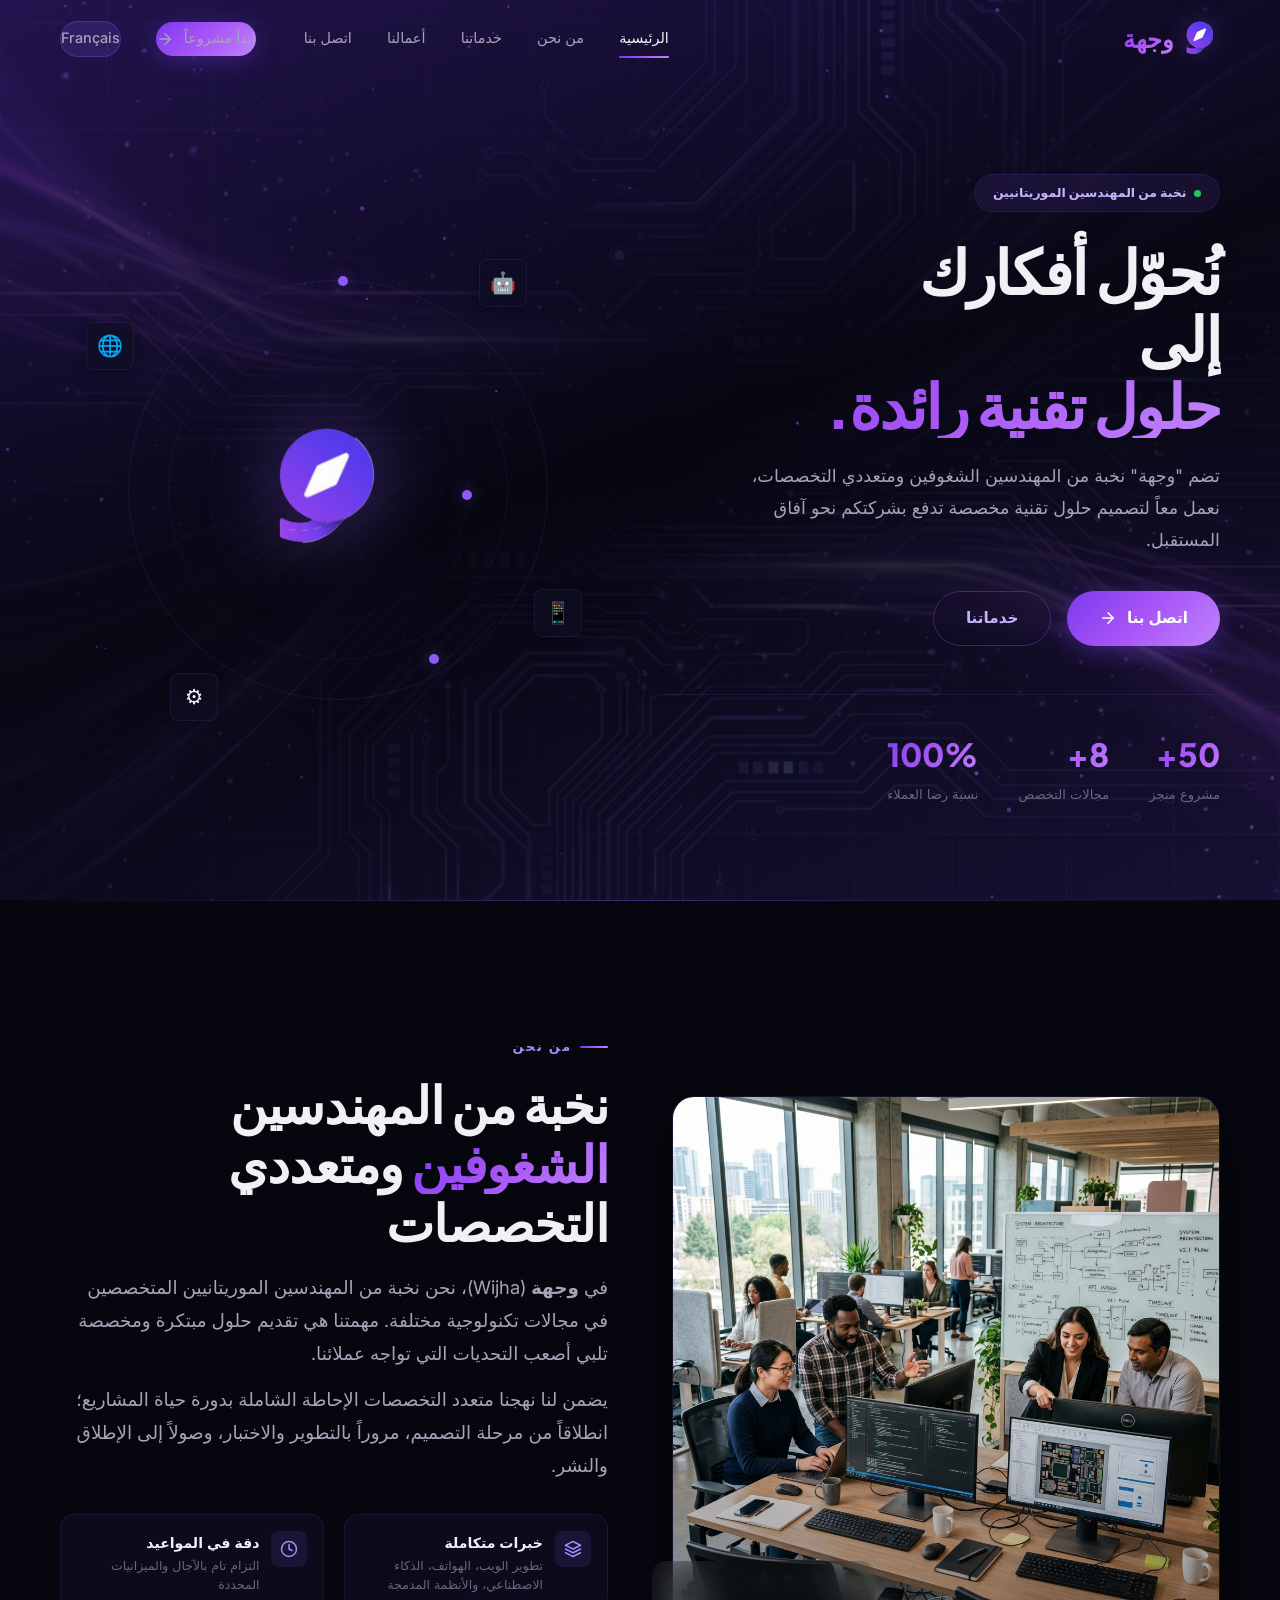
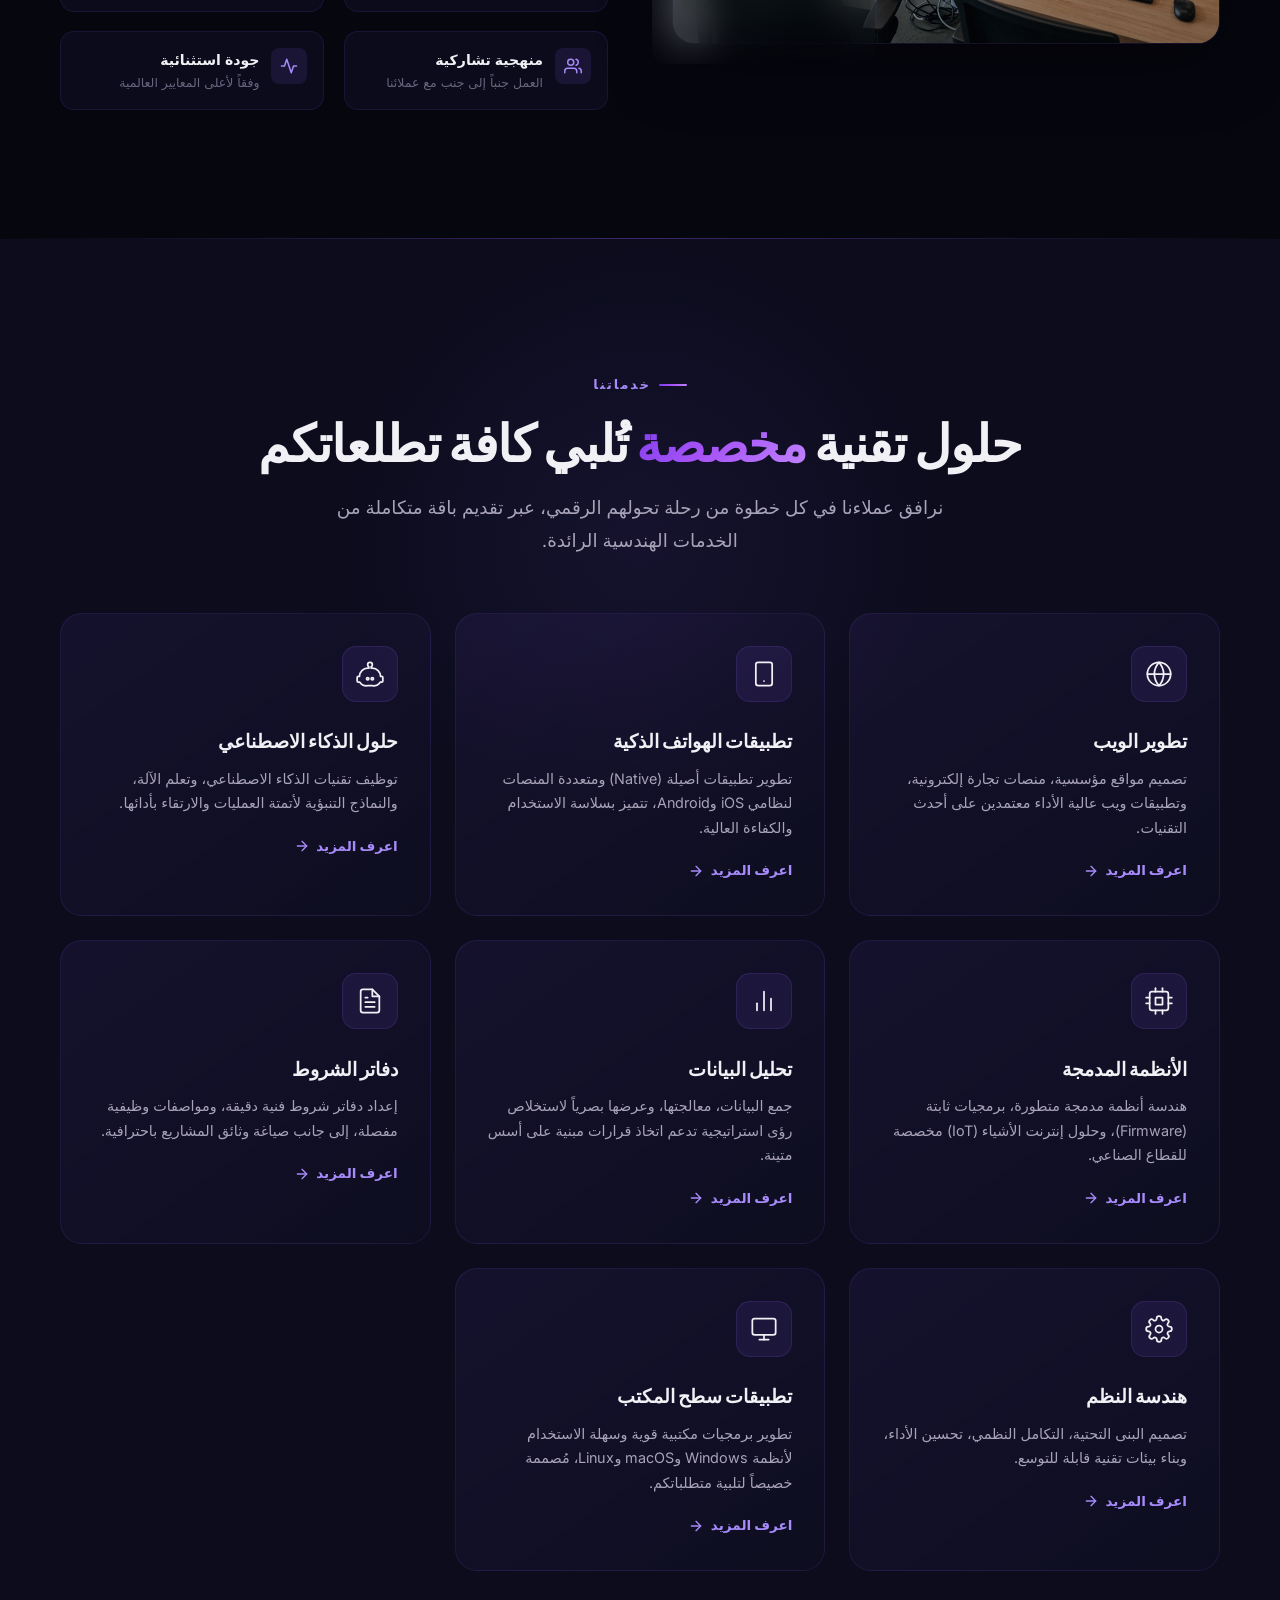
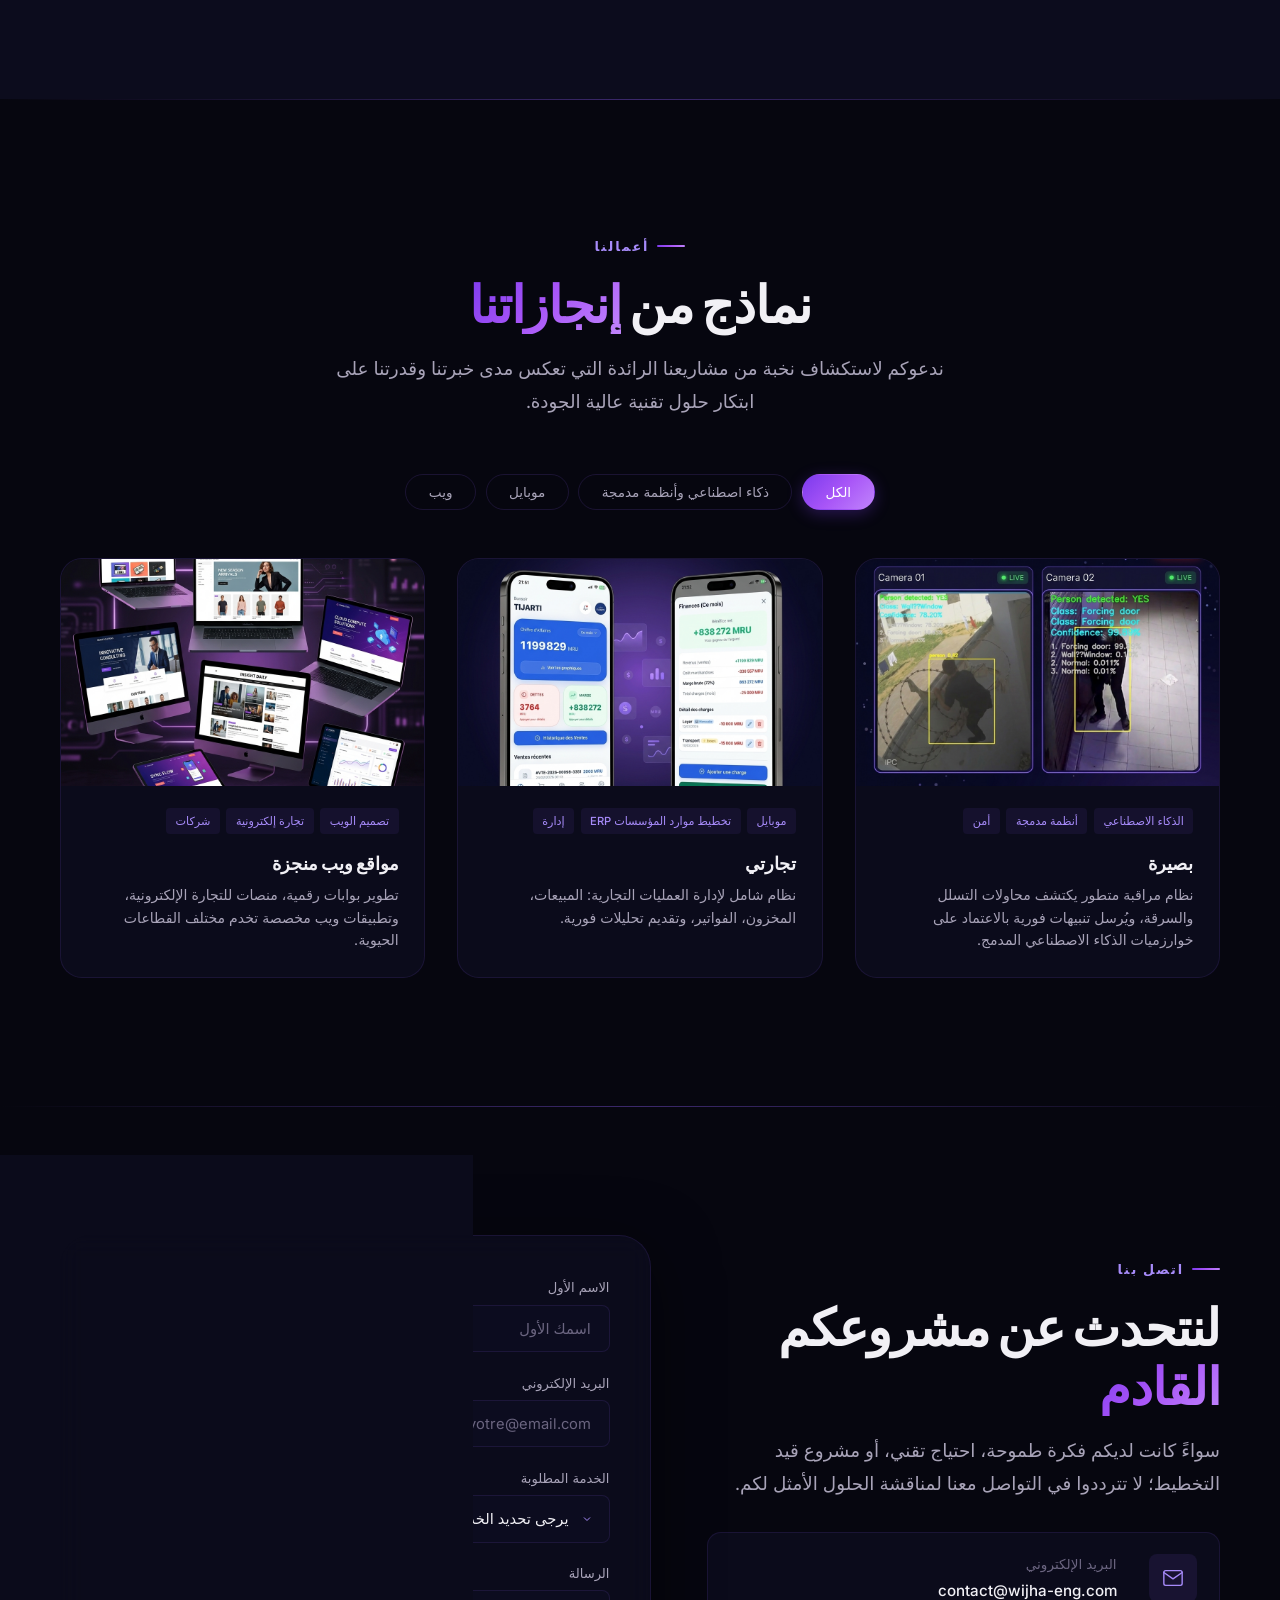
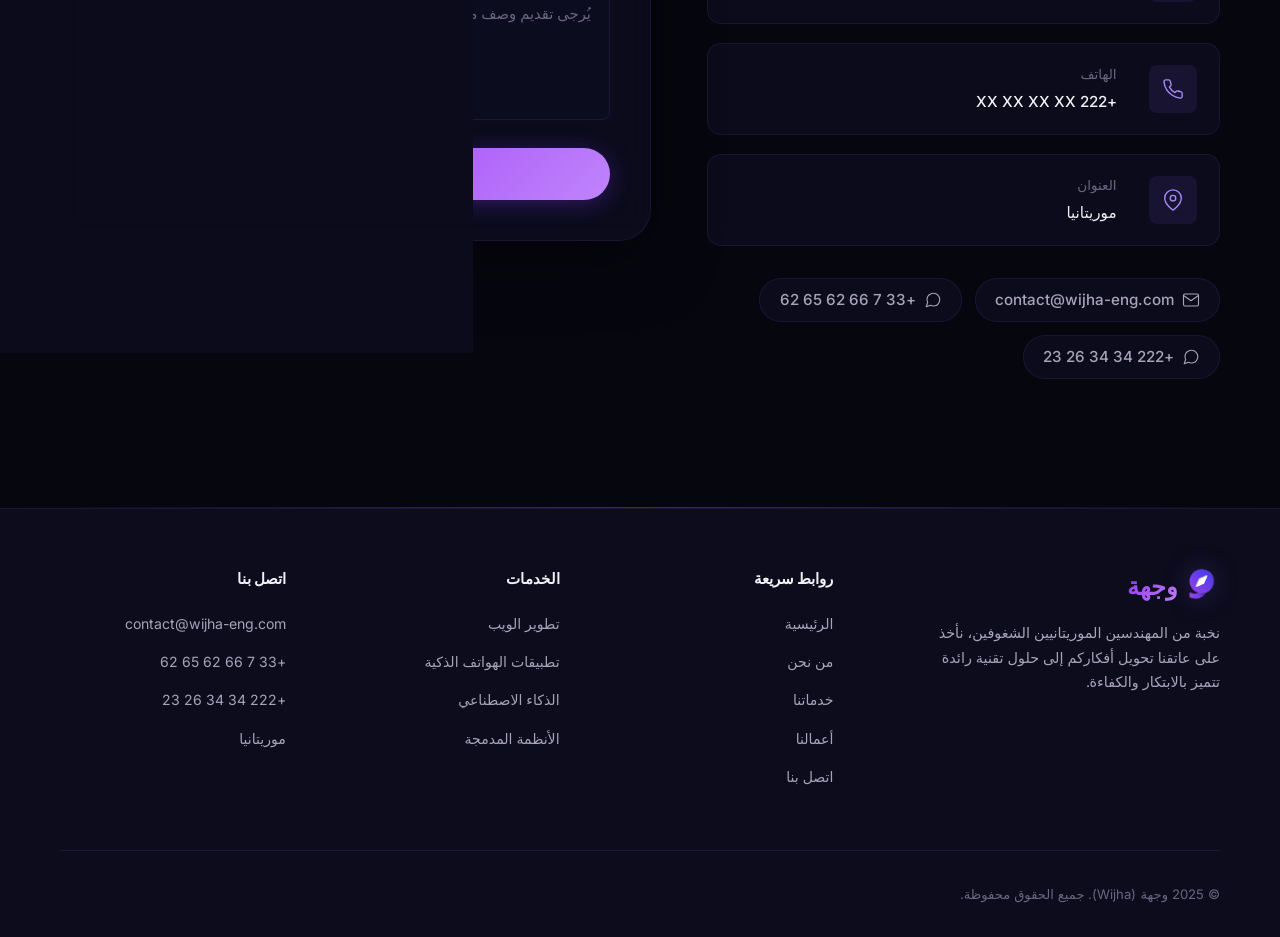
==== index-ar.html @ 6654d660 "Update contact socials, footer numbers, and configure Web3Forms" ====
<!DOCTYPE html>
<html lang="ar" dir="rtl">
<head>
  <meta charset="UTF-8" />
  <meta name="viewport" content="width=device-width, initial-scale=1.0" />
  <title>وجهة — هندسة وحلول رقمية</title>
  <meta name="description" content="وجهة هي نخبة من المهندسين الموريتانيين تقدم خدمات تطوير الويب، تطبيقات الهاتف المحمول، حلول الذكاء الاصطناعي، والأنظمة المدمجة." />
  <meta name="keywords" content="هندسة, تطوير الويب, تطبيق موبايل, الذكاء الاصطناعي, أنظمة مدمجة, وجهة, موريتانيا" />
  <meta name="author" content="Wijha" />
  <meta property="og:title" content="وجهة — هندسة وحلول رقمية" />
  <meta property="og:description" content="شريكك في الهندسة الرقمية. مواقع الويب، تطبيقات الهاتف، الذكاء الاصطناعي والمزيد." />
  <meta property="og:type" content="website" />
  <link rel="icon" href="assets/logo-clean.png" type="image/png" />
  <link rel="stylesheet" href="styles.css" />
</head>
<body>

  <!-- ========== LOADER ========== -->
  <div class="loader" id="loader">
    <img src="assets/logo-clean.png" alt="Wijha" class="loader-logo" />
    <div class="loader-bar"></div>
  </div>

  <!-- ========== CURSOR GLOW ========== -->
  <div class="cursor-glow" id="cursorGlow"></div>

  <!-- ========== NAVBAR ========== -->
  <nav class="navbar" id="navbar">
    <div class="container">
      <a href="#accueil" class="nav-brand" id="nav-brand">
        <img src="assets/logo-clean.png" alt="Wijha Logo" />
        <span>وجهة</span>
      </a>

      <div class="nav-links" id="navLinks">
        <a href="#accueil" class="active" data-nav>الرئيسية</a>
        <a href="#apropos" data-nav>من نحن</a>
        <a href="#services" data-nav>خدماتنا</a>
        <a href="#portfolio" data-nav>أعمالنا</a>
        <a href="#contact" data-nav>اتصل بنا</a>
        <a href="#contact" class="btn btn-primary nav-cta" id="nav-cta-btn">
          ابدأ مشروعاً
          <svg xmlns="http://www.w3.org/2000/svg" viewBox="0 0 24 24" fill="none" stroke="currentColor" stroke-width="2" stroke-linecap="round" stroke-linejoin="round"><path d="M19 12H5"/><path d="m12 5-7 7 7 7"/></svg>
        </a>
        <a href="index.html" class="lang-switch">Français</a>
      </div>

      <button class="nav-toggle" id="navToggle" aria-label="Menu">
        <span></span><span></span><span></span>
      </button>
    </div>
  </nav>

  <!-- ========== HERO ========== -->
  <section class="hero" id="accueil">
    <div class="hero-bg">
      <img src="assets/hero-bg.png" alt="" />
    </div>
    <canvas id="particles-canvas"></canvas>

    <div class="container">
      <div class="hero-content">
        <div class="hero-badge">
          <span class="dot"></span>
          نخبة من المهندسين الموريتانيين
        </div>

        <h1>
          <span class="line">نُحوّل أفكارك</span>
          <span class="line">إلى</span>
          <span class="line gradient-text">حلول تقنية رائدة.</span>
        </h1>

        <p class="hero-desc">
          تضم "وجهة" نخبة من المهندسين الشغوفين ومتعددي التخصصات، نعمل معاً لتصميم حلول تقنية مخصصة تدفع بشركتكم نحو آفاق المستقبل.
        </p>

        <div class="hero-buttons">
          <a href="#contact" class="btn btn-primary" id="hero-cta-btn">
            اتصل بنا
            <svg xmlns="http://www.w3.org/2000/svg" viewBox="0 0 24 24" fill="none" stroke="currentColor" stroke-width="2" stroke-linecap="round" stroke-linejoin="round"><path d="M19 12H5"/><path d="m12 5-7 7 7 7"/></svg>
          </a>
          <a href="#services" class="btn btn-outline" id="hero-services-btn">
            خدماتنا
          </a>
        </div>

        <div class="hero-stats">
          <div class="stat-item">
            <div class="stat-number" data-count="50">+0</div>
            <div class="stat-text">مشروع منجز</div>
          </div>
          <div class="stat-item">
            <div class="stat-number" data-count="8">+0</div>
            <div class="stat-text">مجالات التخصص</div>
          </div>
          <div class="stat-item">
            <div class="stat-number" data-count="100">%0</div>
            <div class="stat-text">نسبة رضا العملاء</div>
          </div>
        </div>
      </div>

      <div class="hero-visual">
        <div class="hero-orbit">
          <div class="orbit-ring"><div class="orbit-dot"></div></div>
          <div class="orbit-ring"><div class="orbit-dot"></div></div>
          <div class="orbit-ring"><div class="orbit-dot"></div></div>
          <div class="orbit-center">
            <img src="assets/logo-clean.png" alt="Wijha" />
          </div>
          <!-- Floating icons -->
          <div class="orbit-icon">🌐</div>
          <div class="orbit-icon">🤖</div>
          <div class="orbit-icon">📱</div>
          <div class="orbit-icon">⚙️</div>
        </div>
      </div>
    </div>
  </section>

  <hr class="glow-line" />

  <!-- ========== ABOUT ========== -->
  <section class="about" id="apropos">
    <div class="container">
      <div class="about-image-wrapper reveal-left">
        <div class="about-image">
          <img src="assets/team.png" alt="فريق وجهة" />
        </div>
        <div class="about-floating-card">
          <div class="afc-icon">🚀</div>
          <div class="afc-text">
            <strong>+5 سنوات</strong>
            <span>من الخبرة المشتركة</span>
          </div>
        </div>
      </div>

      <div class="about-content reveal-right">
        <span class="section-label">من نحن</span>
        <h2 class="section-title">
          نخبة من المهندسين <span class="highlight">الشغوفين</span> ومتعددي التخصصات
        </h2>
        <p class="section-subtitle">
          في <strong>وجهة</strong> (Wijha)، نحن نخبة من المهندسين الموريتانيين المتخصصين في مجالات تكنولوجية مختلفة. مهمتنا هي تقديم حلول مبتكرة ومخصصة تلبي أصعب التحديات التي تواجه عملائنا.
        </p>
        <p class="section-subtitle" style="margin-top:.8rem;">
          يضمن لنا نهجنا متعدد التخصصات الإحاطة الشاملة بدورة حياة المشاريع؛ انطلاقاً من مرحلة التصميم، مروراً بالتطوير والاختبار، وصولاً إلى الإطلاق والنشر.
        </p>

        <div class="about-features">
          <div class="about-feature reveal reveal-delay-1">
            <div class="af-icon">
              <svg xmlns="http://www.w3.org/2000/svg" width="18" height="18" viewBox="0 0 24 24" fill="none" stroke="currentColor" stroke-width="2" stroke-linecap="round" stroke-linejoin="round"><path d="M12 2L2 7l10 5 10-5-10-5z"/><path d="M2 17l10 5 10-5"/><path d="M2 12l10 5 10-5"/></svg>
            </div>
            <div class="af-text">
              <h4>خبرات متكاملة</h4>
              <p>تطوير الويب، الهواتف، الذكاء الاصطناعي، والأنظمة المدمجة</p>
            </div>
          </div>
          <div class="about-feature reveal reveal-delay-2">
            <div class="af-icon">
              <svg xmlns="http://www.w3.org/2000/svg" width="18" height="18" viewBox="0 0 24 24" fill="none" stroke="currentColor" stroke-width="2" stroke-linecap="round" stroke-linejoin="round"><circle cx="12" cy="12" r="10"/><path d="M12 6v6l4 2"/></svg>
            </div>
            <div class="af-text">
              <h4>دقة في المواعيد</h4>
              <p>التزام تام بالآجال والميزانيات المحددة</p>
            </div>
          </div>
          <div class="about-feature reveal reveal-delay-3">
            <div class="af-icon">
              <svg xmlns="http://www.w3.org/2000/svg" width="18" height="18" viewBox="0 0 24 24" fill="none" stroke="currentColor" stroke-width="2" stroke-linecap="round" stroke-linejoin="round"><path d="M17 21v-2a4 4 0 0 0-4-4H5a4 4 0 0 0-4 4v2"/><circle cx="9" cy="7" r="4"/><path d="M23 21v-2a4 4 0 0 0-3-3.87"/><path d="M16 3.13a4 4 0 0 1 0 7.75"/></svg>
            </div>
            <div class="af-text">
              <h4>منهجية تشاركية</h4>
              <p>العمل جنباً إلى جنب مع عملائنا</p>
            </div>
          </div>
          <div class="about-feature reveal reveal-delay-4">
            <div class="af-icon">
              <svg xmlns="http://www.w3.org/2000/svg" width="18" height="18" viewBox="0 0 24 24" fill="none" stroke="currentColor" stroke-width="2" stroke-linecap="round" stroke-linejoin="round"><polyline points="22 12 18 12 15 21 9 3 6 12 2 12"/></svg>
            </div>
            <div class="af-text">
              <h4>جودة استثنائية</h4>
              <p>وفقاً لأعلى المعايير العالمية</p>
            </div>
          </div>
        </div>
      </div>
    </div>
  </section>

  <hr class="glow-line" />

  <!-- ========== SERVICES ========== -->
  <section class="services" id="services">
    <div class="container">
      <div class="services-header reveal">
        <span class="section-label">خدماتنا</span>
        <h2 class="section-title">حلول تقنية <span class="highlight">مخصصة</span> تُلبي كافة تطلعاتكم</h2>
        <p class="section-subtitle">
          نرافق عملاءنا في كل خطوة من رحلة تحولهم الرقمي، عبر تقديم باقة متكاملة من الخدمات الهندسية الرائدة.
        </p>
      </div>

      <div class="services-grid" id="servicesGrid">
        <div class="service-card reveal reveal-delay-1" id="service-web">
          <div class="service-icon">
            <svg xmlns="http://www.w3.org/2000/svg" width="28" height="28" viewBox="0 0 24 24" fill="none" stroke="currentColor" stroke-width="1.5" stroke-linecap="round" stroke-linejoin="round"><circle cx="12" cy="12" r="10"/><line x1="2" y1="12" x2="22" y2="12"/><path d="M12 2a15.3 15.3 0 0 1 4 10 15.3 15.3 0 0 1-4 10 15.3 15.3 0 0 1-4-10 15.3 15.3 0 0 1 4-10z"/></svg>
          </div>
          <h3>تطوير الويب</h3>
          <p>تصميم مواقع مؤسسية، منصات تجارة إلكترونية، وتطبيقات ويب عالية الأداء معتمدين على أحدث التقنيات.</p>
          <div class="service-arrow">
            اعرف المزيد
            <svg xmlns="http://www.w3.org/2000/svg" width="16" height="16" viewBox="0 0 24 24" fill="none" stroke="currentColor" stroke-width="2" stroke-linecap="round" stroke-linejoin="round"><path d="M19 12H5"/><path d="m12 5-7 7 7 7"/></svg>
          </div>
        </div>

        <div class="service-card reveal reveal-delay-2" id="service-app">
          <div class="service-icon">
            <svg xmlns="http://www.w3.org/2000/svg" width="28" height="28" viewBox="0 0 24 24" fill="none" stroke="currentColor" stroke-width="1.5" stroke-linecap="round" stroke-linejoin="round"><rect x="5" y="2" width="14" height="20" rx="2" ry="2"/><line x1="12" y1="18" x2="12.01" y2="18"/></svg>
          </div>
          <h3>تطبيقات الهواتف الذكية</h3>
          <p>تطوير تطبيقات أصيلة (Native) ومتعددة المنصات لنظامي iOS وAndroid، تتميز بسلاسة الاستخدام والكفاءة العالية.</p>
          <div class="service-arrow">
            اعرف المزيد
            <svg xmlns="http://www.w3.org/2000/svg" width="16" height="16" viewBox="0 0 24 24" fill="none" stroke="currentColor" stroke-width="2" stroke-linecap="round" stroke-linejoin="round"><path d="M19 12H5"/><path d="m12 5-7 7 7 7"/></svg>
          </div>
        </div>

        <div class="service-card reveal reveal-delay-3" id="service-ia">
          <div class="service-icon">
            <svg xmlns="http://www.w3.org/2000/svg" width="28" height="28" viewBox="0 0 24 24" fill="none" stroke="currentColor" stroke-width="1.5" stroke-linecap="round" stroke-linejoin="round"><path d="M12 2a2 2 0 0 1 2 2c0 .74-.4 1.39-1 1.73V7h1a7 7 0 0 1 7 7h1a1 1 0 0 1 1 1v3a1 1 0 0 1-1 1h-1.27A7 7 0 0 1 14 22h-4a7 7 0 0 1-6.73-3H2a1 1 0 0 1-1-1v-3a1 1 0 0 1 1-1h1a7 7 0 0 1 7-7h1V5.73c-.6-.34-1-.99-1-1.73a2 2 0 0 1 2-2z"/><path d="M10 17a1 1 0 1 0 0-2 1 1 0 0 0 0 2z"/><path d="M14 17a1 1 0 1 0 0-2 1 1 0 0 0 0 2z"/></svg>
          </div>
          <h3>حلول الذكاء الاصطناعي</h3>
          <p>توظيف تقنيات الذكاء الاصطناعي، وتعلم الآلة، والنماذج التنبؤية لأتمتة العمليات والارتقاء بأدائها.</p>
          <div class="service-arrow">
            اعرف المزيد
            <svg xmlns="http://www.w3.org/2000/svg" width="16" height="16" viewBox="0 0 24 24" fill="none" stroke="currentColor" stroke-width="2" stroke-linecap="round" stroke-linejoin="round"><path d="M19 12H5"/><path d="m12 5-7 7 7 7"/></svg>
          </div>
        </div>

        <div class="service-card reveal reveal-delay-4" id="service-embedded">
          <div class="service-icon">
            <svg xmlns="http://www.w3.org/2000/svg" width="28" height="28" viewBox="0 0 24 24" fill="none" stroke="currentColor" stroke-width="1.5" stroke-linecap="round" stroke-linejoin="round"><rect x="4" y="4" width="16" height="16" rx="2" ry="2"/><rect x="9" y="9" width="6" height="6"/><line x1="9" y1="1" x2="9" y2="4"/><line x1="15" y1="1" x2="15" y2="4"/><line x1="9" y1="20" x2="9" y2="23"/><line x1="15" y1="20" x2="15" y2="23"/><line x1="20" y1="9" x2="23" y2="9"/><line x1="20" y1="14" x2="23" y2="14"/><line x1="1" y1="9" x2="4" y2="9"/><line x1="1" y1="14" x2="4" y2="14"/></svg>
          </div>
          <h3>الأنظمة المدمجة</h3>
          <p>هندسة أنظمة مدمجة متطورة، برمجيات ثابتة (Firmware)، وحلول إنترنت الأشياء (IoT) مخصصة للقطاع الصناعي.</p>
          <div class="service-arrow">
            اعرف المزيد
            <svg xmlns="http://www.w3.org/2000/svg" width="16" height="16" viewBox="0 0 24 24" fill="none" stroke="currentColor" stroke-width="2" stroke-linecap="round" stroke-linejoin="round"><path d="M19 12H5"/><path d="m12 5-7 7 7 7"/></svg>
          </div>
        </div>

        <div class="service-card reveal reveal-delay-5" id="service-data">
          <div class="service-icon">
            <svg xmlns="http://www.w3.org/2000/svg" width="28" height="28" viewBox="0 0 24 24" fill="none" stroke="currentColor" stroke-width="1.5" stroke-linecap="round" stroke-linejoin="round"><line x1="18" y1="20" x2="18" y2="10"/><line x1="12" y1="20" x2="12" y2="4"/><line x1="6" y1="20" x2="6" y2="14"/></svg>
          </div>
          <h3>تحليل البيانات</h3>
          <p>جمع البيانات، معالجتها، وعرضها بصرياً لاستخلاص رؤى استراتيجية تدعم اتخاذ قرارات مبنية على أسس متينة.</p>
          <div class="service-arrow">
            اعرف المزيد
            <svg xmlns="http://www.w3.org/2000/svg" width="16" height="16" viewBox="0 0 24 24" fill="none" stroke="currentColor" stroke-width="2" stroke-linecap="round" stroke-linejoin="round"><path d="M19 12H5"/><path d="m12 5-7 7 7 7"/></svg>
          </div>
        </div>

        <div class="service-card reveal reveal-delay-6" id="service-cahier">
          <div class="service-icon">
            <svg xmlns="http://www.w3.org/2000/svg" width="28" height="28" viewBox="0 0 24 24" fill="none" stroke="currentColor" stroke-width="1.5" stroke-linecap="round" stroke-linejoin="round"><path d="M14 2H6a2 2 0 0 0-2 2v16a2 2 0 0 0 2 2h12a2 2 0 0 0 2-2V8z"/><polyline points="14 2 14 8 20 8"/><line x1="16" y1="13" x2="8" y2="13"/><line x1="16" y1="17" x2="8" y2="17"/><polyline points="10 9 9 9 8 9"/></svg>
          </div>
          <h3>دفاتر الشروط</h3>
          <p>إعداد دفاتر شروط فنية دقيقة، ومواصفات وظيفية مفصلة، إلى جانب صياغة وثائق المشاريع باحترافية.</p>
          <div class="service-arrow">
            اعرف المزيد
            <svg xmlns="http://www.w3.org/2000/svg" width="16" height="16" viewBox="0 0 24 24" fill="none" stroke="currentColor" stroke-width="2" stroke-linecap="round" stroke-linejoin="round"><path d="M19 12H5"/><path d="m12 5-7 7 7 7"/></svg>
          </div>
        </div>

        <div class="service-card reveal reveal-delay-1" id="service-systems">
          <div class="service-icon">
            <svg xmlns="http://www.w3.org/2000/svg" width="28" height="28" viewBox="0 0 24 24" fill="none" stroke="currentColor" stroke-width="1.5" stroke-linecap="round" stroke-linejoin="round"><circle cx="12" cy="12" r="3"/><path d="M19.4 15a1.65 1.65 0 0 0 .33 1.82l.06.06a2 2 0 0 1-2.83 2.83l-.06-.06a1.65 1.65 0 0 0-1.82-.33 1.65 1.65 0 0 0-1 1.51V21a2 2 0 0 1-4 0v-.09A1.65 1.65 0 0 0 9 19.4a1.65 1.65 0 0 0-1.82.33l-.06.06a2 2 0 0 1-2.83-2.83l.06-.06A1.65 1.65 0 0 0 4.68 15a1.65 1.65 0 0 0-1.51-1H3a2 2 0 0 1 0-4h.09A1.65 1.65 0 0 0 4.6 9a1.65 1.65 0 0 0-.33-1.82l-.06-.06a2 2 0 0 1 2.83-2.83l.06.06A1.65 1.65 0 0 0 9 4.68a1.65 1.65 0 0 0 1-1.51V3a2 2 0 0 1 4 0v.09a1.65 1.65 0 0 0 1 1.51 1.65 1.65 0 0 0 1.82-.33l.06-.06a2 2 0 0 1 2.83 2.83l-.06.06A1.65 1.65 0 0 0 19.4 9a1.65 1.65 0 0 0 1.51 1H21a2 2 0 0 1 0 4h-.09a1.65 1.65 0 0 0-1.51 1z"/></svg>
          </div>
          <h3>هندسة النظم</h3>
          <p>تصميم البنى التحتية، التكامل النظمي، تحسين الأداء، وبناء بيئات تقنية قابلة للتوسع.</p>
          <div class="service-arrow">
            اعرف المزيد
            <svg xmlns="http://www.w3.org/2000/svg" width="16" height="16" viewBox="0 0 24 24" fill="none" stroke="currentColor" stroke-width="2" stroke-linecap="round" stroke-linejoin="round"><path d="M19 12H5"/><path d="m12 5-7 7 7 7"/></svg>
          </div>
        </div>

        <div class="service-card reveal reveal-delay-2" id="service-desktop">
          <div class="service-icon">
            <svg xmlns="http://www.w3.org/2000/svg" width="28" height="28" viewBox="0 0 24 24" fill="none" stroke="currentColor" stroke-width="1.5" stroke-linecap="round" stroke-linejoin="round"><rect x="2" y="3" width="20" height="14" rx="2" ry="2"/><line x1="8" y1="21" x2="16" y2="21"/><line x1="12" y1="17" x2="12" y2="21"/></svg>
          </div>
          <h3>تطبيقات سطح المكتب</h3>
          <p>تطوير برمجيات مكتبية قوية وسهلة الاستخدام لأنظمة Windows وmacOS وLinux، مُصممة خصيصاً لتلبية متطلباتكم.</p>
          <div class="service-arrow">
            اعرف المزيد
            <svg xmlns="http://www.w3.org/2000/svg" width="16" height="16" viewBox="0 0 24 24" fill="none" stroke="currentColor" stroke-width="2" stroke-linecap="round" stroke-linejoin="round"><path d="M19 12H5"/><path d="m12 5-7 7 7 7"/></svg>
          </div>
        </div>

      </div>
    </div>
  </section>

  <hr class="glow-line" />

  <!-- ========== PORTFOLIO ========== -->
  <section class="portfolio" id="portfolio">
    <div class="container">
      <div class="services-header reveal">
        <span class="section-label">أعمالنا</span>
        <h2 class="section-title">نماذج من <span class="highlight">إنجازاتنا</span></h2>
        <p class="section-subtitle">
          ندعوكم لاستكشاف نخبة من مشاريعنا الرائدة التي تعكس مدى خبرتنا وقدرتنا على ابتكار حلول تقنية عالية الجودة.
        </p>
      </div>

      <!-- Filter tabs -->
      <div class="portfolio-filters reveal">
        <button class="pf-filter active" data-filter="all">الكل</button>
        <button class="pf-filter" data-filter="ia">ذكاء اصطناعي وأنظمة مدمجة</button>
        <button class="pf-filter" data-filter="mobile">موبايل</button>
        <button class="pf-filter" data-filter="web">ويب</button>
      </div>

      <div class="portfolio-grid" id="portfolioGrid">

        <!-- Project 1 — Bassira -->
        <div class="portfolio-card reveal reveal-delay-1" data-category="ia" id="project-bassira">
          <div class="portfolio-image">
            <img src="assets/bassira.png?v=2" alt="بصيرة — نظام مراقبة ذكي" />
            <div class="portfolio-overlay">
              <div class="portfolio-overlay-content">
                <span class="portfolio-category-badge">الذكاء الاصطناعي المدمج</span>
                <h3>بصيرة</h3>
                <p>نظام مراقبة ذكي يعتمد على الذكاء الاصطناعي المدمج</p>
                <button class="btn btn-primary btn-sm" onclick="openProjectModal('bassira')">
                  عرض المشروع
                  <svg xmlns="http://www.w3.org/2000/svg" width="16" height="16" viewBox="0 0 24 24" fill="none" stroke="currentColor" stroke-width="2" stroke-linecap="round" stroke-linejoin="round"><path d="M19 12H5"/><path d="m12 5-7 7 7 7"/></svg>
                </button>
              </div>
            </div>
          </div>
          <div class="portfolio-info">
            <div class="portfolio-tags">
              <span class="ptag">الذكاء الاصطناعي</span>
              <span class="ptag">أنظمة مدمجة</span>
              <span class="ptag">أمن</span>
            </div>
            <h3>بصيرة</h3>
            <p>نظام مراقبة متطور يكتشف محاولات التسلل والسرقة، ويُرسل تنبيهات فورية بالاعتماد على خوارزميات الذكاء الاصطناعي المدمج.</p>
          </div>
        </div>

        <!-- Project 2 — Tijarti -->
        <div class="portfolio-card reveal reveal-delay-2" data-category="mobile" id="project-tijarti">
          <div class="portfolio-image">
            <img src="assets/tijarti.png?v=2" alt="تجارتي — تطبيق موبايل ERP" />
            <div class="portfolio-overlay">
              <div class="portfolio-overlay-content">
                <span class="portfolio-category-badge">تطبيق موبايل</span>
                <h3>تجارتي</h3>
                <p>تطبيق متكامل لتخطيط موارد المؤسسات (ERP)</p>
                <button class="btn btn-primary btn-sm" onclick="openProjectModal('tijarti')">
                  عرض المشروع
                  <svg xmlns="http://www.w3.org/2000/svg" width="16" height="16" viewBox="0 0 24 24" fill="none" stroke="currentColor" stroke-width="2" stroke-linecap="round" stroke-linejoin="round"><path d="M19 12H5"/><path d="m12 5-7 7 7 7"/></svg>
                </button>
              </div>
            </div>
          </div>
          <div class="portfolio-info">
            <div class="portfolio-tags">
              <span class="ptag">موبايل</span>
              <span class="ptag">تخطيط موارد المؤسسات ERP</span>
              <span class="ptag">إدارة</span>
            </div>
            <h3>تجارتي</h3>
            <p>نظام شامل لإدارة العمليات التجارية: المبيعات، المخزون، الفواتير، وتقديم تحليلات فورية.</p>
          </div>
        </div>

        <!-- Project 3 — Sites Web -->
        <div class="portfolio-card reveal reveal-delay-3" data-category="web" id="project-websites">
          <div class="portfolio-image">
            <img src="assets/websites.png" alt="مواقع ويب تم تصميمها بواسطة وجهة" />
            <div class="portfolio-overlay">
              <div class="portfolio-overlay-content">
                <span class="portfolio-category-badge">تطوير الويب</span>
                <h3>مواقع الويب</h3>
                <p>مجموعة من المواقع والمنصات الرقمية الحديثة وعالية الأداء</p>
                <button class="btn btn-primary btn-sm" onclick="openProjectModal('websites')">
                  عرض المشروع
                  <svg xmlns="http://www.w3.org/2000/svg" width="16" height="16" viewBox="0 0 24 24" fill="none" stroke="currentColor" stroke-width="2" stroke-linecap="round" stroke-linejoin="round"><path d="M19 12H5"/><path d="m12 5-7 7 7 7"/></svg>
                </button>
              </div>
            </div>
          </div>
          <div class="portfolio-info">
            <div class="portfolio-tags">
              <span class="ptag">تصميم الويب</span>
              <span class="ptag">تجارة إلكترونية</span>
              <span class="ptag">شركات</span>
            </div>
            <h3>مواقع ويب منجزة</h3>
            <p>تطوير بوابات رقمية، منصات للتجارة الإلكترونية، وتطبيقات ويب مخصصة تخدم مختلف القطاعات الحيوية.</p>
          </div>
        </div>

      </div>
    </div>
  </section>

  <!-- ========== PROJECT MODAL ========== -->
  <div class="project-modal" id="projectModal">
    <div class="project-modal-backdrop" onclick="closeProjectModal()"></div>
    <div class="project-modal-content">
      <button class="project-modal-close" onclick="closeProjectModal()" aria-label="إغلاق">
        <svg xmlns="http://www.w3.org/2000/svg" width="24" height="24" viewBox="0 0 24 24" fill="none" stroke="currentColor" stroke-width="2" stroke-linecap="round" stroke-linejoin="round"><line x1="18" y1="6" x2="6" y2="18"/><line x1="6" y1="6" x2="18" y2="18"/></svg>
      </button>
      <div class="project-modal-image" id="modalImage"></div>
      <div class="project-modal-body">
        <span class="portfolio-category-badge" id="modalBadge"></span>
        <h2 id="modalTitle"></h2>
        <p class="project-modal-desc" id="modalDesc"></p>
        <div class="project-modal-details">
          <div class="pmd-item">
            <h4>التقنيات</h4>
            <div class="pmd-tags" id="modalTechs"></div>
          </div>
          <div class="pmd-item">
            <h4>الميزات</h4>
            <ul id="modalFeatures"></ul>
          </div>
        </div>
        <a href="#contact" class="btn btn-primary" onclick="closeProjectModal()" style="margin-top:1.5rem">
          ابدأ مشروعاً مشابهاً
          <svg xmlns="http://www.w3.org/2000/svg" width="16" height="16" viewBox="0 0 24 24" fill="none" stroke="currentColor" stroke-width="2" stroke-linecap="round" stroke-linejoin="round"><path d="M19 12H5"/><path d="m12 5-7 7 7 7"/></svg>
        </a>
      </div>
    </div>
  </div>

  <hr class="glow-line" />

  <!-- ========== CONTACT ========== -->
  <section class="contact" id="contact">
    <div class="container">
      <div class="contact-info reveal-left">
        <span class="section-label">اتصل بنا</span>
        <h2 class="section-title">لنتحدث عن مشروعكم <span class="highlight">القادم</span></h2>
        <p class="section-subtitle">
          سواءً كانت لديكم فكرة طموحة، احتياج تقني، أو مشروع قيد التخطيط؛ لا تترددوا في التواصل معنا لمناقشة الحلول الأمثل لكم.
        </p>

        <div class="contact-cards">
          <div class="contact-card">
            <div class="cc-icon">
              <svg xmlns="http://www.w3.org/2000/svg" width="22" height="22" viewBox="0 0 24 24" fill="none" stroke="currentColor" stroke-width="1.5" stroke-linecap="round" stroke-linejoin="round"><path d="M4 4h16c1.1 0 2 .9 2 2v12c0 1.1-.9 2-2 2H4c-1.1 0-2-.9-2-2V6c0-1.1.9-2 2-2z"/><polyline points="22,6 12,13 2,6"/></svg>
            </div>
            <div class="cc-content">
              <h4>البريد الإلكتروني</h4>
              <p>contact@wijha-eng.com</p>
            </div>
          </div>
          <div class="contact-card">
            <div class="cc-icon">
              <svg xmlns="http://www.w3.org/2000/svg" width="22" height="22" viewBox="0 0 24 24" fill="none" stroke="currentColor" stroke-width="1.5" stroke-linecap="round" stroke-linejoin="round"><path d="M22 16.92v3a2 2 0 0 1-2.18 2 19.79 19.79 0 0 1-8.63-3.07 19.5 19.5 0 0 1-6-6 19.79 19.79 0 0 1-3.07-8.67A2 2 0 0 1 4.11 2h3a2 2 0 0 1 2 1.72c.127.96.361 1.903.7 2.81a2 2 0 0 1-.45 2.11L8.09 9.91a16 16 0 0 0 6 6l1.27-1.27a2 2 0 0 1 2.11-.45c.907.339 1.85.573 2.81.7A2 2 0 0 1 22 16.92z"/></svg>
            </div>
            <div class="cc-content">
              <h4>الهاتف</h4>
              <p>+222 XX XX XX XX</p>
            </div>
          </div>
          <div class="contact-card">
            <div class="cc-icon">
              <svg xmlns="http://www.w3.org/2000/svg" width="22" height="22" viewBox="0 0 24 24" fill="none" stroke="currentColor" stroke-width="1.5" stroke-linecap="round" stroke-linejoin="round"><path d="M21 10c0 7-9 13-9 13s-9-6-9-13a9 9 0 0 1 18 0z"/><circle cx="12" cy="10" r="3"/></svg>
            </div>
            <div class="cc-content">
              <h4>العنوان</h4>
              <p>موريتانيا</p>
            </div>
          </div>
        </div>

        <div class="contact-socials">
          <a href="mailto:contact@wijha-eng.com" class="social-link" aria-label="البريد الإلكتروني">
            <svg xmlns="http://www.w3.org/2000/svg" width="18" height="18" viewBox="0 0 24 24" fill="none" stroke="currentColor" stroke-width="1.5" stroke-linecap="round" stroke-linejoin="round"><path d="M4 4h16c1.1 0 2 .9 2 2v12c0 1.1-.9 2-2 2H4c-1.1 0-2-.9-2-2V6c0-1.1.9-2 2-2z"/><polyline points="22,6 12,13 2,6"/></svg>
            contact@wijha-eng.com
          </a>
          <a href="https://wa.me/33766626562" class="social-link" aria-label="واتساب فرنسا">
            <svg xmlns="http://www.w3.org/2000/svg" width="18" height="18" viewBox="0 0 24 24" fill="none" stroke="currentColor" stroke-width="1.5" stroke-linecap="round" stroke-linejoin="round"><path d="M21 11.5a8.38 8.38 0 0 1-.9 3.8 8.5 8.5 0 0 1-7.6 4.7 8.38 8.38 0 0 1-3.8-.9L3 21l1.9-5.7a8.38 8.38 0 0 1-.9-3.8 8.5 8.5 0 0 1 4.7-7.6 8.38 8.38 0 0 1 3.8-.9h.5a8.48 8.48 0 0 1 8 8v.5z"/></svg>
            +33 7 66 62 65 62
          </a>
          <a href="https://wa.me/22234342623" class="social-link" aria-label="واتساب موريتانيا">
            <svg xmlns="http://www.w3.org/2000/svg" width="18" height="18" viewBox="0 0 24 24" fill="none" stroke="currentColor" stroke-width="1.5" stroke-linecap="round" stroke-linejoin="round"><path d="M21 11.5a8.38 8.38 0 0 1-.9 3.8 8.5 8.5 0 0 1-7.6 4.7 8.38 8.38 0 0 1-3.8-.9L3 21l1.9-5.7a8.38 8.38 0 0 1-.9-3.8 8.5 8.5 0 0 1 4.7-7.6 8.38 8.38 0 0 1 3.8-.9h.5a8.48 8.48 0 0 1 8 8v.5z"/></svg>
            +222 34 34 26 23
          </a>
        </div>
      </div>

      <div class="contact-form-wrapper reveal-right">
        <form action="https://api.web3forms.com/submit" method="POST" class="contact-form" id="contactForm">
          <input type="hidden" name="access_key" value="f25e806e-ca97-41f3-bd1a-124f23fe2da2">
          <input type="hidden" name="subject" value="رسالة جديدة من موقع وجهة">
          <input type="hidden" name="_template" value="table">
          <input type="hidden" name="_captcha" value="false">
          <input type="hidden" name="_next" value="">
          <input type="text" name="_honey" style="display:none">
          <div class="form-row">
            <div class="form-group">
              <label for="firstName">الاسم الأول</label>
              <input type="text" id="firstName" name="firstName" placeholder="اسمك الأول" required />
            </div>
            <div class="form-group">
              <label for="lastName">اسم العائلة</label>
              <input type="text" id="lastName" name="lastName" placeholder="اسم العائلة" required />
            </div>
          </div>

          <div class="form-row">
            <div class="form-group">
              <label for="email">البريد الإلكتروني</label>
              <input type="email" id="email" name="email" placeholder="votre@email.com" required />
            </div>
            <div class="form-group">
              <label for="phone">الهاتف</label>
              <input type="tel" id="phone" name="phone" placeholder="+222 XX XX XX XX" />
            </div>
          </div>

          <div class="form-group">
            <label for="service">الخدمة المطلوبة</label>
            <select id="service" name="service" required>
              <option value="" disabled selected>يرجى تحديد الخدمة</option>
              <option value="web">تطوير الويب</option>
              <option value="mobile">تطبيقات الهاتف المحمول</option>
              <option value="ia">حلول الذكاء الاصطناعي</option>
              <option value="embedded">الأنظمة المدمجة</option>
              <option value="data">تحليل البيانات</option>
              <option value="cahier">دفاتر الشروط</option>
              <option value="systems">هندسة النظم</option>
              <option value="desktop">تطبيقات سطح المكتب</option>
              <option value="other">أخرى</option>
            </select>
          </div>

          <div class="form-group">
            <label for="message">الرسالة</label>
            <textarea id="message" name="message" placeholder="يُرجى تقديم وصف موجز لمشروعكم أو متطلباتكم..." required></textarea>
          </div>

          <div class="form-submit">
            <button type="submit" class="btn btn-primary" id="submit-btn">
              إرسال الرسالة
              <svg xmlns="http://www.w3.org/2000/svg" width="18" height="18" viewBox="0 0 24 24" fill="none" stroke="currentColor" stroke-width="2" stroke-linecap="round" stroke-linejoin="round"><line x1="22" y1="2" x2="11" y2="13"/><polygon points="22 2 15 22 11 13 2 9 22 2"/></svg>
            </button>
          </div>
        </form>
      </div>
    </div>
  </section>

  <hr class="glow-line" />

  <!-- ========== FOOTER ========== -->
  <footer class="footer" id="footer">
    <div class="container">
      <div class="footer-grid">
        <div class="footer-brand">
          <a href="#accueil" class="nav-brand">
            <img src="assets/logo-clean.png" alt="Wijha" style="height:38px" />
            <span>وجهة</span>
          </a>
          <p>
            نخبة من المهندسين الموريتانيين الشغوفين، نأخذ على عاتقنا تحويل أفكاركم إلى حلول تقنية رائدة تتميز بالابتكار والكفاءة.
          </p>
        </div>

        <div class="footer-col">
          <h4>روابط سريعة</h4>
          <ul>
            <li><a href="#accueil">الرئيسية</a></li>
            <li><a href="#apropos">من نحن</a></li>
            <li><a href="#services">خدماتنا</a></li>
            <li><a href="#portfolio">أعمالنا</a></li>
            <li><a href="#contact">اتصل بنا</a></li>
          </ul>
        </div>

        <div class="footer-col">
          <h4>الخدمات</h4>
          <ul>
            <li><a href="#services">تطوير الويب</a></li>
            <li><a href="#services">تطبيقات الهواتف الذكية</a></li>
            <li><a href="#services">الذكاء الاصطناعي</a></li>
            <li><a href="#services">الأنظمة المدمجة</a></li>
          </ul>
        </div>

        <div class="footer-col">
          <h4>اتصل بنا</h4>
          <ul>
            <li><a href="mailto:contact@wijha-eng.com">contact@wijha-eng.com</a></li>
            <li><a href="https://wa.me/33766626562">+33 7 66 62 65 62</a></li>
            <li><a href="https://wa.me/22234342623">+222 34 34 26 23</a></li>
            <li><a href="#">موريتانيا</a></li>
          </ul>
        </div>
      </div>

      <div class="footer-bottom">
        <p>&copy; 2025 وجهة (Wijha). جميع الحقوق محفوظة.</p>

      </div>
    </div>
  </footer>

  <!-- ========== BACK TO TOP ========== -->
  <button class="back-to-top" id="backToTop" aria-label="العودة للأعلى">
    <svg xmlns="http://www.w3.org/2000/svg" width="22" height="22" viewBox="0 0 24 24" fill="none" stroke="currentColor" stroke-width="2.5" stroke-linecap="round" stroke-linejoin="round"><path d="M18 15l-6-6-6 6"/></svg>
  </button>

  <!-- ========== TOAST ========== -->
  <div class="toast" id="toast">
    <svg xmlns="http://www.w3.org/2000/svg" width="20" height="20" viewBox="0 0 24 24" fill="none" stroke="currentColor" stroke-width="2.5" stroke-linecap="round" stroke-linejoin="round"><path d="M22 11.08V12a10 10 0 1 1-5.93-9.14"/><polyline points="22 4 12 14.01 9 11.01"/></svg>
    <span id="toast-message">تم إرسال رسالتكم بنجاح!</span>
  </div>

  <script src="script.js"></script>
</body>
</html>
---- styles.css ----
/* ============================================
   WIJHA — Corporate Website Styles
   Design System: Dark + Purple Gradient
   ============================================ */

/* ---------- Google Fonts ---------- */
@import url('https://fonts.googleapis.com/css2?family=Inter:wght@300;400;500;600;700;800;900&family=Plus+Jakarta+Sans:wght@400;500;600;700;800&display=swap');

/* ---------- CSS Custom Properties ---------- */
:root {
  /* Brand colours */
  --purple-50:  #f5f3ff;
  --purple-100: #ede9fe;
  --purple-200: #ddd6fe;
  --purple-300: #c4b5fd;
  --purple-400: #a78bfa;
  --purple-500: #8b5cf6;
  --purple-600: #7c3aed;
  --purple-700: #6d28d9;
  --purple-800: #5b21b6;
  --purple-900: #4c1d95;

  /* Surfaces */
  --bg-primary:   #06060f;
  --bg-secondary: #0c0c1d;
  --bg-card:      rgba(15, 15, 35, 0.65);
  --bg-glass:     rgba(139, 92, 246, 0.06);

  /* Text */
  --text-primary:   #f1f0f5;
  --text-secondary: #a8a3b8;
  --text-muted:     #6b6580;

  /* Gradients */
  --gradient-brand: linear-gradient(135deg, #7c3aed 0%, #a855f7 50%, #c084fc 100%);
  --gradient-hero:  linear-gradient(160deg, rgba(124,58,237,.25) 0%, rgba(6,6,15,.95) 50%, rgba(168,85,247,.12) 100%);
  --gradient-card:  linear-gradient(145deg, rgba(139,92,246,.08) 0%, rgba(15,15,35,.5) 100%);
  --gradient-glow:  radial-gradient(600px circle at var(--mouse-x, 50%) var(--mouse-y, 50%), rgba(139,92,246,.12), transparent 40%);

  /* Borders */
  --border-subtle: 1px solid rgba(139, 92, 246, 0.12);
  --border-glow:   1px solid rgba(139, 92, 246, 0.3);

  /* Shadows */
  --shadow-sm:  0 2px 8px rgba(0,0,0,.3);
  --shadow-md:  0 8px 32px rgba(0,0,0,.4);
  --shadow-lg:  0 16px 64px rgba(0,0,0,.5);
  --shadow-glow: 0 0 40px rgba(139,92,246,.2);

  /* Spacing */
  --section-pad: clamp(4rem, 10vw, 8rem);
  --container-max: 1240px;

  /* Radius */
  --radius-sm: 8px;
  --radius-md: 14px;
  --radius-lg: 22px;
  --radius-xl: 32px;

  /* Transitions */
  --ease-out: cubic-bezier(0.22, 1, 0.36, 1);
  --ease-spring: cubic-bezier(0.34, 1.56, 0.64, 1);
}

/* ---------- Reset ---------- */
*, *::before, *::after { box-sizing: border-box; margin: 0; padding: 0; }

html {
  scroll-behavior: smooth;
  font-size: 16px;
  -webkit-font-smoothing: antialiased;
  -moz-osx-font-smoothing: grayscale;
}

body {
  font-family: 'Inter', system-ui, sans-serif;
  background: var(--bg-primary);
  color: var(--text-primary);
  line-height: 1.7;
  overflow-x: hidden;
}

a { color: inherit; text-decoration: none; }
ul { list-style: none; }
img { display: block; max-width: 100%; height: auto; }
button { cursor: pointer; font-family: inherit; }

/* ---------- Utility ---------- */
.container {
  width: 100%;
  max-width: var(--container-max);
  margin: 0 auto;
  padding: 0 clamp(1.25rem, 4vw, 2.5rem);
}

.section-label {
  display: inline-flex;
  align-items: center;
  gap: .5rem;
  font-size: .8rem;
  font-weight: 600;
  letter-spacing: .15em;
  text-transform: uppercase;
  color: var(--purple-400);
  margin-bottom: 1rem;
}

.section-label::before {
  content: '';
  width: 28px;
  height: 2px;
  background: var(--gradient-brand);
  border-radius: 2px;
}

.section-title {
  font-family: 'Plus Jakarta Sans', sans-serif;
  font-size: clamp(2rem, 4.5vw, 3.2rem);
  font-weight: 800;
  line-height: 1.15;
  letter-spacing: -.02em;
  margin-bottom: 1.25rem;
}

.section-title .highlight {
  background: var(--gradient-brand);
  -webkit-background-clip: text;
  background-clip: text;
  -webkit-text-fill-color: transparent;
}

.section-subtitle {
  font-size: clamp(1rem, 1.8vw, 1.15rem);
  color: var(--text-secondary);
  max-width: 620px;
  line-height: 1.8;
}

/* ---------- Buttons ---------- */
.btn {
  display: inline-flex;
  align-items: center;
  gap: .6rem;
  padding: .85rem 2rem;
  border-radius: 60px;
  font-weight: 600;
  font-size: .95rem;
  border: none;
  transition: all .4s var(--ease-out);
  position: relative;
  overflow: hidden;
}

.btn-primary {
  background: var(--gradient-brand);
  color: #fff;
  box-shadow: 0 4px 24px rgba(124,58,237,.35);
}

.btn-primary::before {
  content: '';
  position: absolute;
  inset: 0;
  background: linear-gradient(135deg, rgba(255,255,255,.18) 0%, transparent 60%);
  opacity: 0;
  transition: opacity .4s;
}

.btn-primary:hover {
  transform: translateY(-2px);
  box-shadow: 0 8px 36px rgba(124,58,237,.5);
}

.btn-primary:hover::before { opacity: 1; }

.btn-outline {
  background: transparent;
  color: var(--purple-300);
  border: 1.5px solid rgba(139,92,246,.35);
  backdrop-filter: blur(8px);
}

.btn-outline:hover {
  background: rgba(139,92,246,.1);
  border-color: var(--purple-400);
  transform: translateY(-2px);
}

.btn svg {
  width: 18px;
  height: 18px;
  transition: transform .3s var(--ease-spring);
}

.btn:hover svg { transform: translateX(3px); }

/* ---------- NAVBAR ---------- */
.navbar {
  position: fixed;
  top: 0;
  left: 0;
  width: 100%;
  z-index: 1000;
  padding: 1.1rem 0;
  transition: all .45s var(--ease-out);
}

.navbar.scrolled {
  background: rgba(6, 6, 15, 0.82);
  backdrop-filter: blur(20px) saturate(1.4);
  -webkit-backdrop-filter: blur(20px) saturate(1.4);
  border-bottom: var(--border-subtle);
  padding: .75rem 0;
}

.navbar .container {
  display: flex;
  align-items: center;
  justify-content: space-between;
}

.nav-brand {
  display: flex;
  align-items: center;
  gap: .7rem;
}

.nav-brand img {
  height: 42px;
  width: auto;
  filter: drop-shadow(0 0 12px rgba(139,92,246,.25));
  transition: filter .3s;
}

.nav-brand:hover img {
  filter: drop-shadow(0 0 20px rgba(139,92,246,.45));
}

.nav-brand span {
  font-family: 'Plus Jakarta Sans', sans-serif;
  font-size: 1.5rem;
  font-weight: 800;
  background: var(--gradient-brand);
  -webkit-background-clip: text;
  background-clip: text;
  -webkit-text-fill-color: transparent;
}

.nav-links {
  display: flex;
  align-items: center;
  gap: 2.2rem;
}

.nav-links a {
  font-size: .9rem;
  font-weight: 500;
  color: var(--text-secondary);
  position: relative;
  padding: .3rem 0;
  transition: color .3s;
}

.nav-links a::after {
  content: '';
  position: absolute;
  bottom: -2px;
  left: 0;
  width: 0;
  height: 2px;
  background: var(--gradient-brand);
  border-radius: 2px;
  transition: width .35s var(--ease-out);
}

.nav-links a:hover,
.nav-links a.active {
  color: var(--text-primary);
}

.nav-links a:hover::after,
.nav-links a.active::after {
  width: 100%;
}

.nav-cta {
  margin-left: .8rem;
}

/* Hamburger */
.nav-toggle {
  display: none;
  flex-direction: column;
  gap: 5px;
  background: none;
  border: none;
  padding: 6px;
  cursor: pointer;
  z-index: 1002;
}

/* Mobile nav overlay */
.nav-overlay {
  position: fixed;
  inset: 0;
  background: rgba(0,0,0,.6);
  backdrop-filter: blur(4px);
  z-index: 1000;
  opacity: 0;
  pointer-events: none;
  transition: opacity .35s var(--ease-out);
}

.nav-overlay.active {
  opacity: 1;
  pointer-events: auto;
}

.nav-toggle span {
  display: block;
  width: 24px;
  height: 2px;
  background: var(--text-primary);
  border-radius: 2px;
  transition: all .3s var(--ease-out);
}

.nav-toggle.open span:nth-child(1) {
  transform: rotate(45deg) translate(5px, 5px);
}

.nav-toggle.open span:nth-child(2) { opacity: 0; }

.nav-toggle.open span:nth-child(3) {
  transform: rotate(-45deg) translate(5px, -5px);
}

/* ---------- HERO ---------- */
.hero {
  position: relative;
  min-height: 100vh;
  display: flex;
  align-items: center;
  padding-top: 5rem;
  overflow: hidden;
}

.hero-bg {
  position: absolute;
  inset: 0;
  z-index: 0;
}

.hero-bg img {
  width: 100%;
  height: 100%;
  object-fit: cover;
  opacity: .35;
}

.hero-bg::after {
  content: '';
  position: absolute;
  inset: 0;
  background: var(--gradient-hero);
}

/* Particle canvas */
#particles-canvas {
  position: absolute;
  inset: 0;
  z-index: 1;
  pointer-events: none;
}

.hero .container {
  position: relative;
  z-index: 2;
  display: grid;
  grid-template-columns: 1fr 1fr;
  align-items: center;
  gap: 3rem;
}

.hero-content { max-width: 600px; }

.hero-badge {
  display: inline-flex;
  align-items: center;
  gap: .5rem;
  padding: .45rem 1.1rem;
  background: rgba(139,92,246,.1);
  border: var(--border-subtle);
  border-radius: 60px;
  font-size: .78rem;
  font-weight: 600;
  color: var(--purple-300);
  margin-bottom: 1.6rem;
  backdrop-filter: blur(8px);
}

.hero-badge .dot {
  width: 7px;
  height: 7px;
  background: #22c55e;
  border-radius: 50%;
  animation: pulse-dot 2s infinite;
}

@keyframes pulse-dot {
  0%, 100% { opacity: 1; box-shadow: 0 0 0 0 rgba(34,197,94,.5); }
  50% { opacity: .8; box-shadow: 0 0 0 6px rgba(34,197,94,0); }
}

.hero h1 {
  font-family: 'Plus Jakarta Sans', sans-serif;
  font-size: clamp(2.4rem, 5.2vw, 3.8rem);
  font-weight: 900;
  line-height: 1.1;
  letter-spacing: -.03em;
  margin-bottom: 1.4rem;
}

.hero h1 .line { display: block; }

.hero h1 .gradient-text {
  background: var(--gradient-brand);
  -webkit-background-clip: text;
  background-clip: text;
  -webkit-text-fill-color: transparent;
}

.hero-desc {
  font-size: 1.1rem;
  color: var(--text-secondary);
  line-height: 1.8;
  margin-bottom: 2.2rem;
  max-width: 500px;
}

.hero-buttons {
  display: flex;
  flex-wrap: wrap;
  gap: 1rem;
  margin-bottom: 3rem;
}

.hero-stats {
  display: flex;
  gap: 2.5rem;
  padding-top: 2rem;
  border-top: var(--border-subtle);
}

.stat-item {}

.stat-number {
  font-family: 'Plus Jakarta Sans', sans-serif;
  font-size: 2rem;
  font-weight: 800;
  background: var(--gradient-brand);
  -webkit-background-clip: text;
  background-clip: text;
  -webkit-text-fill-color: transparent;
}

.stat-text {
  font-size: .82rem;
  color: var(--text-muted);
  margin-top: .15rem;
}

/* Hero visual */
.hero-visual {
  display: flex;
  justify-content: center;
  align-items: center;
  position: relative;
}

.hero-orbit {
  position: relative;
  width: 420px;
  height: 420px;
}

.orbit-ring {
  position: absolute;
  border: 1px solid rgba(139,92,246,.12);
  border-radius: 50%;
  animation: spin 30s linear infinite;
}

.orbit-ring:nth-child(1) {
  inset: 0;
}

.orbit-ring:nth-child(2) {
  inset: 40px;
  animation-duration: 25s;
  animation-direction: reverse;
  border-color: rgba(139,92,246,.08);
}

.orbit-ring:nth-child(3) {
  inset: 80px;
  animation-duration: 20s;
  border-color: rgba(139,92,246,.06);
}

@keyframes spin {
  to { transform: rotate(360deg); }
}

/* Orbit dots */
.orbit-dot {
  position: absolute;
  width: 10px;
  height: 10px;
  background: var(--purple-500);
  border-radius: 50%;
  box-shadow: 0 0 16px rgba(139,92,246,.5);
}

.orbit-ring:nth-child(1) .orbit-dot { top: -5px; left: 50%; }
.orbit-ring:nth-child(2) .orbit-dot { bottom: -5px; right: 20%; }
.orbit-ring:nth-child(3) .orbit-dot { top: 50%; right: -5px; }

.orbit-center {
  position: absolute;
  top: 50%;
  left: 50%;
  transform: translate(-50%, -50%);
  width: 140px;
  height: 140px;
  display: flex;
  align-items: center;
  justify-content: center;
}

.orbit-center img {
  width: 120px;
  height: auto;
  filter: drop-shadow(0 0 40px rgba(139,92,246,.4));
  animation: float 4s ease-in-out infinite;
}

@keyframes float {
  0%, 100% { transform: translateY(0); }
  50% { transform: translateY(-12px); }
}

/* Orbit service icons floating around */
.orbit-icon {
  position: absolute;
  width: 48px;
  height: 48px;
  background: var(--bg-card);
  border: var(--border-subtle);
  border-radius: var(--radius-sm);
  display: flex;
  align-items: center;
  justify-content: center;
  font-size: 1.3rem;
  backdrop-filter: blur(8px);
  animation: float-icon 5s ease-in-out infinite;
  box-shadow: var(--shadow-sm);
}

.orbit-icon:nth-child(5) { top: 10%; left: -10%; animation-delay: 0s; }
.orbit-icon:nth-child(6) { top: -5%; right: 5%; animation-delay: 1s; }
.orbit-icon:nth-child(7) { bottom: 15%; right: -8%; animation-delay: 2s; }
.orbit-icon:nth-child(8) { bottom: -5%; left: 10%; animation-delay: 3s; }

@keyframes float-icon {
  0%, 100% { transform: translateY(0) rotate(0deg); }
  50% { transform: translateY(-8px) rotate(3deg); }
}

/* ---------- ABOUT ---------- */
.about {
  padding: var(--section-pad) 0;
  position: relative;
}

.about .container {
  display: grid;
  grid-template-columns: 1fr 1fr;
  gap: 4rem;
  align-items: center;
}

.about-image-wrapper {
  position: relative;
}

.about-image {
  border-radius: var(--radius-lg);
  overflow: hidden;
  border: var(--border-subtle);
  box-shadow: var(--shadow-lg);
  position: relative;
}

.about-image img {
  width: 100%;
  height: auto;
  transition: transform .6s var(--ease-out);
}

.about-image:hover img {
  transform: scale(1.03);
}

.about-image::after {
  content: '';
  position: absolute;
  inset: 0;
  background: linear-gradient(to top, rgba(6,6,15,.4), transparent 50%);
  pointer-events: none;
}

.about-floating-card {
  position: absolute;
  bottom: -20px;
  right: -20px;
  background: var(--bg-card);
  backdrop-filter: blur(20px);
  border: var(--border-subtle);
  border-radius: var(--radius-md);
  padding: 1.2rem 1.6rem;
  display: flex;
  align-items: center;
  gap: 1rem;
  box-shadow: var(--shadow-md);
  z-index: 2;
}

.about-floating-card .afc-icon {
  width: 48px;
  height: 48px;
  background: var(--gradient-brand);
  border-radius: var(--radius-sm);
  display: flex;
  align-items: center;
  justify-content: center;
  font-size: 1.3rem;
}

.about-floating-card .afc-text strong {
  display: block;
  font-size: 1.3rem;
  font-weight: 800;
  color: var(--text-primary);
}

.about-floating-card .afc-text span {
  font-size: .78rem;
  color: var(--text-muted);
}

.about-features {
  display: grid;
  grid-template-columns: 1fr 1fr;
  gap: 1.2rem;
  margin-top: 2rem;
}

.about-feature {
  display: flex;
  align-items: flex-start;
  gap: .75rem;
  padding: 1rem;
  background: var(--bg-card);
  border: var(--border-subtle);
  border-radius: var(--radius-md);
  transition: all .35s var(--ease-out);
}

.about-feature:hover {
  border-color: rgba(139,92,246,.25);
  background: rgba(139,92,246,.06);
  transform: translateY(-2px);
}

.about-feature .af-icon {
  flex-shrink: 0;
  width: 36px;
  height: 36px;
  background: rgba(139,92,246,.12);
  border-radius: 8px;
  display: flex;
  align-items: center;
  justify-content: center;
  color: var(--purple-400);
  font-size: 1rem;
}

.about-feature .af-text h4 {
  font-size: .88rem;
  font-weight: 600;
  margin-bottom: .15rem;
}

.about-feature .af-text p {
  font-size: .78rem;
  color: var(--text-muted);
  line-height: 1.5;
}

/* ---------- SERVICES ---------- */
.services {
  padding: var(--section-pad) 0;
  position: relative;
  background: var(--bg-secondary);
}

.services::before {
  content: '';
  position: absolute;
  top: 0;
  left: 50%;
  transform: translateX(-50%);
  width: 600px;
  height: 600px;
  background: radial-gradient(circle, rgba(139,92,246,.08) 0%, transparent 70%);
  pointer-events: none;
}

.services-header {
  text-align: center;
  margin-bottom: 3.5rem;
}

.services-header .section-subtitle {
  margin: 0 auto;
}

.services-grid {
  display: grid;
  grid-template-columns: repeat(auto-fit, minmax(300px, 1fr));
  gap: 1.5rem;
}

.service-card {
  position: relative;
  background: var(--gradient-card);
  border: var(--border-subtle);
  border-radius: var(--radius-lg);
  padding: 2rem;
  transition: all .45s var(--ease-out);
  overflow: hidden;
  cursor: default;
}

.service-card::before {
  content: '';
  position: absolute;
  inset: 0;
  background: var(--gradient-glow);
  opacity: 0;
  transition: opacity .45s;
  pointer-events: none;
}

.service-card:hover {
  border-color: rgba(139,92,246,.3);
  transform: translateY(-6px);
  box-shadow: var(--shadow-glow);
}

.service-card:hover::before { opacity: 1; }

.service-icon {
  width: 56px;
  height: 56px;
  background: rgba(139,92,246,.1);
  border: 1px solid rgba(139,92,246,.15);
  border-radius: var(--radius-md);
  display: flex;
  align-items: center;
  justify-content: center;
  font-size: 1.5rem;
  margin-bottom: 1.4rem;
  transition: all .4s var(--ease-out);
  position: relative;
  z-index: 1;
}

.service-card:hover .service-icon {
  background: var(--gradient-brand);
  border-color: transparent;
  transform: scale(1.08);
  box-shadow: 0 0 24px rgba(139,92,246,.3);
}

.service-card h3 {
  font-family: 'Plus Jakarta Sans', sans-serif;
  font-size: 1.2rem;
  font-weight: 700;
  margin-bottom: .6rem;
  position: relative;
  z-index: 1;
}

.service-card p {
  font-size: .9rem;
  color: var(--text-secondary);
  line-height: 1.7;
  position: relative;
  z-index: 1;
}

.service-card .service-arrow {
  display: inline-flex;
  align-items: center;
  gap: .4rem;
  margin-top: 1.2rem;
  font-size: .85rem;
  font-weight: 600;
  color: var(--purple-400);
  position: relative;
  z-index: 1;
  transition: gap .3s var(--ease-spring);
}

.service-card:hover .service-arrow { gap: .7rem; }

/* ---------- PORTFOLIO ---------- */
.portfolio {
  padding: var(--section-pad) 0;
  position: relative;
}

.portfolio-filters {
  display: flex;
  justify-content: center;
  gap: .6rem;
  margin-bottom: 3rem;
  flex-wrap: wrap;
}

.pf-filter {
  padding: .55rem 1.4rem;
  background: transparent;
  border: 1px solid rgba(139,92,246,.15);
  border-radius: 60px;
  color: var(--text-secondary);
  font-size: .85rem;
  font-weight: 500;
  transition: all .35s var(--ease-out);
  cursor: pointer;
}

.pf-filter:hover {
  border-color: rgba(139,92,246,.35);
  color: var(--text-primary);
}

.pf-filter.active {
  background: var(--gradient-brand);
  border-color: transparent;
  color: #fff;
  box-shadow: 0 4px 16px rgba(124,58,237,.3);
}

.portfolio-grid {
  display: grid;
  grid-template-columns: repeat(auto-fit, minmax(340px, 1fr));
  gap: 2rem;
}

.portfolio-card {
  background: var(--bg-card);
  border: var(--border-subtle);
  border-radius: var(--radius-lg);
  overflow: hidden;
  transition: all .5s var(--ease-out);
}

.portfolio-card:hover {
  border-color: rgba(139,92,246,.3);
  transform: translateY(-8px);
  box-shadow: var(--shadow-glow);
}

.portfolio-card.hidden {
  display: none;
}

.portfolio-image {
  position: relative;
  overflow: hidden;
  aspect-ratio: 16 / 10;
}

.portfolio-image img {
  width: 100%;
  height: 100%;
  object-fit: cover;
  transition: transform .6s var(--ease-out);
}

.portfolio-card:hover .portfolio-image img {
  transform: scale(1.06);
}

.portfolio-overlay {
  position: absolute;
  inset: 0;
  background: rgba(6,6,15,.8);
  backdrop-filter: blur(6px);
  display: flex;
  align-items: center;
  justify-content: center;
  opacity: 0;
  transition: opacity .45s var(--ease-out);
}

.portfolio-card:hover .portfolio-overlay {
  opacity: 1;
}

.portfolio-overlay-content {
  text-align: center;
  padding: 1.5rem;
  transform: translateY(15px);
  transition: transform .45s var(--ease-out);
}

.portfolio-card:hover .portfolio-overlay-content {
  transform: translateY(0);
}

.portfolio-overlay-content h3 {
  font-family: 'Plus Jakarta Sans', sans-serif;
  font-size: 1.5rem;
  font-weight: 800;
  margin: .6rem 0;
}

.portfolio-overlay-content p {
  font-size: .88rem;
  color: var(--text-secondary);
  margin-bottom: 1.2rem;
}

.btn-sm {
  padding: .6rem 1.4rem;
  font-size: .82rem;
}

.portfolio-category-badge {
  display: inline-block;
  padding: .3rem .9rem;
  background: rgba(139,92,246,.15);
  border: 1px solid rgba(139,92,246,.25);
  border-radius: 60px;
  font-size: .72rem;
  font-weight: 600;
  color: var(--purple-300);
  text-transform: uppercase;
  letter-spacing: .08em;
}

.portfolio-info {
  padding: 1.4rem 1.6rem 1.6rem;
}

.portfolio-tags {
  display: flex;
  flex-wrap: wrap;
  gap: .4rem;
  margin-bottom: .8rem;
}

.ptag {
  padding: .2rem .6rem;
  background: rgba(139,92,246,.08);
  border-radius: 4px;
  font-size: .7rem;
  font-weight: 500;
  color: var(--purple-400);
}

.portfolio-info h3 {
  font-family: 'Plus Jakarta Sans', sans-serif;
  font-size: 1.15rem;
  font-weight: 700;
  margin-bottom: .4rem;
}

.portfolio-info p {
  font-size: .88rem;
  color: var(--text-secondary);
  line-height: 1.6;
}

/* ---------- PROJECT MODAL ---------- */
.project-modal {
  position: fixed;
  inset: 0;
  z-index: 10000;
  display: flex;
  align-items: center;
  justify-content: center;
  opacity: 0;
  visibility: hidden;
  transition: all .4s var(--ease-out);
}

.project-modal.open {
  opacity: 1;
  visibility: visible;
}

.project-modal-backdrop {
  position: absolute;
  inset: 0;
  background: rgba(6,6,15,.85);
  backdrop-filter: blur(12px);
}

.project-modal-content {
  position: relative;
  width: 90%;
  max-width: 760px;
  max-height: 90vh;
  overflow-y: auto;
  background: var(--bg-secondary);
  border: var(--border-subtle);
  border-radius: var(--radius-xl);
  box-shadow: var(--shadow-lg);
  transform: scale(0.92) translateY(20px);
  transition: transform .5s var(--ease-spring);
}

.project-modal.open .project-modal-content {
  transform: scale(1) translateY(0);
}

.project-modal-close {
  position: absolute;
  top: 1rem;
  right: 1rem;
  width: 40px;
  height: 40px;
  background: rgba(15,15,35,.7);
  border: var(--border-subtle);
  border-radius: 50%;
  display: flex;
  align-items: center;
  justify-content: center;
  color: var(--text-secondary);
  z-index: 2;
  transition: all .3s;
  backdrop-filter: blur(8px);
}

.project-modal-close:hover {
  background: rgba(139,92,246,.2);
  color: var(--text-primary);
  transform: rotate(90deg);
}

.project-modal-image {
  width: 100%;
  aspect-ratio: 16 / 9;
  overflow: hidden;
  border-radius: var(--radius-xl) var(--radius-xl) 0 0;
}

.project-modal-image img {
  width: 100%;
  height: 100%;
  object-fit: cover;
}

.project-modal-body {
  padding: 2rem 2.5rem 2.5rem;
}

.project-modal-body h2 {
  font-family: 'Plus Jakarta Sans', sans-serif;
  font-size: 1.8rem;
  font-weight: 800;
  margin: .8rem 0 .6rem;
}

.project-modal-desc {
  font-size: .95rem;
  color: var(--text-secondary);
  line-height: 1.8;
  margin-bottom: 1.5rem;
}

.project-modal-details {
  display: grid;
  grid-template-columns: 1fr 1fr;
  gap: 1.5rem;
}

.pmd-item h4 {
  font-size: .82rem;
  font-weight: 600;
  color: var(--text-muted);
  text-transform: uppercase;
  letter-spacing: .08em;
  margin-bottom: .8rem;
}

.pmd-tags {
  display: flex;
  flex-wrap: wrap;
  gap: .4rem;
}

.pmd-tags .ptag {
  padding: .3rem .7rem;
  font-size: .75rem;
}

.pmd-item ul {
  list-style: none;
  padding: 0;
}

.pmd-item ul li {
  padding: .35rem 0;
  font-size: .88rem;
  color: var(--text-secondary);
  display: flex;
  align-items: center;
  gap: .5rem;
}

.pmd-item ul li::before {
  content: '';
  width: 6px;
  height: 6px;
  background: var(--purple-500);
  border-radius: 50%;
  flex-shrink: 0;
}

/* Scrollbar for modal */
.project-modal-content::-webkit-scrollbar {
  width: 6px;
}
.project-modal-content::-webkit-scrollbar-track {
  background: transparent;
}
.project-modal-content::-webkit-scrollbar-thumb {
  background: rgba(139,92,246,.2);
  border-radius: 3px;
}

/* ---------- CONTACT ---------- */
.contact {
  padding: var(--section-pad) 0;
  position: relative;
}

.contact .container {
  display: grid;
  grid-template-columns: 1fr 1.15fr;
  gap: 3.5rem;
  align-items: start;
}

.contact-info { padding-top: 1rem; }

.contact-cards {
  display: flex;
  flex-direction: column;
  gap: 1.2rem;
  margin-top: 2rem;
}

.contact-card {
  display: flex;
  align-items: center;
  gap: 1rem;
  padding: 1.2rem 1.4rem;
  background: var(--bg-card);
  border: var(--border-subtle);
  border-radius: var(--radius-md);
  transition: all .35s var(--ease-out);
}

.contact-card:hover {
  border-color: rgba(139,92,246,.25);
  transform: translateX(6px);
}

.contact-card .cc-icon {
  flex-shrink: 0;
  width: 48px;
  height: 48px;
  background: rgba(139,92,246,.1);
  border-radius: var(--radius-sm);
  display: flex;
  align-items: center;
  justify-content: center;
  color: var(--purple-400);
  font-size: 1.2rem;
}

.contact-card .cc-content h4 {
  font-size: .85rem;
  color: var(--text-muted);
  font-weight: 500;
  margin-bottom: .15rem;
}

.contact-card .cc-content p {
  font-size: .95rem;
  color: var(--text-primary);
  font-weight: 500;
}

.contact-socials {
  display: flex;
  flex-wrap: wrap;
  gap: .8rem;
  margin-top: 2rem;
}

.social-link {
  width: auto;
  padding: 0 1.2rem;
  height: 44px;
  background: var(--bg-card);
  border: var(--border-subtle);
  border-radius: 60px;
  display: flex;
  align-items: center;
  gap: 0.5rem;
  justify-content: center;
  color: var(--text-secondary);
  font-size: 0.95rem;
  font-weight: 500;
  transition: all .35s var(--ease-out);
}

.social-link:hover {
  background: var(--gradient-brand);
  color: #fff;
  border-color: transparent;
  transform: translateY(-3px);
  box-shadow: 0 6px 20px rgba(139,92,246,.3);
}

/* Form */
.contact-form-wrapper {
  background: var(--bg-card);
  border: var(--border-subtle);
  border-radius: var(--radius-xl);
  padding: 2.5rem;
  backdrop-filter: blur(12px);
  box-shadow: var(--shadow-lg);
}

.contact-form { display: flex; flex-direction: column; gap: 1.2rem; }

.form-row { display: grid; grid-template-columns: 1fr 1fr; gap: 1.2rem; }

.form-group { display: flex; flex-direction: column; gap: .4rem; }

.form-group label {
  font-size: .82rem;
  font-weight: 500;
  color: var(--text-secondary);
}

.form-group input,
.form-group textarea,
.form-group select {
  width: 100%;
  padding: .85rem 1.1rem;
  background: rgba(15,15,35,.7);
  border: 1px solid rgba(139,92,246,.12);
  border-radius: var(--radius-sm);
  color: var(--text-primary);
  font-family: inherit;
  font-size: .92rem;
  transition: all .35s var(--ease-out);
  outline: none;
}

.form-group input::placeholder,
.form-group textarea::placeholder {
  color: var(--text-muted);
}

.form-group input:focus,
.form-group textarea:focus,
.form-group select:focus {
  border-color: var(--purple-500);
  box-shadow: 0 0 0 3px rgba(139,92,246,.12);
  background: rgba(15,15,35,.9);
}

.form-group textarea {
  min-height: 130px;
  resize: vertical;
}

.form-group select {
  appearance: none;
  background-image: url("data:image/svg+xml,%3Csvg xmlns='http://www.w3.org/2000/svg' width='12' height='12' viewBox='0 0 24 24' fill='none' stroke='%23a78bfa' stroke-width='2'%3E%3Cpath d='M6 9l6 6 6-6'/%3E%3C/svg%3E");
  background-repeat: no-repeat;
  background-position: right 1rem center;
  padding-right: 2.5rem;
}

.form-submit {
  margin-top: .5rem;
}

.form-submit .btn {
  width: 100%;
  justify-content: center;
  padding: 1rem;
  font-size: 1rem;
}

/* ---------- FOOTER ---------- */
.footer {
  background: var(--bg-secondary);
  border-top: var(--border-subtle);
  padding: 3.5rem 0 2rem;
}

.footer-grid {
  display: grid;
  grid-template-columns: 1.5fr 1fr 1fr 1fr;
  gap: 3rem;
  margin-bottom: 3rem;
}

.footer-brand p {
  font-size: .9rem;
  color: var(--text-secondary);
  margin-top: 1rem;
  line-height: 1.7;
  max-width: 300px;
}

.footer-col h4 {
  font-family: 'Plus Jakarta Sans', sans-serif;
  font-size: .95rem;
  font-weight: 700;
  margin-bottom: 1.2rem;
  color: var(--text-primary);
}

.footer-col ul li { margin-bottom: .7rem; }

.footer-col ul li a {
  font-size: .88rem;
  color: var(--text-secondary);
  transition: all .3s;
  display: inline-flex;
  align-items: center;
  gap: .3rem;
}

.footer-col ul li a:hover {
  color: var(--purple-400);
  transform: translateX(4px);
}

.footer-bottom {
  display: flex;
  align-items: center;
  justify-content: space-between;
  padding-top: 2rem;
  border-top: var(--border-subtle);
}

.footer-bottom p {
  font-size: .82rem;
  color: var(--text-muted);
}

.footer-bottom-links {
  display: flex;
  gap: 1.5rem;
}

.footer-bottom-links a {
  font-size: .82rem;
  color: var(--text-muted);
  transition: color .3s;
}

.footer-bottom-links a:hover { color: var(--purple-400); }

/* ---------- Scroll Animations ---------- */
.reveal {
  opacity: 0;
  transform: translateY(40px);
  transition: opacity .8s var(--ease-out), transform .8s var(--ease-out);
}

.reveal.visible {
  opacity: 1;
  transform: translateY(0);
}

.reveal-left {
  opacity: 0;
  transform: translateX(-50px);
  transition: opacity .8s var(--ease-out), transform .8s var(--ease-out);
}

.reveal-left.visible {
  opacity: 1;
  transform: translateX(0);
}

.reveal-right {
  opacity: 0;
  transform: translateX(50px);
  transition: opacity .8s var(--ease-out), transform .8s var(--ease-out);
}

.reveal-right.visible {
  opacity: 1;
  transform: translateX(0);
}

/* Stagger */
.reveal-delay-1 { transition-delay: .1s; }
.reveal-delay-2 { transition-delay: .2s; }
.reveal-delay-3 { transition-delay: .3s; }
.reveal-delay-4 { transition-delay: .4s; }
.reveal-delay-5 { transition-delay: .5s; }
.reveal-delay-6 { transition-delay: .6s; }

/* ---------- Back to Top ---------- */
.back-to-top {
  position: fixed;
  bottom: 2rem;
  right: 2rem;
  width: 48px;
  height: 48px;
  background: var(--gradient-brand);
  border: none;
  border-radius: 50%;
  display: flex;
  align-items: center;
  justify-content: center;
  color: #fff;
  font-size: 1.2rem;
  z-index: 999;
  opacity: 0;
  visibility: hidden;
  transform: translateY(20px);
  transition: all .4s var(--ease-out);
  box-shadow: 0 4px 20px rgba(139,92,246,.35);
}

.back-to-top.visible {
  opacity: 1;
  visibility: visible;
  transform: translateY(0);
}

.back-to-top:hover {
  transform: translateY(-4px);
  box-shadow: 0 8px 32px rgba(139,92,246,.5);
}

/* ---------- Loading Screen ---------- */
.loader {
  position: fixed;
  inset: 0;
  background: var(--bg-primary);
  display: flex;
  flex-direction: column;
  align-items: center;
  justify-content: center;
  z-index: 9999;
  transition: opacity .6s, visibility .6s;
}

.loader.hidden {
  opacity: 0;
  visibility: hidden;
}

.loader-logo {
  width: 80px;
  animation: float 2s ease-in-out infinite;
}

.loader-bar {
  width: 120px;
  height: 3px;
  background: rgba(139,92,246,.15);
  border-radius: 3px;
  margin-top: 1.5rem;
  overflow: hidden;
}

.loader-bar::after {
  content: '';
  display: block;
  width: 40%;
  height: 100%;
  background: var(--gradient-brand);
  border-radius: 3px;
  animation: loader-slide 1.2s ease-in-out infinite;
}

@keyframes loader-slide {
  0% { transform: translateX(-100%); }
  100% { transform: translateX(350%); }
}

/* ---------- Glowing line separator ---------- */
.glow-line {
  height: 1px;
  background: linear-gradient(90deg, transparent, rgba(139,92,246,.4), transparent);
  border: none;
  margin: 0;
}

/* ---------- Responsive ---------- */
@media (max-width: 1024px) {
  .hero .container { grid-template-columns: 1fr; text-align: center; }
  .hero-content { max-width: 100%; margin: 0 auto; }
  .hero-desc { margin-left: auto; margin-right: auto; }
  .hero-buttons { justify-content: center; }
  .hero-stats { justify-content: center; }
  .hero-visual { display: none; }
  .about .container { grid-template-columns: 1fr; gap: 2.5rem; }
  .about-image-wrapper { max-width: 550px; margin: 0 auto; }
  .contact .container { grid-template-columns: 1fr; }
  .footer-grid { grid-template-columns: 1fr 1fr; }
  .project-modal-details { grid-template-columns: 1fr; }
}

/* ---- Tablet & Mobile ---- */
@media (max-width: 768px) {
  /* --- Typography --- */
  .section-title { font-size: clamp(1.6rem, 6vw, 2.2rem); margin-bottom: 1rem; }
  .section-subtitle { font-size: .95rem; line-height: 1.7; }
  .section-label { font-size: .72rem; margin-bottom: .75rem; }

  /* --- Navigation Mobile Drawer --- */
  .nav-links {
    position: fixed;
    top: 0;
    right: -100%;
    width: 280px;
    height: 100vh;
    height: 100dvh;
    background: rgba(6,6,15,.97);
    backdrop-filter: blur(24px);
    flex-direction: column;
    padding: 5rem 1.5rem 2rem;
    gap: 1rem;
    transition: right .4s var(--ease-out);
    border-left: var(--border-subtle);
    overflow-y: auto;
    z-index: 1001;
  }
  .nav-links.open { right: 0; }
  .nav-toggle { display: flex; }
  .nav-cta { margin-left: 0; margin-top: .5rem; width: 100%; justify-content: center; }
  .nav-links a { font-size: 1rem; padding: .6rem 0; }
  .lang-switch { margin-top: .5rem; justify-content: center; width: 100%; }

  /* --- Hero Mobile --- */
  .hero { min-height: auto; padding-top: 6rem; padding-bottom: 3rem; }
  .hero h1 { font-size: clamp(1.8rem, 7vw, 2.6rem); }
  .hero-badge { font-size: .7rem; padding: .35rem .8rem; margin-bottom: 1.2rem; }
  .hero-desc { font-size: .92rem; line-height: 1.65; }
  .hero-buttons { flex-direction: column; gap: .8rem; align-items: center; }
  .hero-buttons .btn { width: 100%; max-width: 320px; justify-content: center; }
  .hero-stats { flex-direction: column; gap: 1rem; align-items: center; margin-top: 2rem; }
  .hero-stats .stat-item { 
    min-width: 200px; 
    text-align: center; 
    padding: .8rem 1.2rem;
  }
  .stat-number { font-size: 1.8rem; }

  /* --- About Mobile --- */
  .about-features { grid-template-columns: 1fr; gap: 1rem; }
  .about-feature { padding: 1rem; }
  .about-floating-card { 
    position: relative; 
    bottom: auto; right: auto; left: auto;
    margin-top: -2rem; 
    margin-left: auto; 
    margin-right: 1rem;
    width: fit-content;
  }

  /* --- Services Mobile --- */
  .services-grid { grid-template-columns: 1fr; gap: 1rem; }
  .service-card { padding: 1.5rem; }
  .service-icon { width: 48px; height: 48px; margin-bottom: 1rem; }
  .service-card h3 { font-size: 1.1rem; }

  /* --- Portfolio Mobile --- */
  .portfolio-grid { grid-template-columns: 1fr; gap: 1.2rem; }
  .portfolio-filters { gap: .4rem; margin-bottom: 2rem; }
  .pf-filter { font-size: .78rem; padding: .45rem .9rem; }
  .portfolio-info h3 { font-size: 1.05rem; }

  /* --- Project Modal Mobile --- */
  .project-modal-content { width: 95%; max-height: 90vh; max-height: 90dvh; }
  .project-modal-body { padding: 1.25rem; }
  .project-modal-body h2 { font-size: 1.3rem; }
  .project-modal-image img { max-height: 180px; }

  /* --- Contact Mobile --- */
  .form-row { grid-template-columns: 1fr; }
  .contact-form-wrapper { padding: 1.25rem; }
  .contact-cards { gap: .8rem; }
  .contact-card { padding: 1rem; }
  .cc-icon { width: 42px; height: 42px; min-width: 42px; }
  .contact-socials { justify-content: center; }

  /* --- Footer Mobile --- */
  .footer-grid { grid-template-columns: 1fr; gap: 2rem; }
  .footer-bottom { flex-direction: column; gap: 1rem; text-align: center; }
  .footer-brand p { font-size: .9rem; }

  /* --- Toast Mobile --- */
  .toast { font-size: .82rem; padding: .8rem 1.2rem; }

  /* --- Glow line --- */
  .glow-line { margin: 0 1rem; }

  /* --- Back to top --- */
  .back-to-top { bottom: 1.2rem; right: 1.2rem; width: 42px; height: 42px; }
}

/* ---- Small phones ---- */
@media (max-width: 480px) {
  html { font-size: 15px; }

  .navbar { padding: .8rem 0; }
  .nav-brand img { height: 34px; }
  .nav-brand span { font-size: 1.25rem; }

  .hero { padding-top: 5rem; padding-bottom: 2.5rem; }
  .hero h1 { font-size: 1.65rem; line-height: 1.2; }
  .hero-badge { font-size: .65rem; }
  .hero-desc { font-size: .85rem; }
  .hero-buttons .btn { font-size: .88rem; padding: .75rem 1.5rem; }
  .stat-number { font-size: 1.5rem; }
  .stat-text { font-size: .72rem; }

  .section-title { font-size: 1.45rem; }
  .section-subtitle { font-size: .88rem; }

  .about-feature .af-text h4 { font-size: .92rem; }
  .about-feature .af-text p { font-size: .8rem; }

  .service-card { padding: 1.2rem; }
  .service-card h3 { font-size: 1rem; }
  .service-card p { font-size: .85rem; }

  .portfolio-info { padding: 1rem; }
  .pf-filter { font-size: .72rem; padding: .4rem .7rem; }

  .project-modal-content { width: 98%; border-radius: var(--radius-md); }
  .project-modal-body { padding: 1rem; }
  .project-modal-body h2 { font-size: 1.15rem; }
  .project-modal-desc { font-size: .85rem; }

  .contact-form-wrapper { padding: 1rem; border-radius: var(--radius-md); }
  .form-group label { font-size: .82rem; }
  .form-group input,
  .form-group textarea,
  .form-group select { font-size: .88rem; padding: .7rem .9rem; }
  .contact-card { padding: .8rem; }
  .cc-content h4 { font-size: .85rem; }
  .cc-content p { font-size: .82rem; }

  .footer { padding: 3rem 0 1.5rem; }
  .footer-col h4 { font-size: .9rem; }
  .footer-col a { font-size: .85rem; }
  .footer-bottom p { font-size: .78rem; }
  .footer-bottom-links a { font-size: .78rem; }
}

/* ---- Touch target sizes ---- */
@media (hover: none) and (pointer: coarse) {
  .btn { min-height: 48px; }
  .nav-links a { min-height: 44px; display: flex; align-items: center; }
  .social-link { min-width: 44px; min-height: 44px; }
  .pf-filter { min-height: 40px; }
  .back-to-top { width: 48px; height: 48px; }
  .cursor-glow { display: none; }
}

/* ---------- Mouse glow on service cards ---------- */
.services-grid {
  --mouse-x: 50%;
  --mouse-y: 50%;
}

/* ---------- Cursor dot (optional flair) ---------- */
.cursor-glow {
  position: fixed;
  width: 350px;
  height: 350px;
  background: radial-gradient(circle, rgba(139,92,246,.06), transparent 60%);
  border-radius: 50%;
  pointer-events: none;
  z-index: 9998;
  transform: translate(-50%, -50%);
  transition: opacity .3s;
  opacity: 0;
}

body:hover .cursor-glow { opacity: 1; }

/* ---------- Success toast ---------- */
.toast {
  position: fixed;
  bottom: 2rem;
  left: 50%;
  transform: translateX(-50%) translateY(100px);
  background: rgba(15,15,35,.9);
  backdrop-filter: blur(16px);
  border: 1px solid rgba(34,197,94,.3);
  border-radius: var(--radius-md);
  padding: 1rem 1.8rem;
  display: flex;
  align-items: center;
  gap: .75rem;
  color: #22c55e;
  font-weight: 600;
  font-size: .92rem;
  z-index: 10000;
  opacity: 0;
  transition: all .5s var(--ease-spring);
  box-shadow: 0 8px 32px rgba(0,0,0,.4);
}

.toast.show {
  opacity: 1;
  transform: translateX(-50%) translateY(0);
}

/* ============================================
   RTL SUPPORT (Arabic Version)
   ============================================ */
html[dir="rtl"] {
  text-align: right;
  font-family: 'Plus Jakarta Sans', 'Inter', system-ui, sans-serif;
}

html[dir="rtl"] .nav-brand {
  flex-direction: row;
}

html[dir="rtl"] .nav-cta {
  margin-left: 0;
  margin-right: .8rem;
}

html[dir="rtl"] .btn svg,
html[dir="rtl"] .service-arrow svg {
  transform: scaleX(-1);
}

html[dir="rtl"] .btn:hover svg {
  transform: scaleX(-1) translateX(-3px);
}

html[dir="rtl"] .service-arrow svg {
  transition: transform .3s var(--ease-spring);
}

html[dir="rtl"] .service-card:hover .service-arrow svg {
  transform: scaleX(-1) translateX(-5px);
}

html[dir="rtl"] .about-feature .af-icon {
  margin-right: 0;
}

html[dir="rtl"] .about-floating-card {
  right: auto;
  left: -20px;
}

html[dir="rtl"] .project-modal-close {
  right: auto;
  left: 1rem;
}

html[dir="rtl"] .pmd-item ul li::before {
  margin-right: 0;
  margin-left: .5rem;
}

html[dir="rtl"] .contact-info {
  text-align: right;
}

html[dir="rtl"] .cc-icon {
  margin-right: 0;
  margin-left: 1rem;
}

@media (max-width: 768px) {
  html[dir="rtl"] .nav-links {
    right: auto;
    left: -100%;
    border-left: none;
    border-right: var(--border-subtle);
  }
  html[dir="rtl"] .nav-links.open {
    left: 0;
  }
  html[dir="rtl"] .nav-cta {
    margin-right: 0;
  }
  html[dir="rtl"] .about-floating-card {
    left: auto;
    margin-left: 1rem;
    margin-right: auto;
  }
  html[dir="rtl"] .hero-content,
  html[dir="rtl"] .services-header,
  html[dir="rtl"] .hero-stats .stat-item {
    text-align: center;
  }
  html[dir="rtl"] .hero-buttons {
    align-items: center;
  }
  html[dir="rtl"] .contact-socials {
    justify-content: center;
  }
  html[dir="rtl"] .footer-bottom {
    text-align: center;
  }
  html[dir="rtl"] .back-to-top {
    right: auto;
    left: 1.2rem;
  }
}

@media (max-width: 480px) {
  html[dir="rtl"] .back-to-top {
    left: 1rem;
    right: auto;
  }
}

/* Nav Switch */
.lang-switch {
  display: inline-flex;
  align-items: center;
  gap: 0.4rem;
  font-size: 0.9rem;
  font-weight: 600;
  color: var(--text-primary);
  background: rgba(139,92,246,.15);
  padding: 0.4rem 0.8rem;
  border-radius: 60px;
  border: 1px solid rgba(139,92,246,.3);
  transition: all 0.3s;
}

.lang-switch:hover {
  background: rgba(139,92,246,.25);
  border-color: var(--purple-400);
}
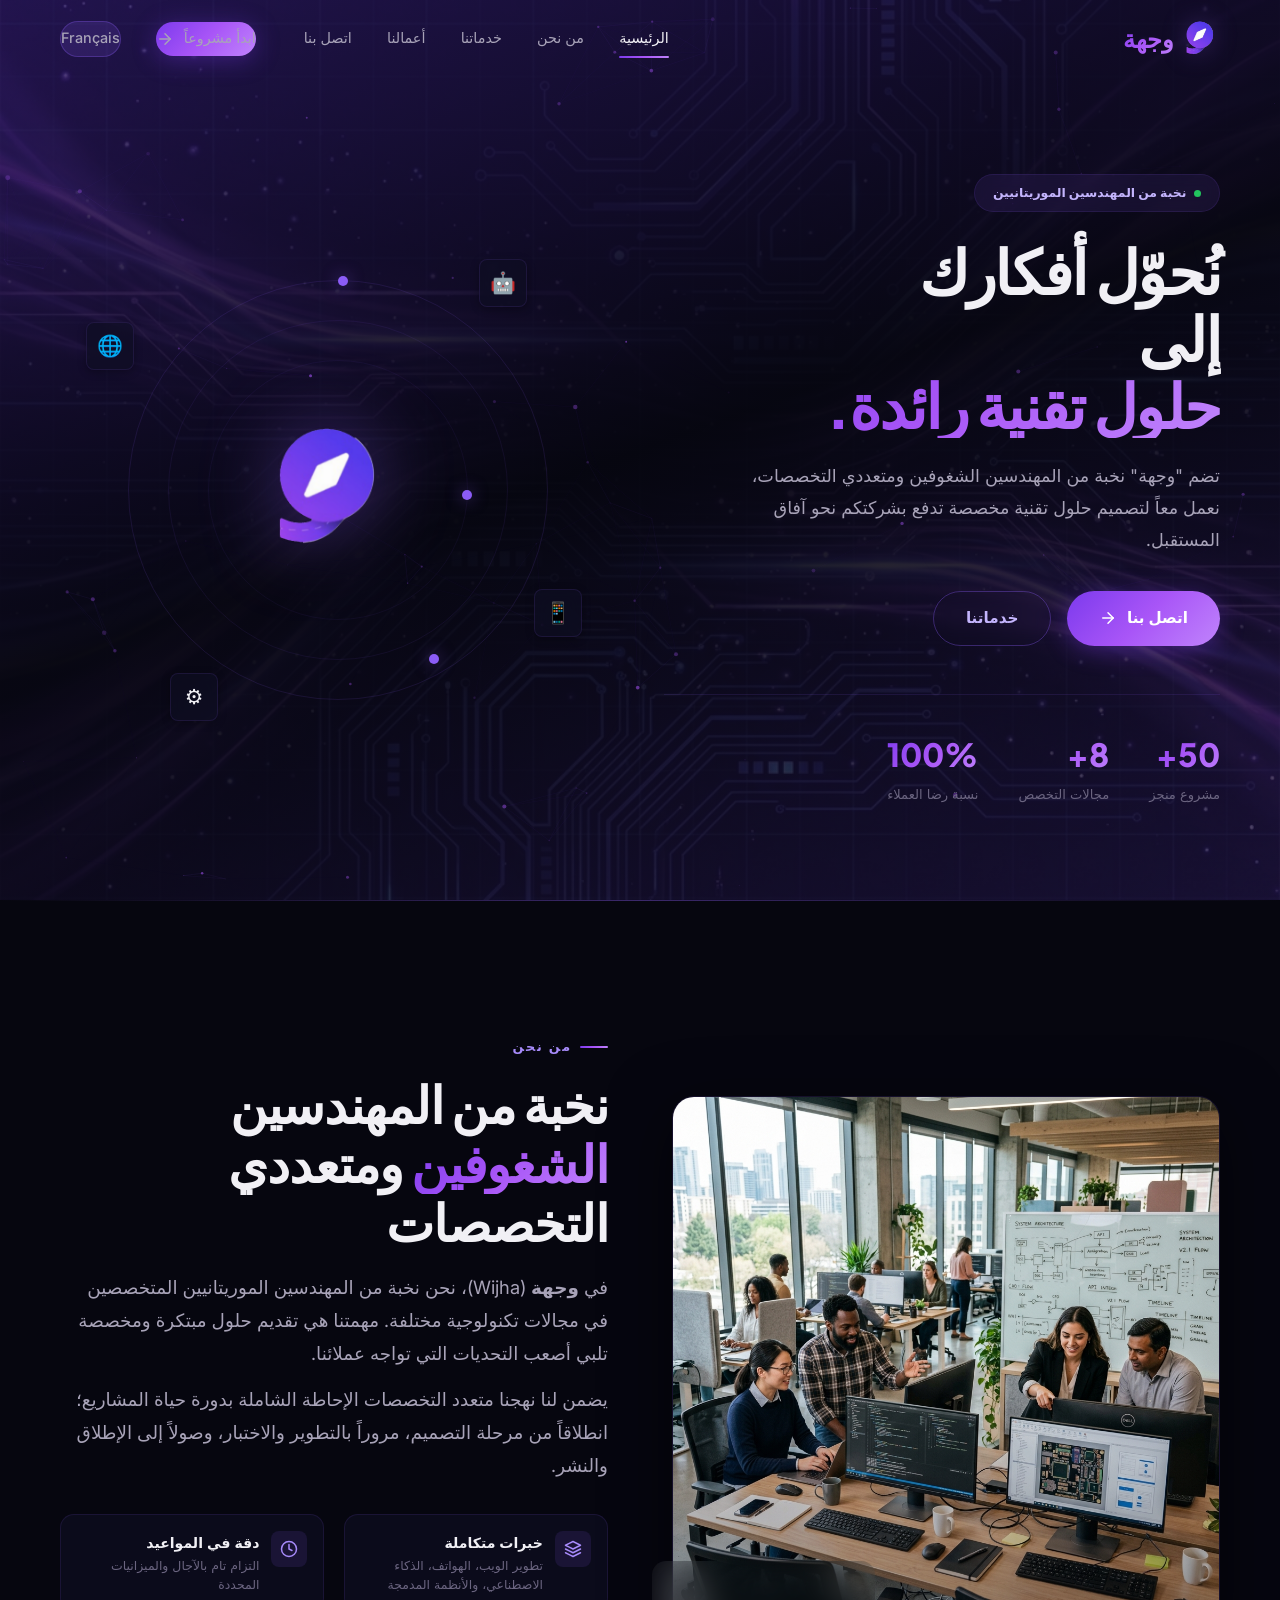
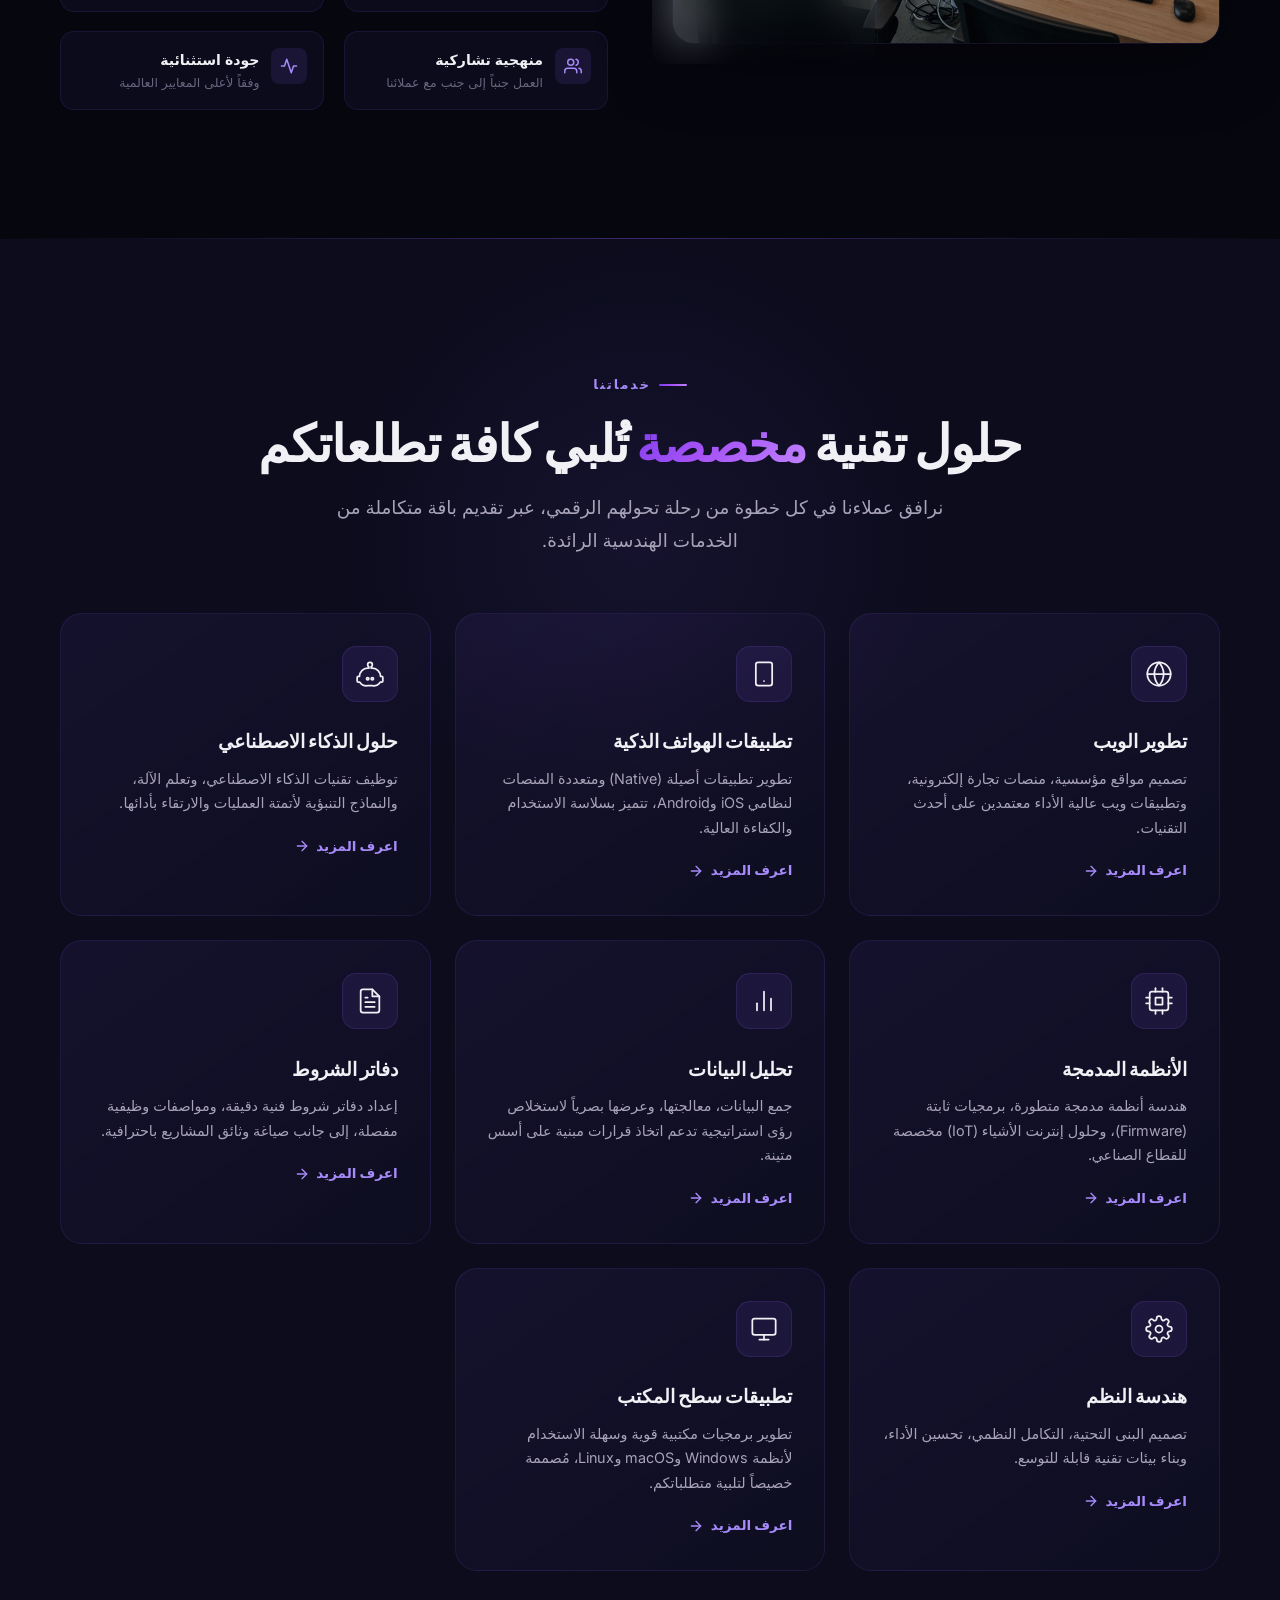
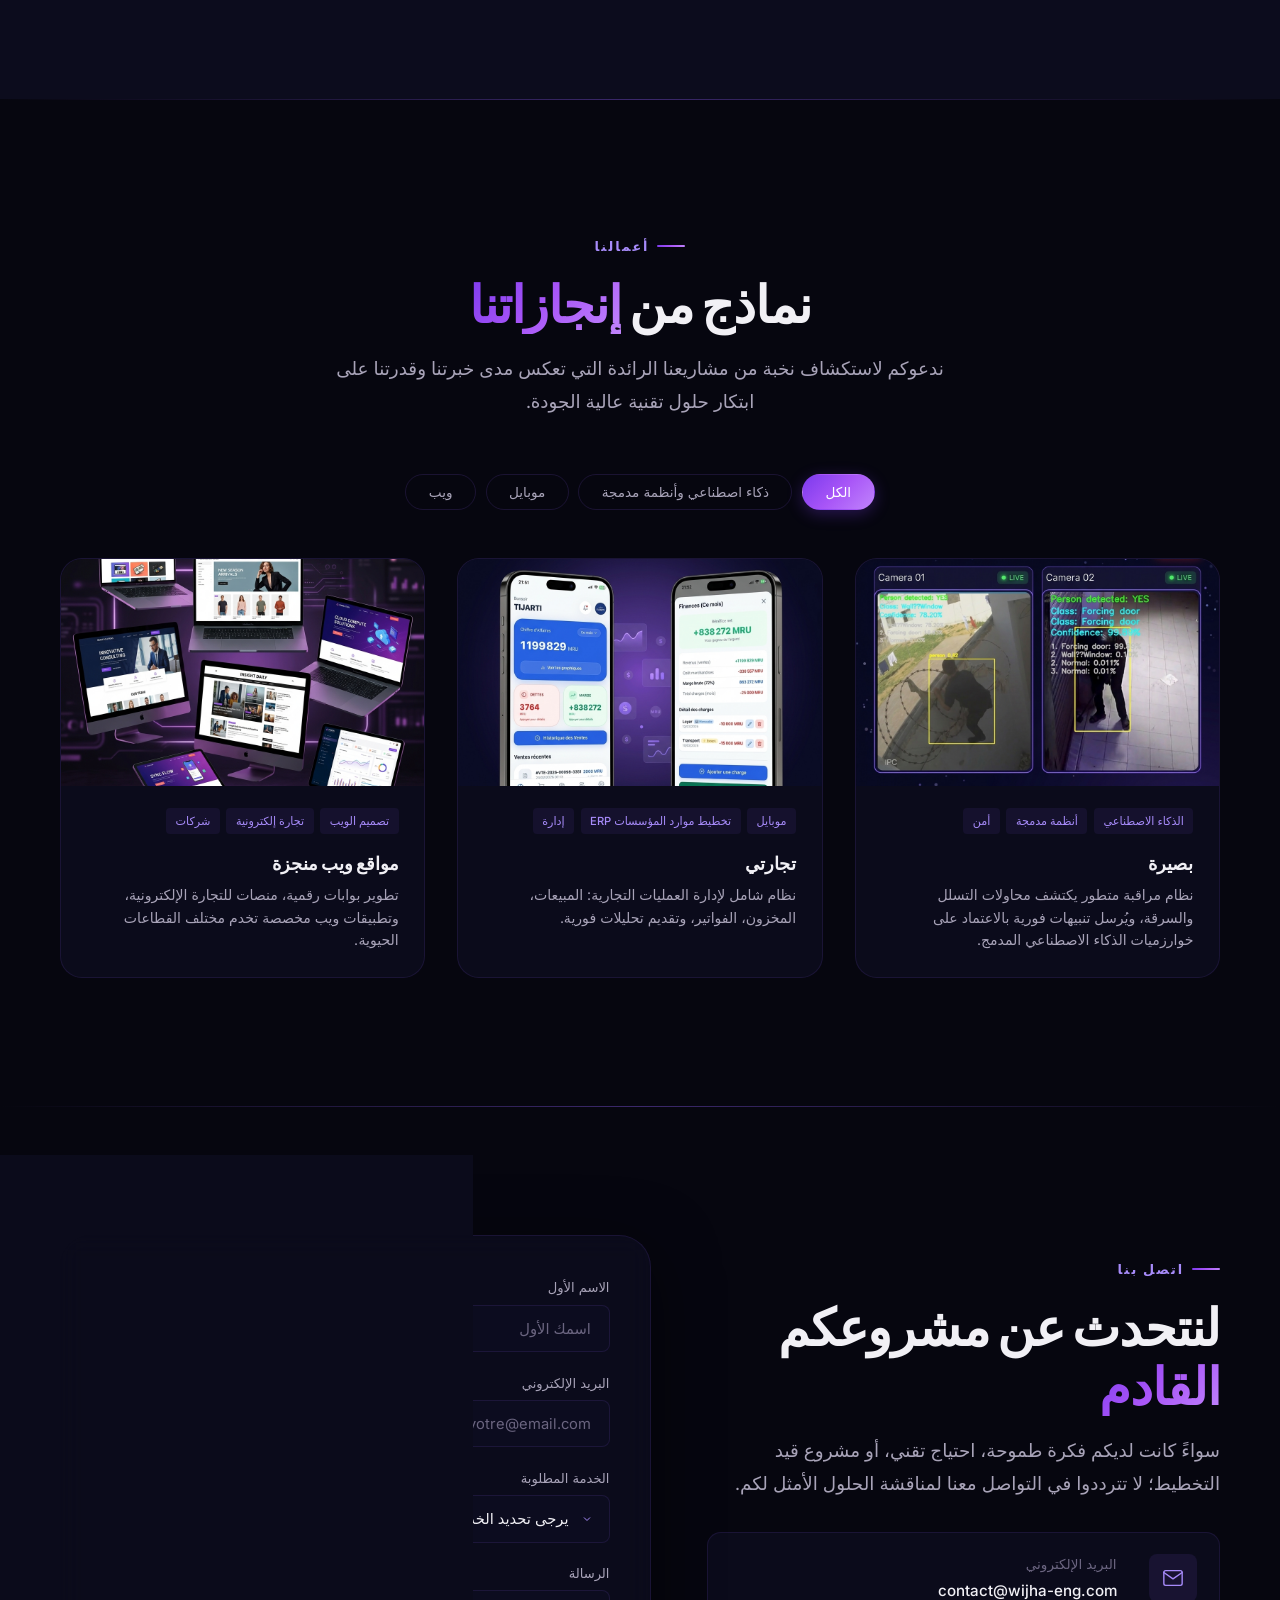
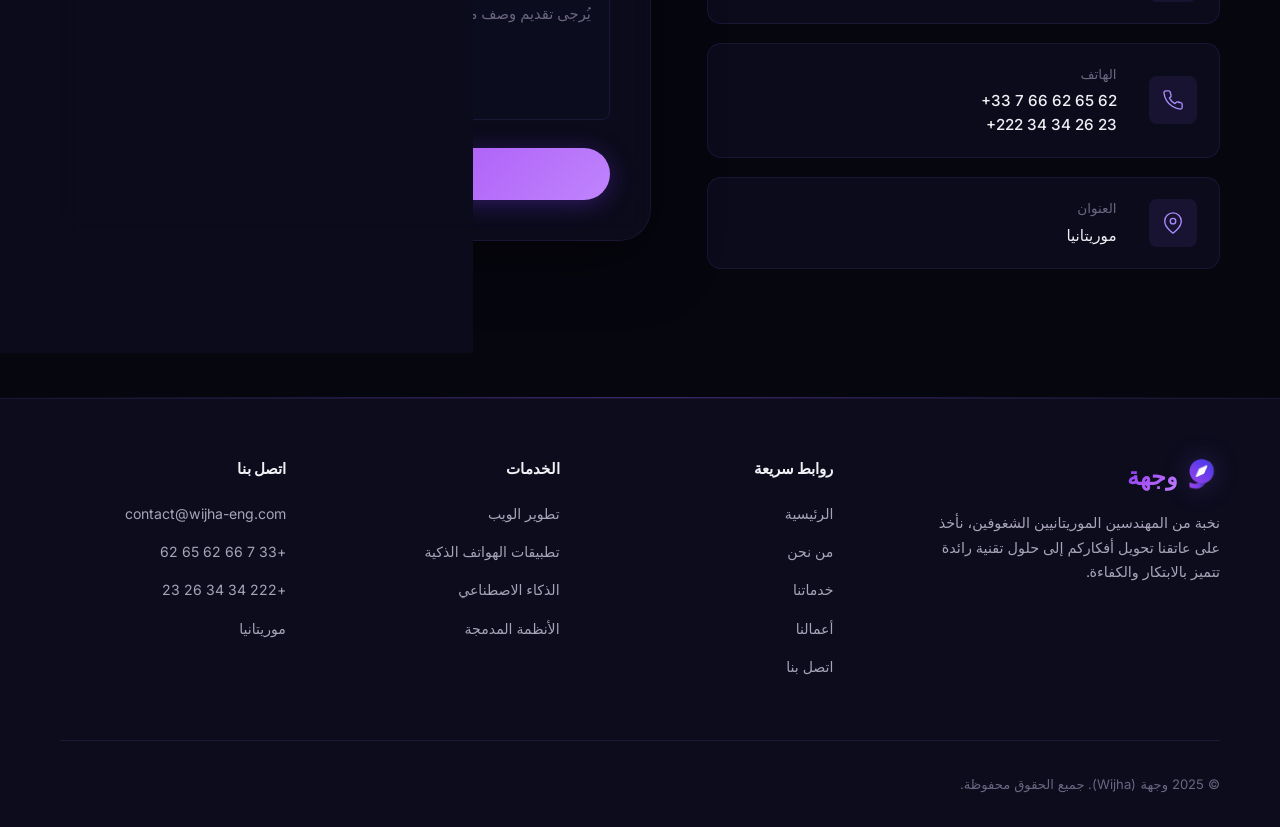
==== commit 8e3aa53e: "Clean up contact section to remove duplication" ====
--- a/index-ar.html
+++ b/index-ar.html
@@ -471,7 +471,7 @@
             </div>
             <div class="cc-content">
               <h4>الهاتف</h4>
-              <p>+222 XX XX XX XX</p>
+              <p style="line-height: 1.6; direction: ltr; text-align: right;"><a href="https://wa.me/33766626562" style="color: inherit; text-decoration: none;">+33 7 66 62 65 62</a><br><a href="https://wa.me/22234342623" style="color: inherit; text-decoration: none;">+222 34 34 26 23</a></p>
             </div>
           </div>
           <div class="contact-card">
@@ -485,20 +485,7 @@
           </div>
         </div>
 
-        <div class="contact-socials">
-          <a href="mailto:contact@wijha-eng.com" class="social-link" aria-label="البريد الإلكتروني">
-            <svg xmlns="http://www.w3.org/2000/svg" width="18" height="18" viewBox="0 0 24 24" fill="none" stroke="currentColor" stroke-width="1.5" stroke-linecap="round" stroke-linejoin="round"><path d="M4 4h16c1.1 0 2 .9 2 2v12c0 1.1-.9 2-2 2H4c-1.1 0-2-.9-2-2V6c0-1.1.9-2 2-2z"/><polyline points="22,6 12,13 2,6"/></svg>
-            contact@wijha-eng.com
-          </a>
-          <a href="https://wa.me/33766626562" class="social-link" aria-label="واتساب فرنسا">
-            <svg xmlns="http://www.w3.org/2000/svg" width="18" height="18" viewBox="0 0 24 24" fill="none" stroke="currentColor" stroke-width="1.5" stroke-linecap="round" stroke-linejoin="round"><path d="M21 11.5a8.38 8.38 0 0 1-.9 3.8 8.5 8.5 0 0 1-7.6 4.7 8.38 8.38 0 0 1-3.8-.9L3 21l1.9-5.7a8.38 8.38 0 0 1-.9-3.8 8.5 8.5 0 0 1 4.7-7.6 8.38 8.38 0 0 1 3.8-.9h.5a8.48 8.48 0 0 1 8 8v.5z"/></svg>
-            +33 7 66 62 65 62
-          </a>
-          <a href="https://wa.me/22234342623" class="social-link" aria-label="واتساب موريتانيا">
-            <svg xmlns="http://www.w3.org/2000/svg" width="18" height="18" viewBox="0 0 24 24" fill="none" stroke="currentColor" stroke-width="1.5" stroke-linecap="round" stroke-linejoin="round"><path d="M21 11.5a8.38 8.38 0 0 1-.9 3.8 8.5 8.5 0 0 1-7.6 4.7 8.38 8.38 0 0 1-3.8-.9L3 21l1.9-5.7a8.38 8.38 0 0 1-.9-3.8 8.5 8.5 0 0 1 4.7-7.6 8.38 8.38 0 0 1 3.8-.9h.5a8.48 8.48 0 0 1 8 8v.5z"/></svg>
-            +222 34 34 26 23
-          </a>
-        </div>
+
       </div>
 
       <div class="contact-form-wrapper reveal-right">
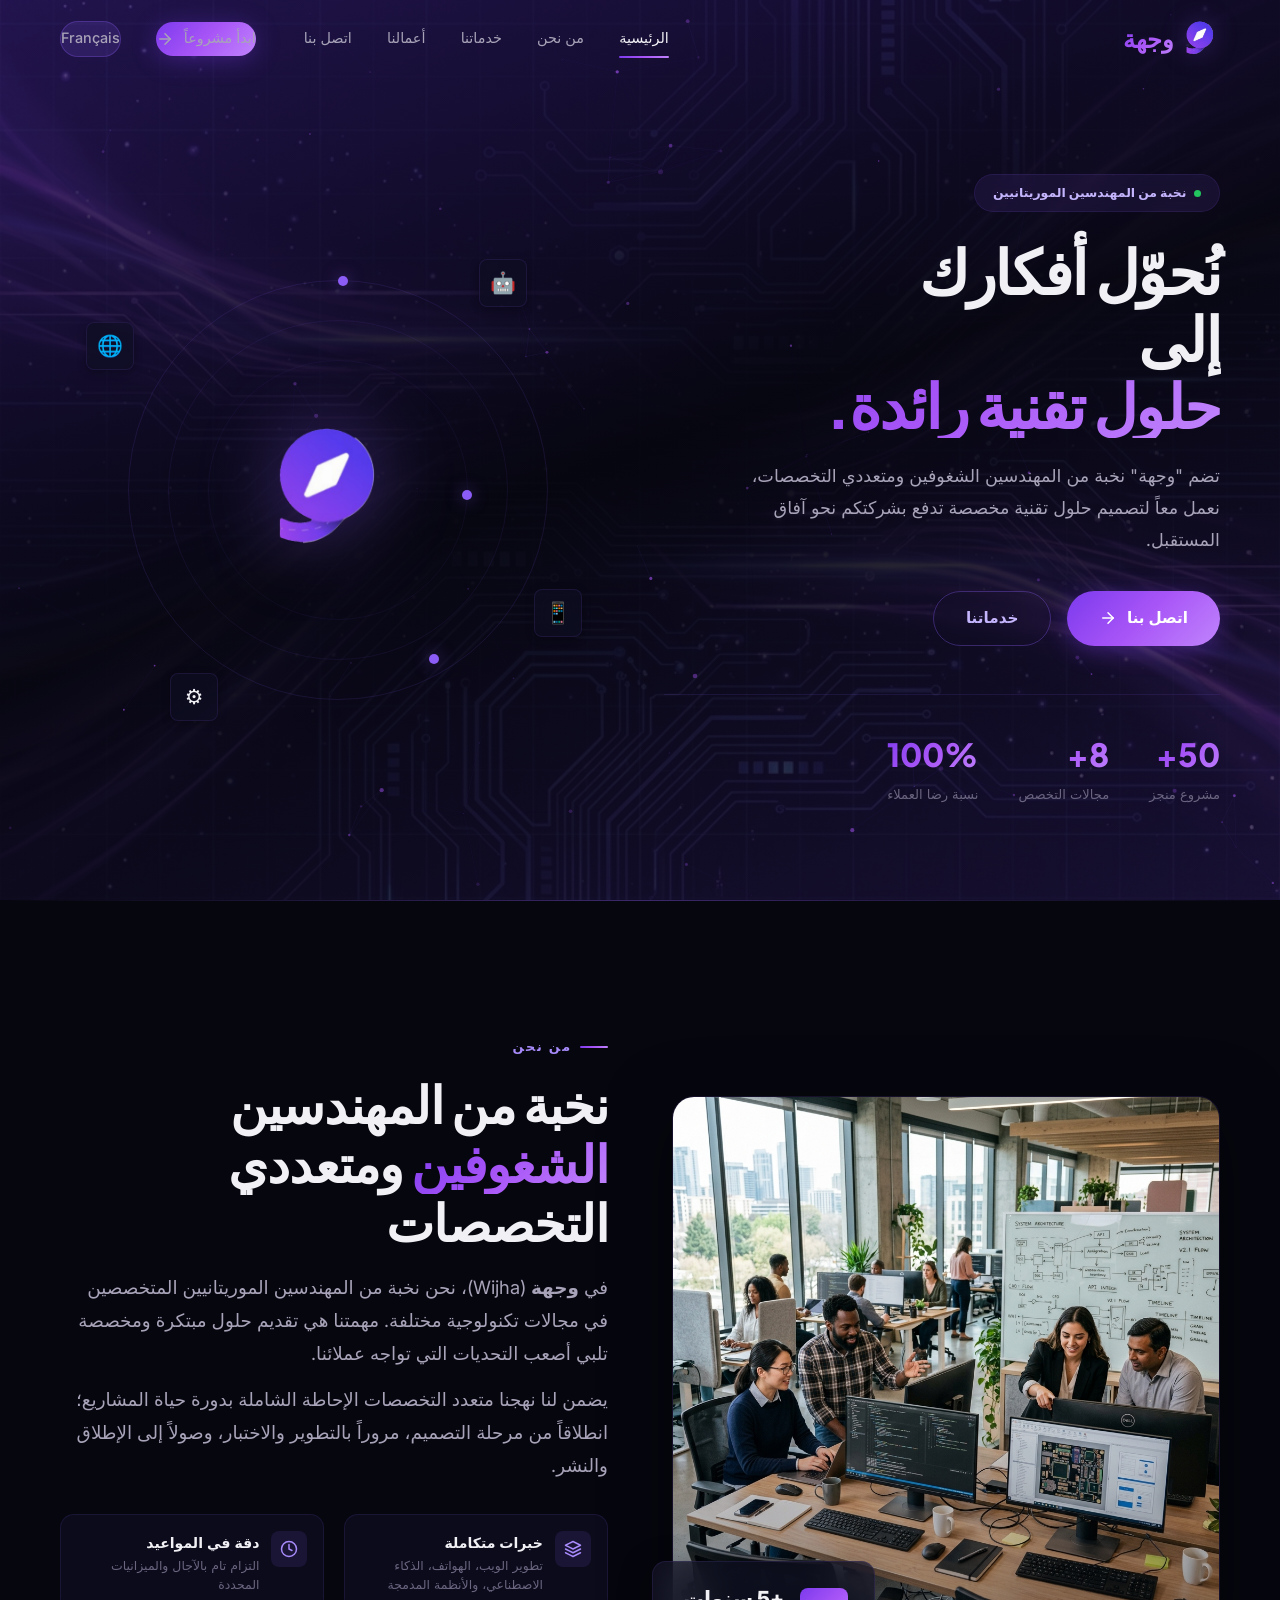
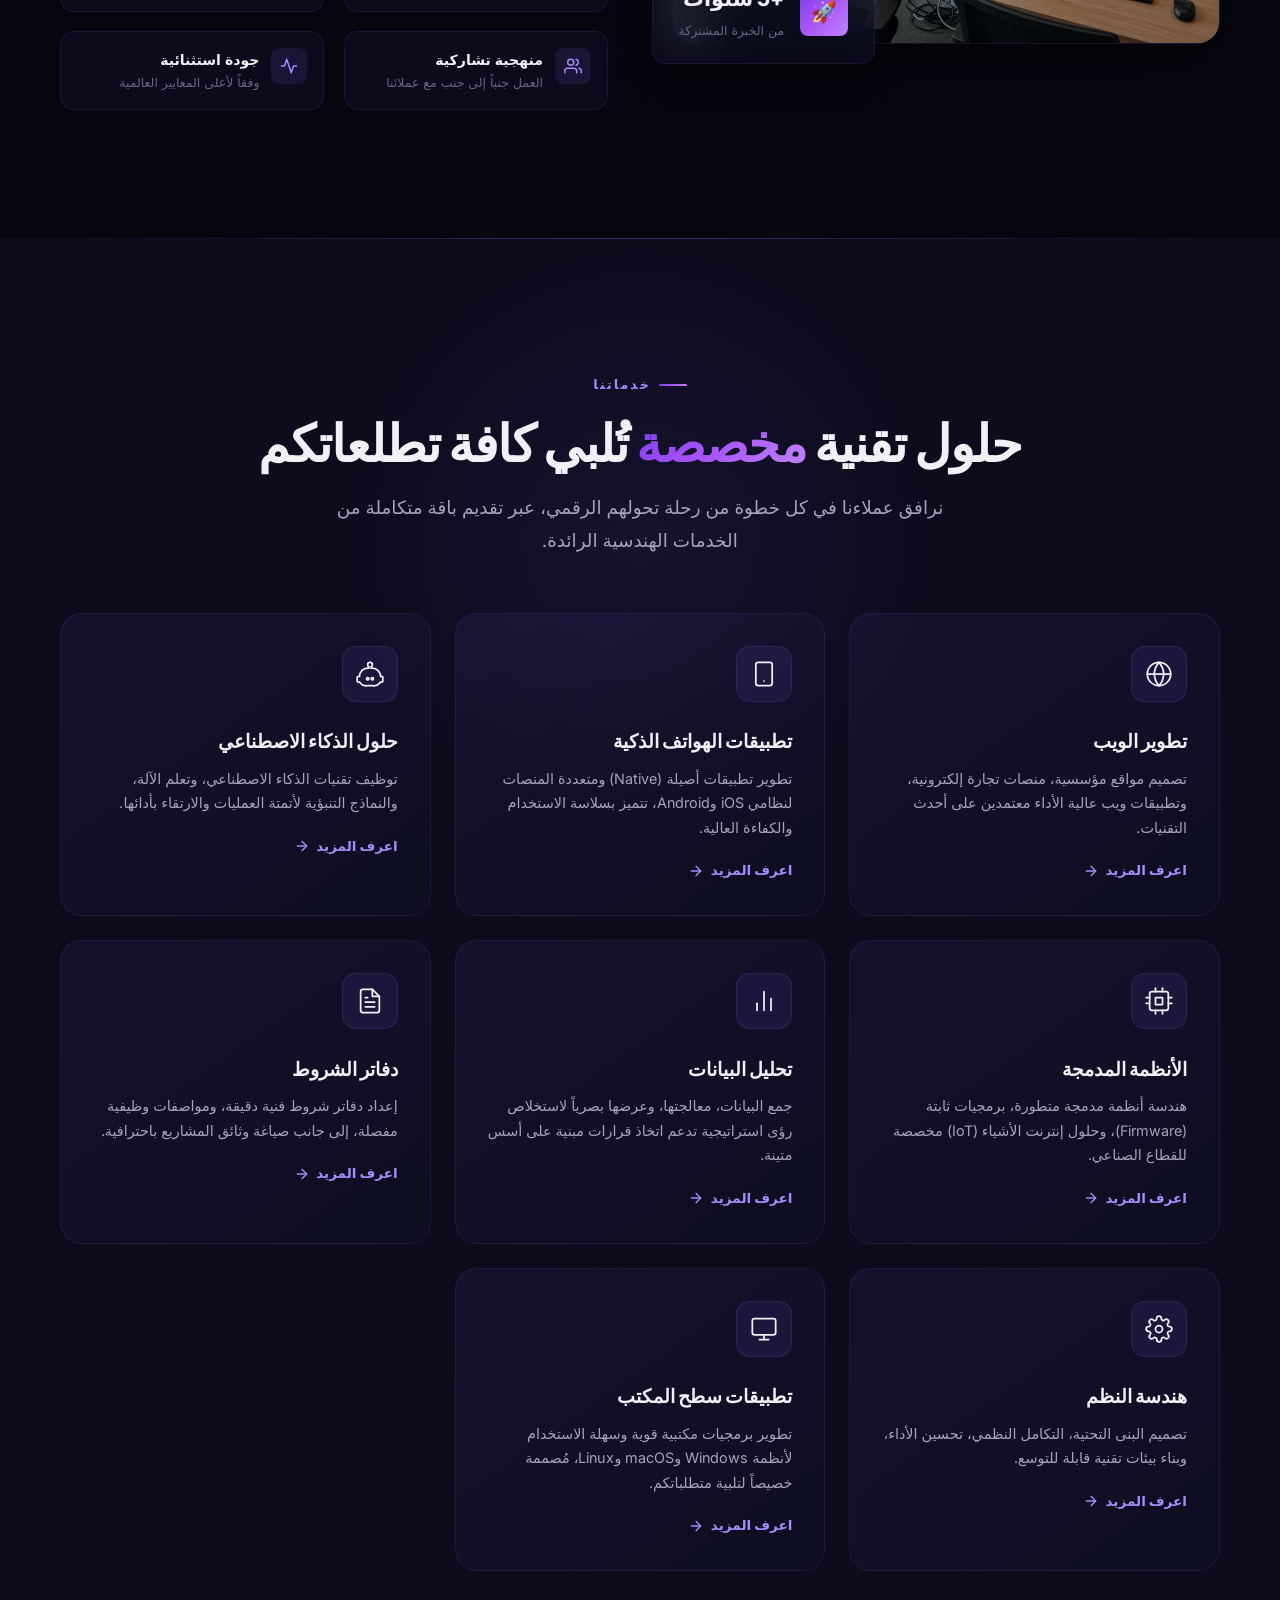
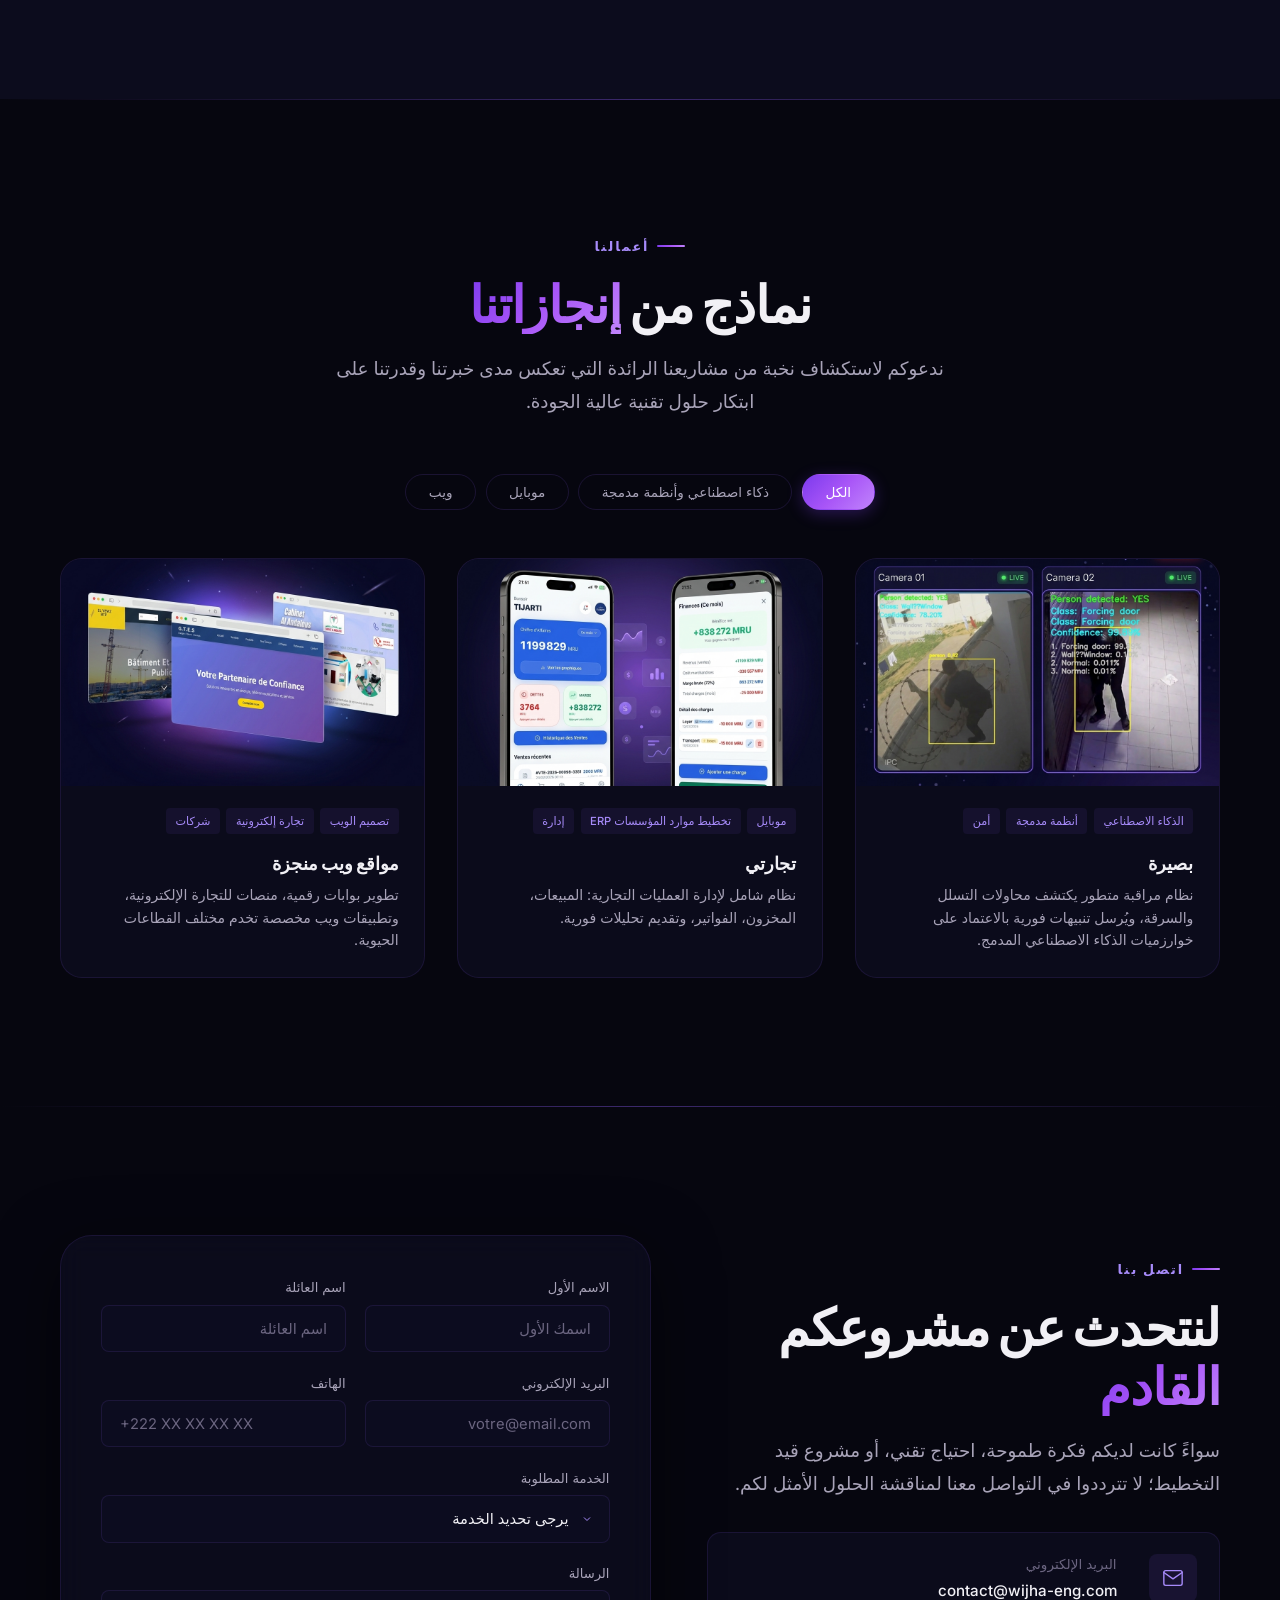
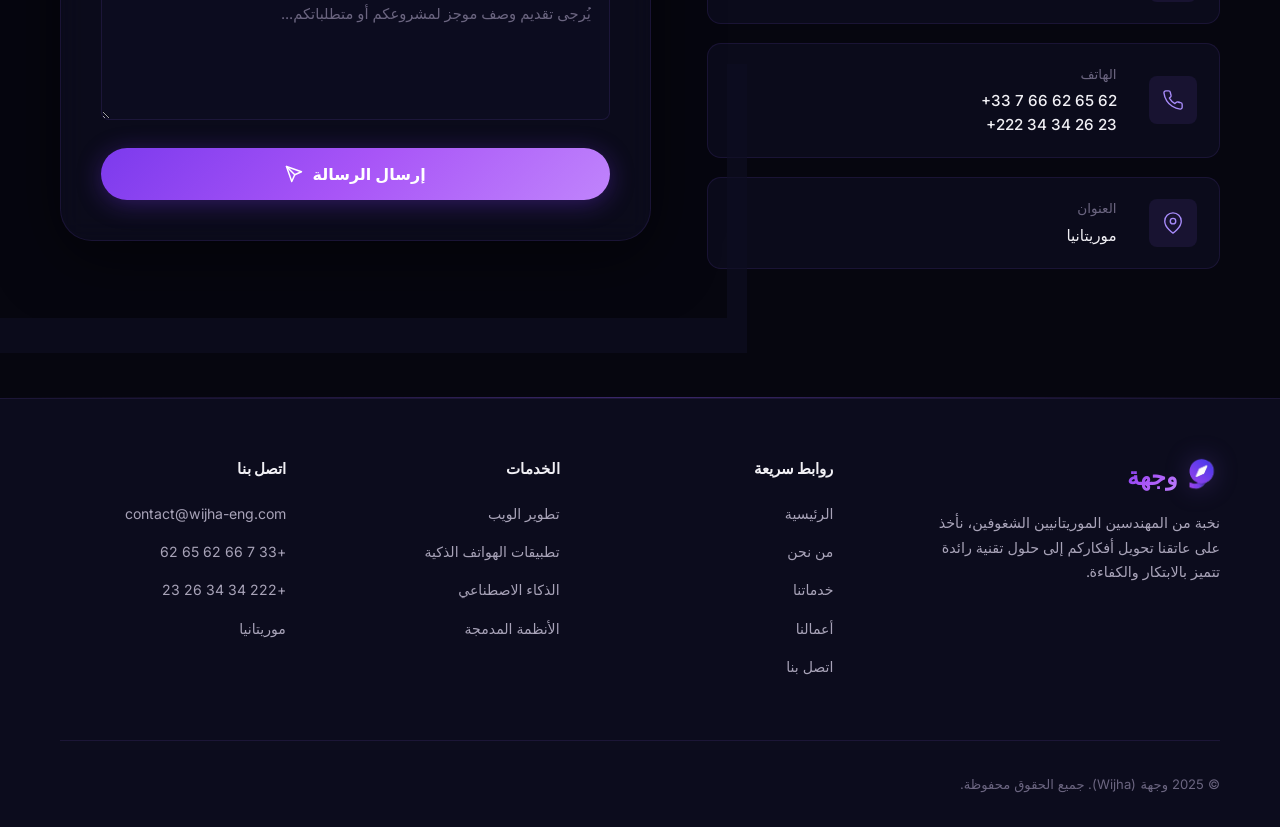
==== commit 87febf50: "Update websites portfolio image with real client projects" ====
--- a/index-ar.html
+++ b/index-ar.html
@@ -385,7 +385,7 @@
         <!-- Project 3 — Sites Web -->
         <div class="portfolio-card reveal reveal-delay-3" data-category="web" id="project-websites">
           <div class="portfolio-image">
-            <img src="assets/websites.png" alt="مواقع ويب تم تصميمها بواسطة وجهة" />
+            <img src="assets/websites.png?v=2" alt="مواقع ويب تم تصميمها بواسطة وجهة" />
             <div class="portfolio-overlay">
               <div class="portfolio-overlay-content">
                 <span class="portfolio-category-badge">تطوير الويب</span>
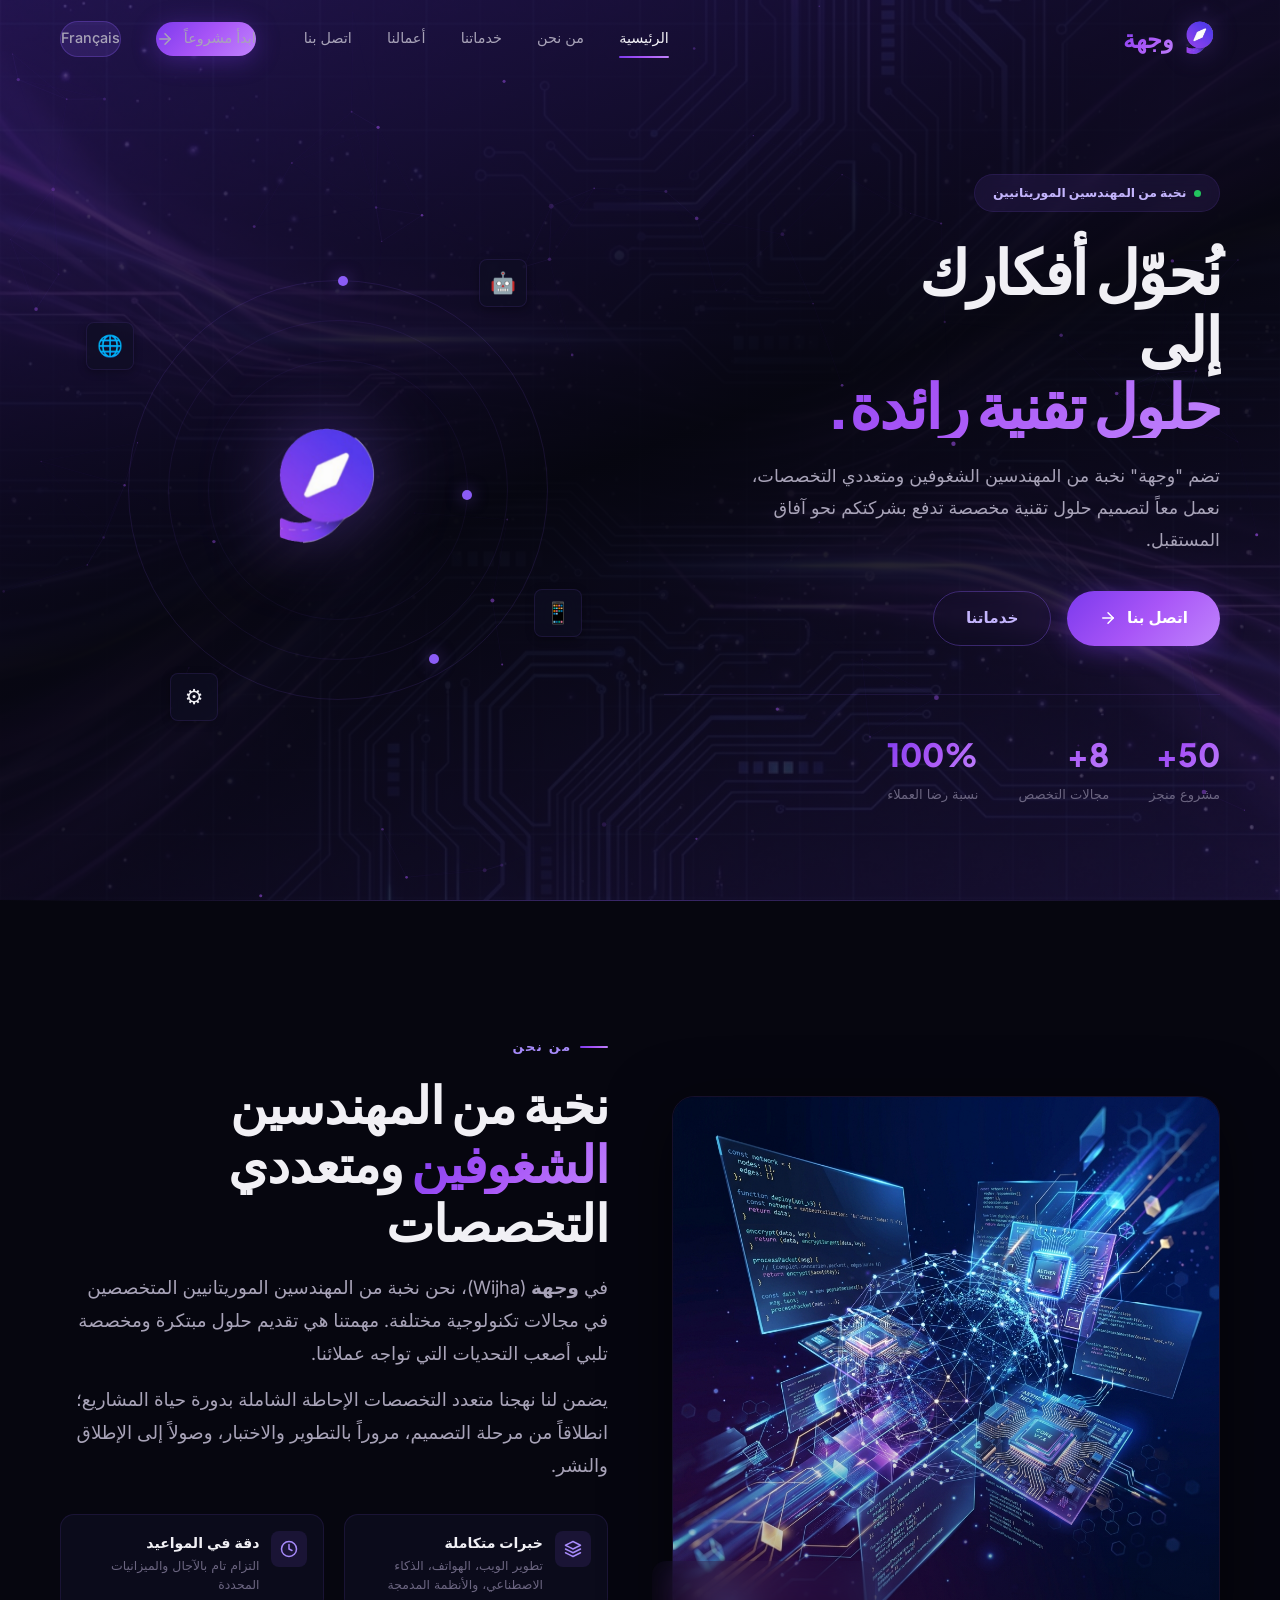
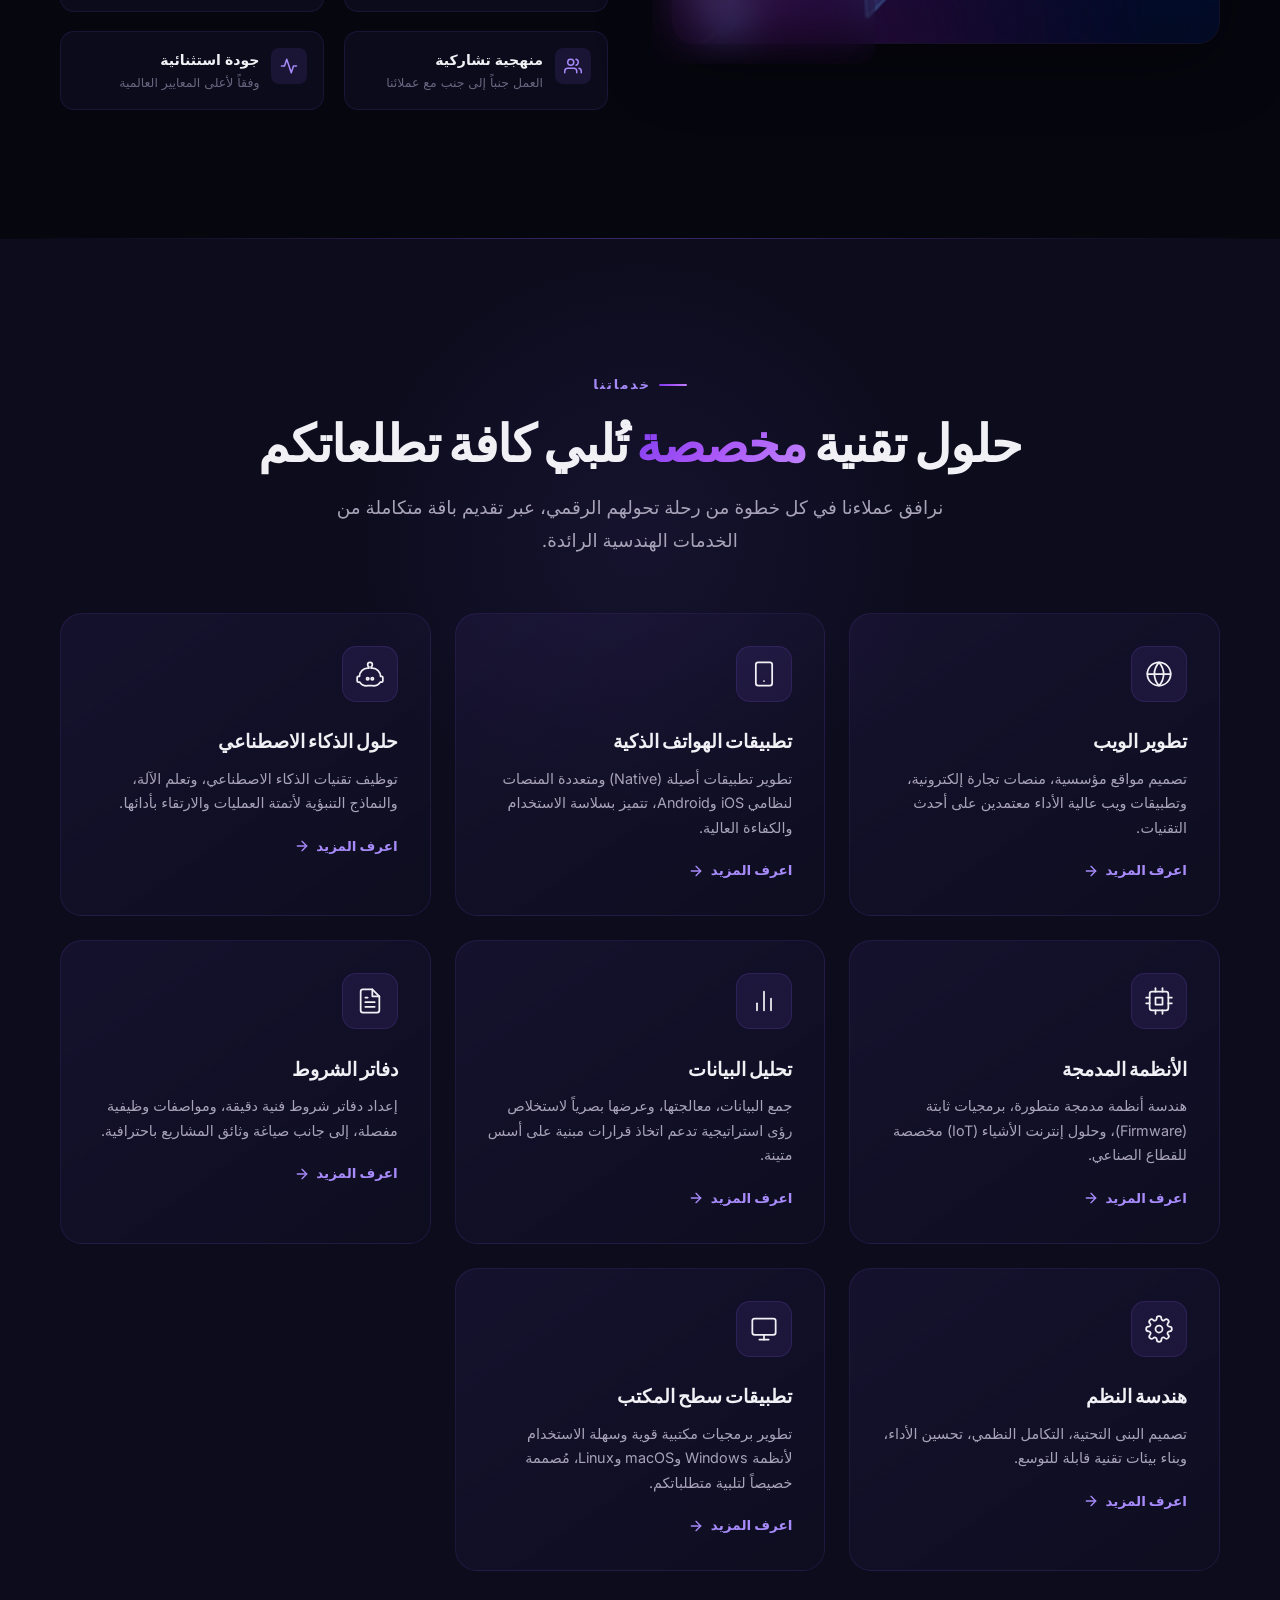
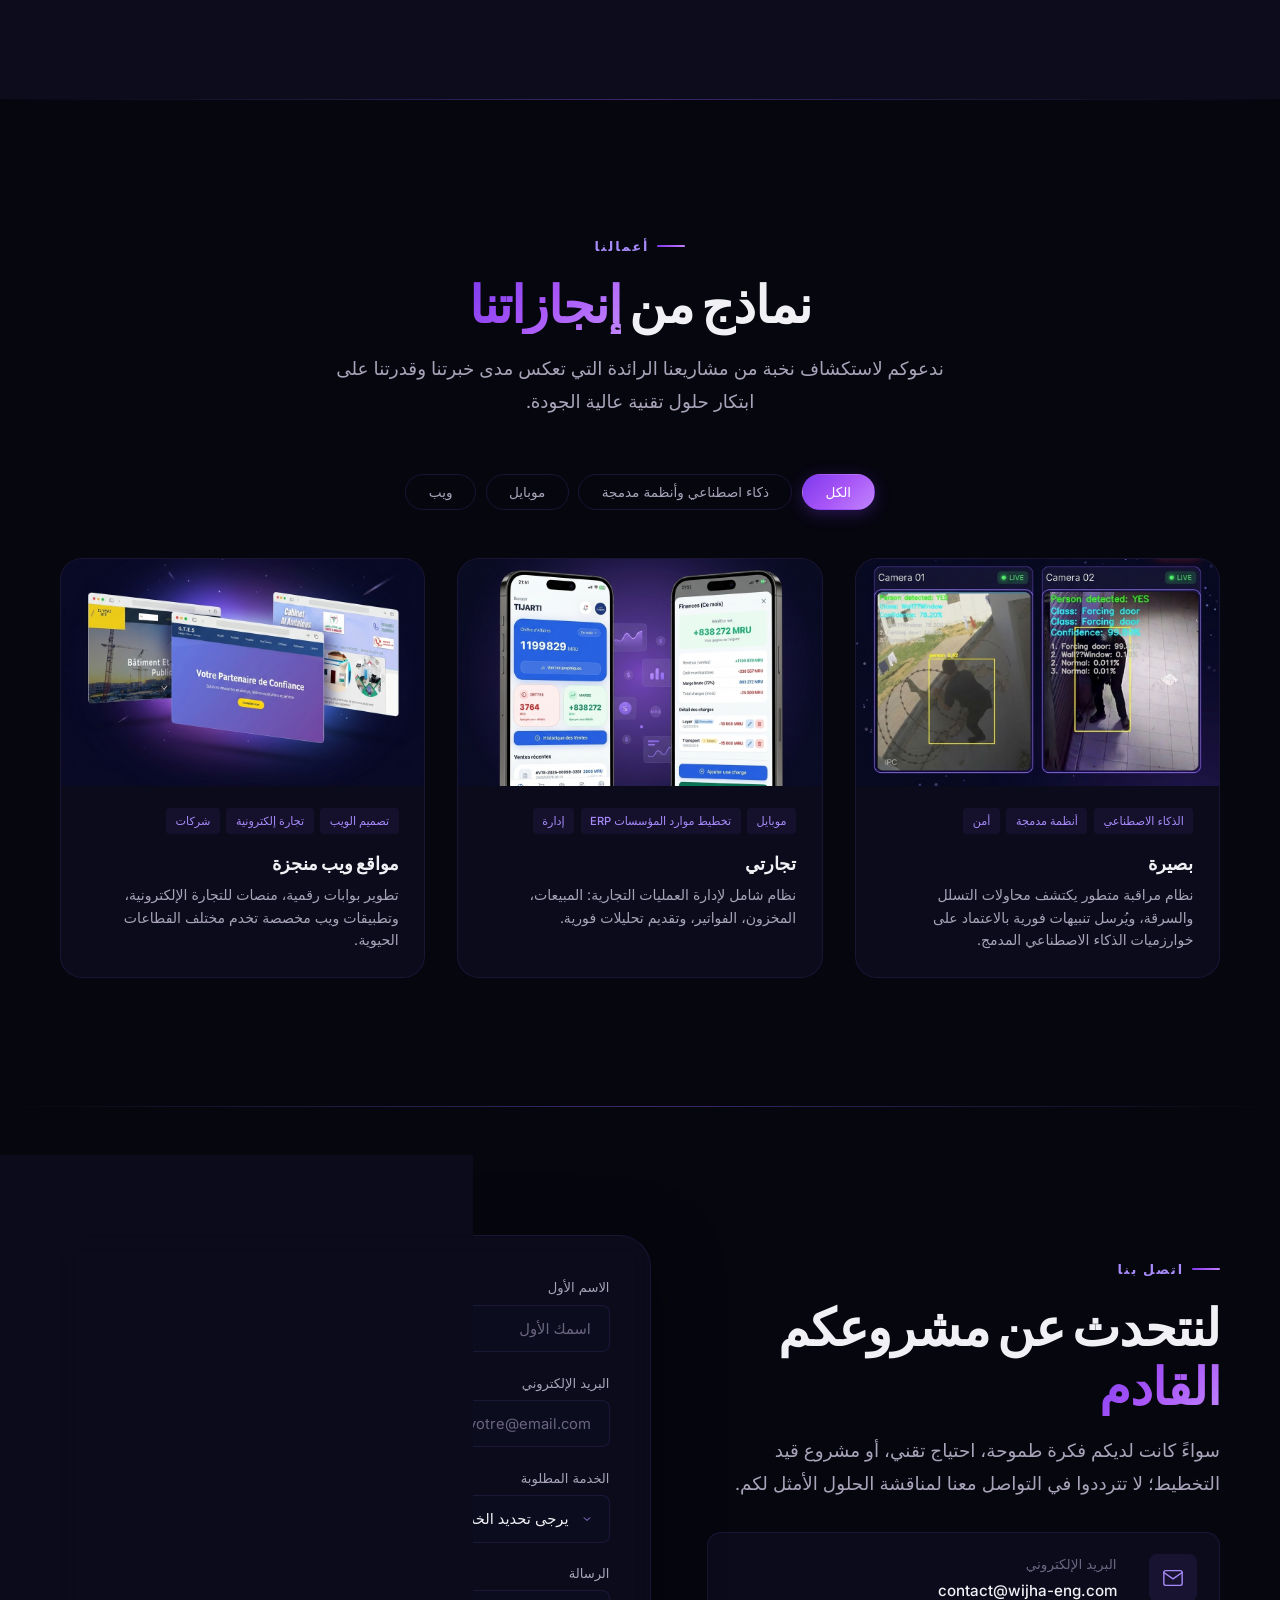
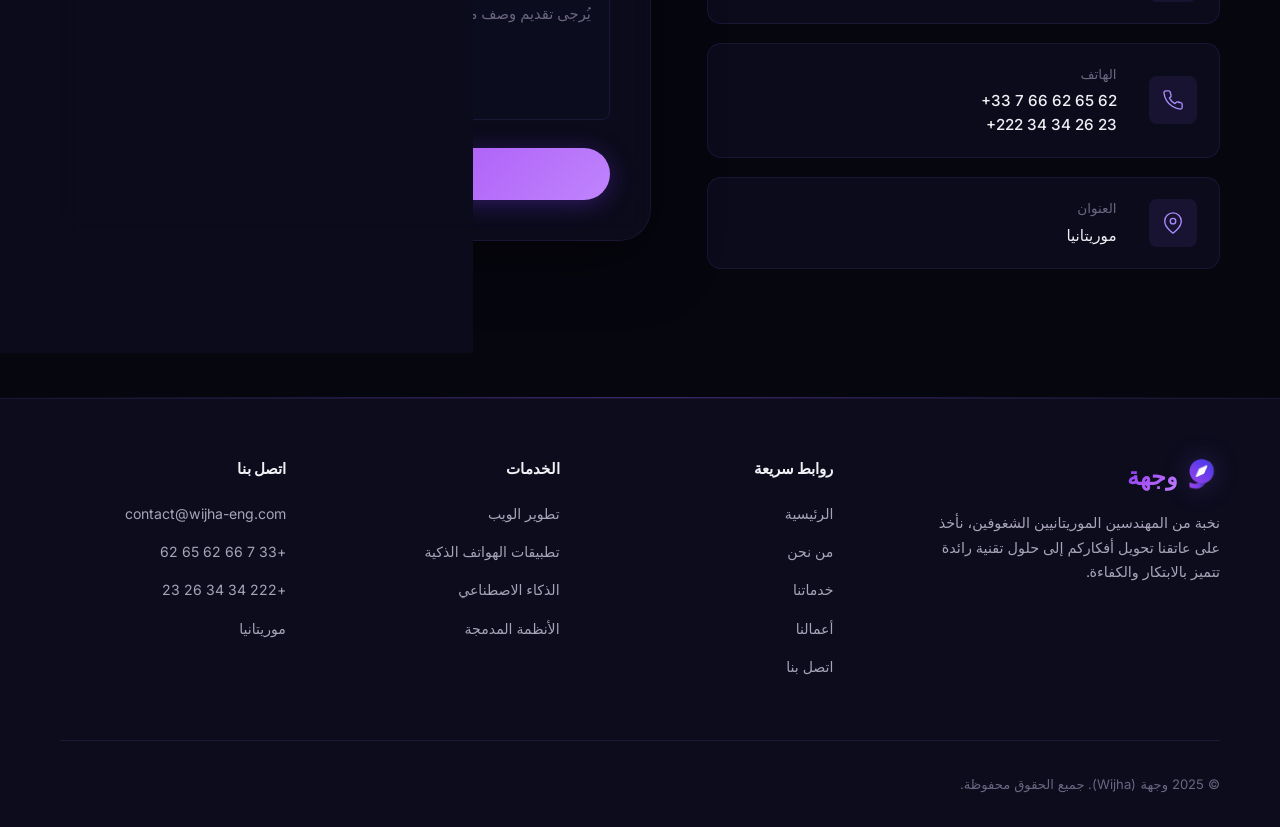
==== commit 2c01aa9c: "Update About section image to high-tech abstract visualization" ====
--- a/index-ar.html
+++ b/index-ar.html
@@ -126,7 +126,7 @@
     <div class="container">
       <div class="about-image-wrapper reveal-left">
         <div class="about-image">
-          <img src="assets/team.png" alt="فريق وجهة" />
+          <img src="assets/team.png?v=2" alt="فريق وجهة" />
         </div>
         <div class="about-floating-card">
           <div class="afc-icon">🚀</div>
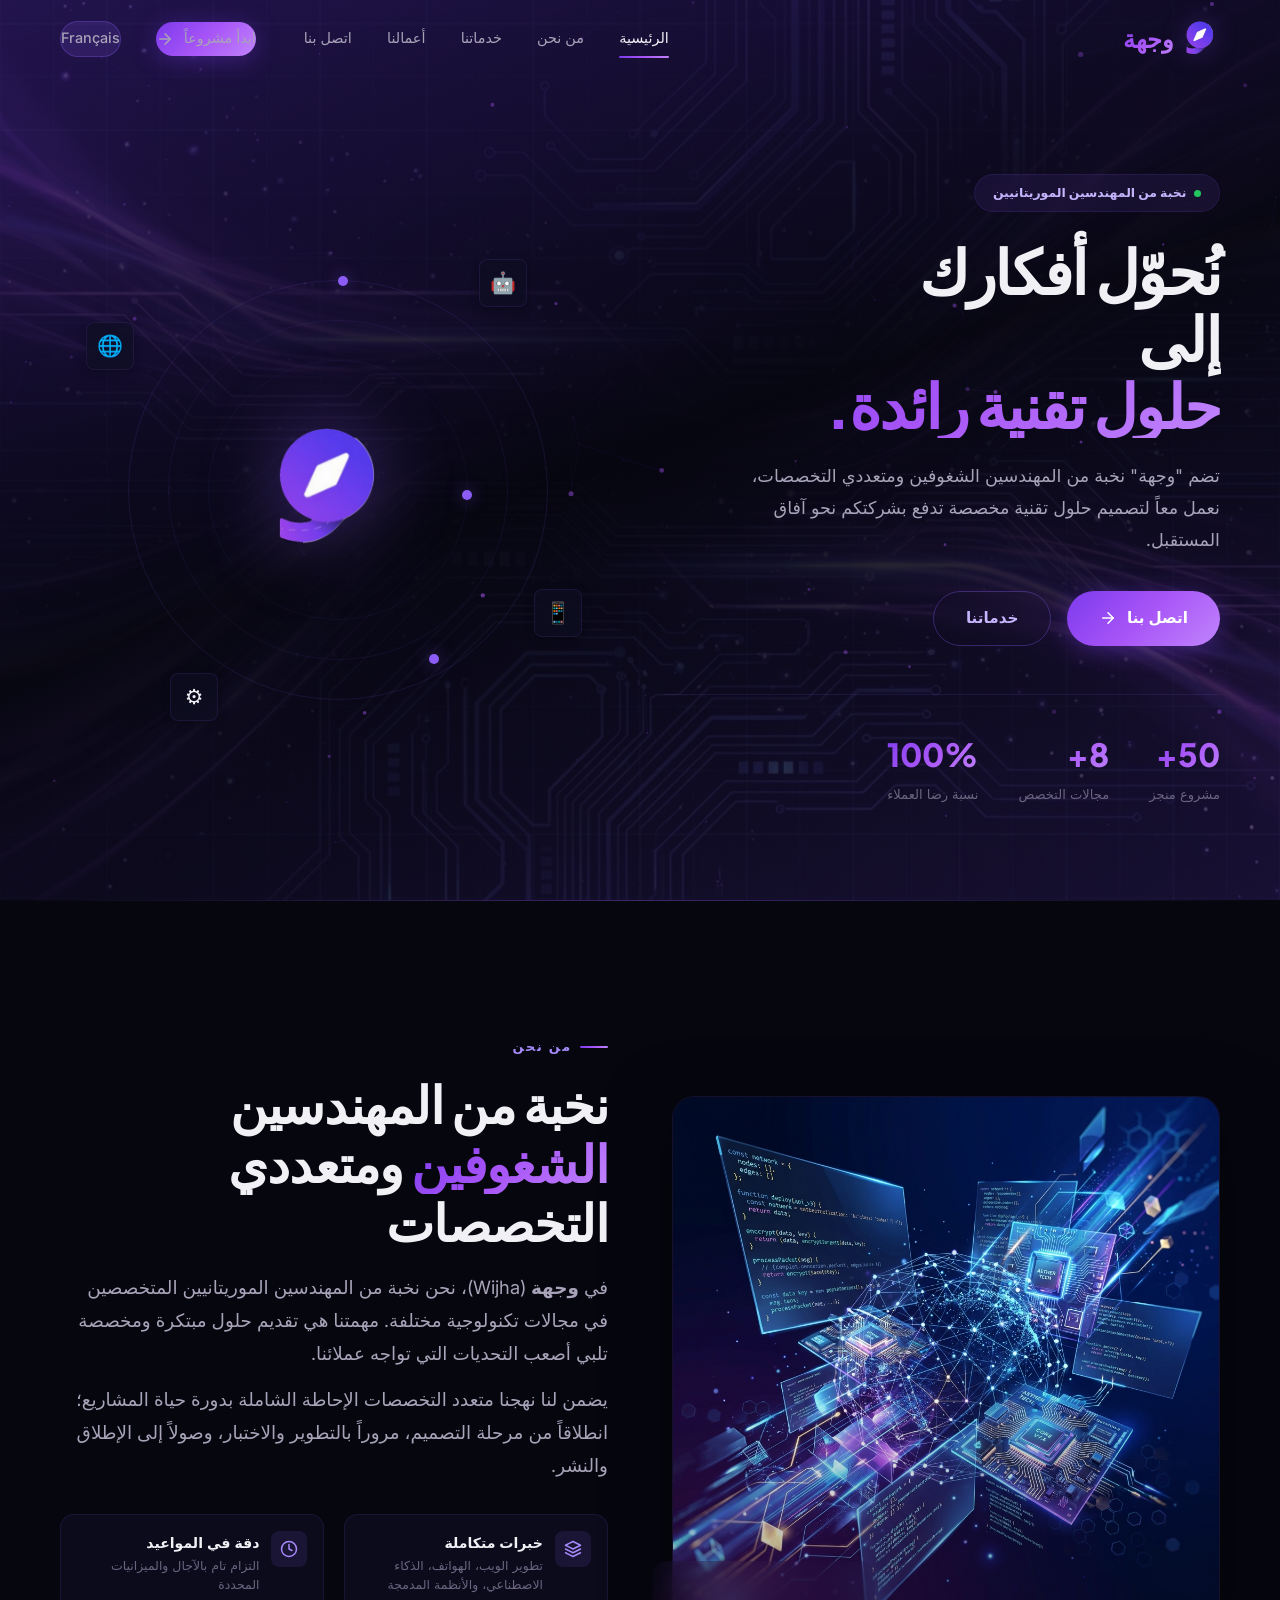
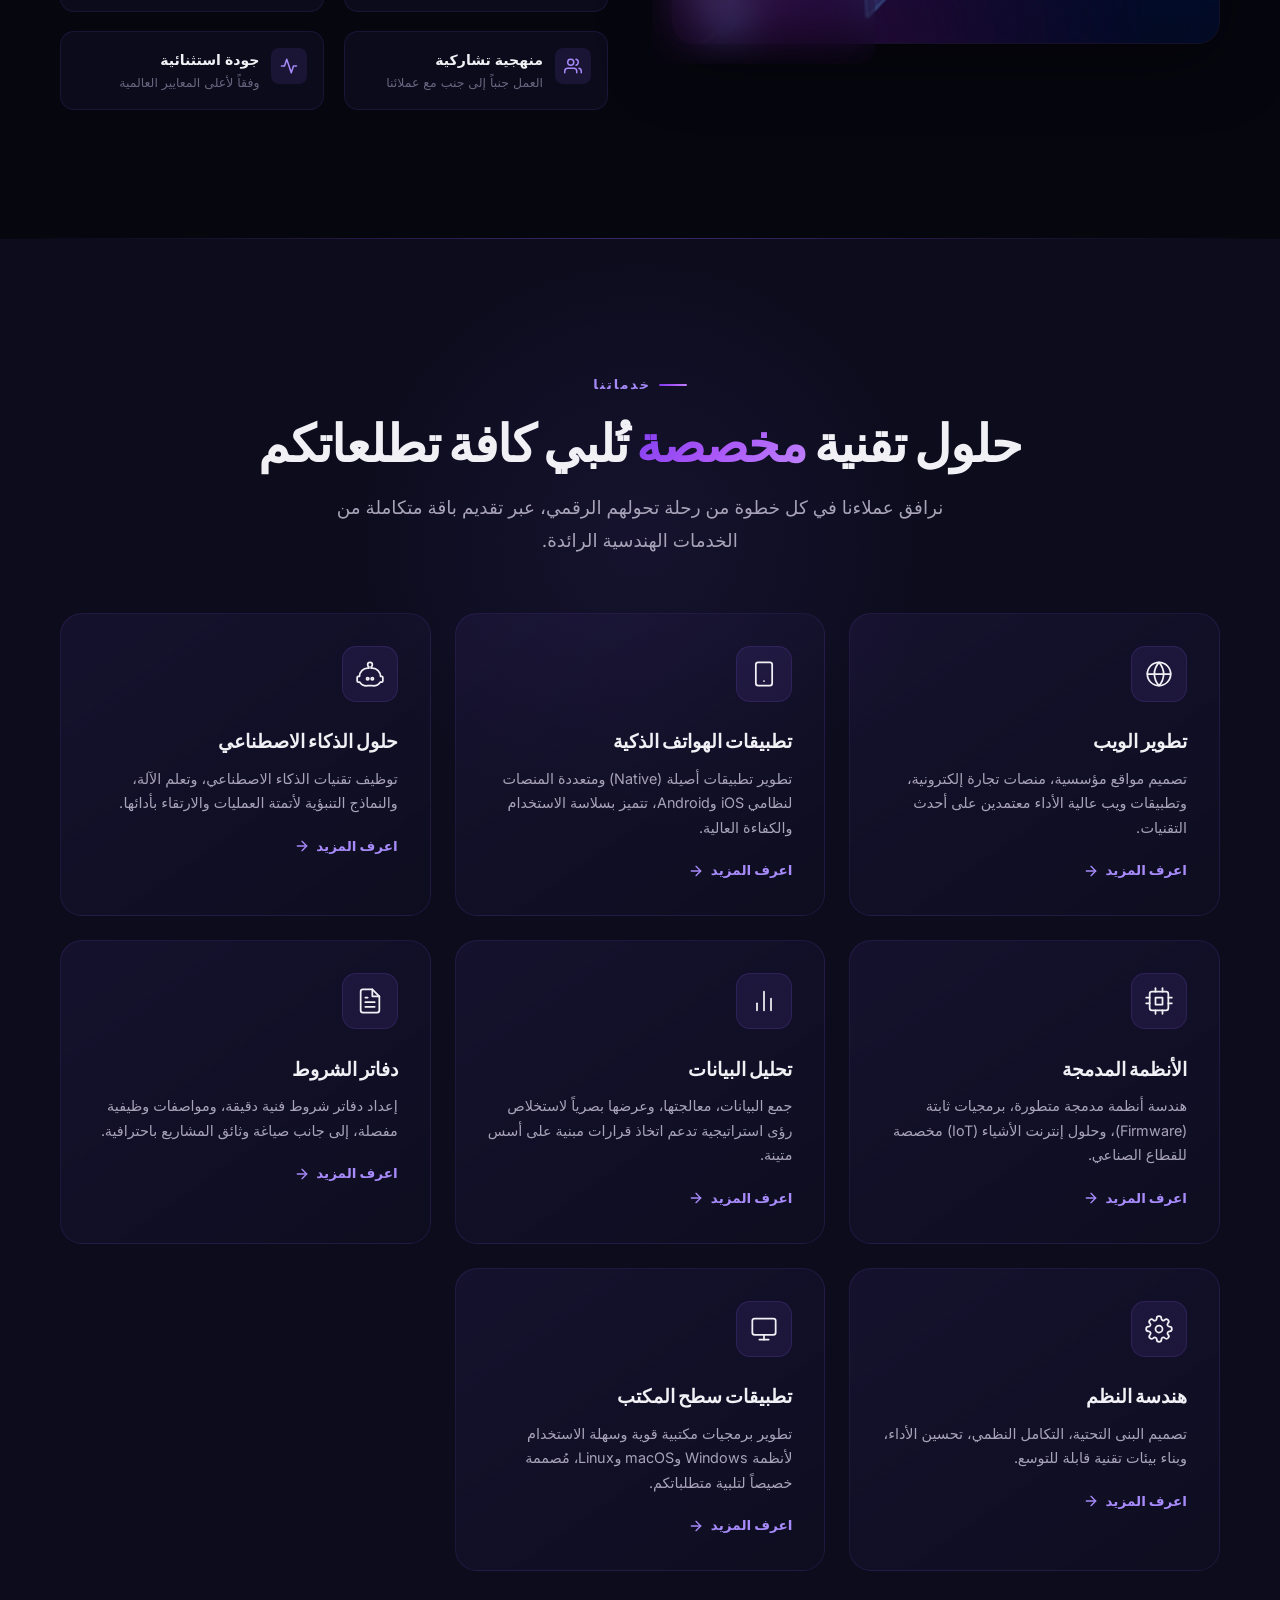
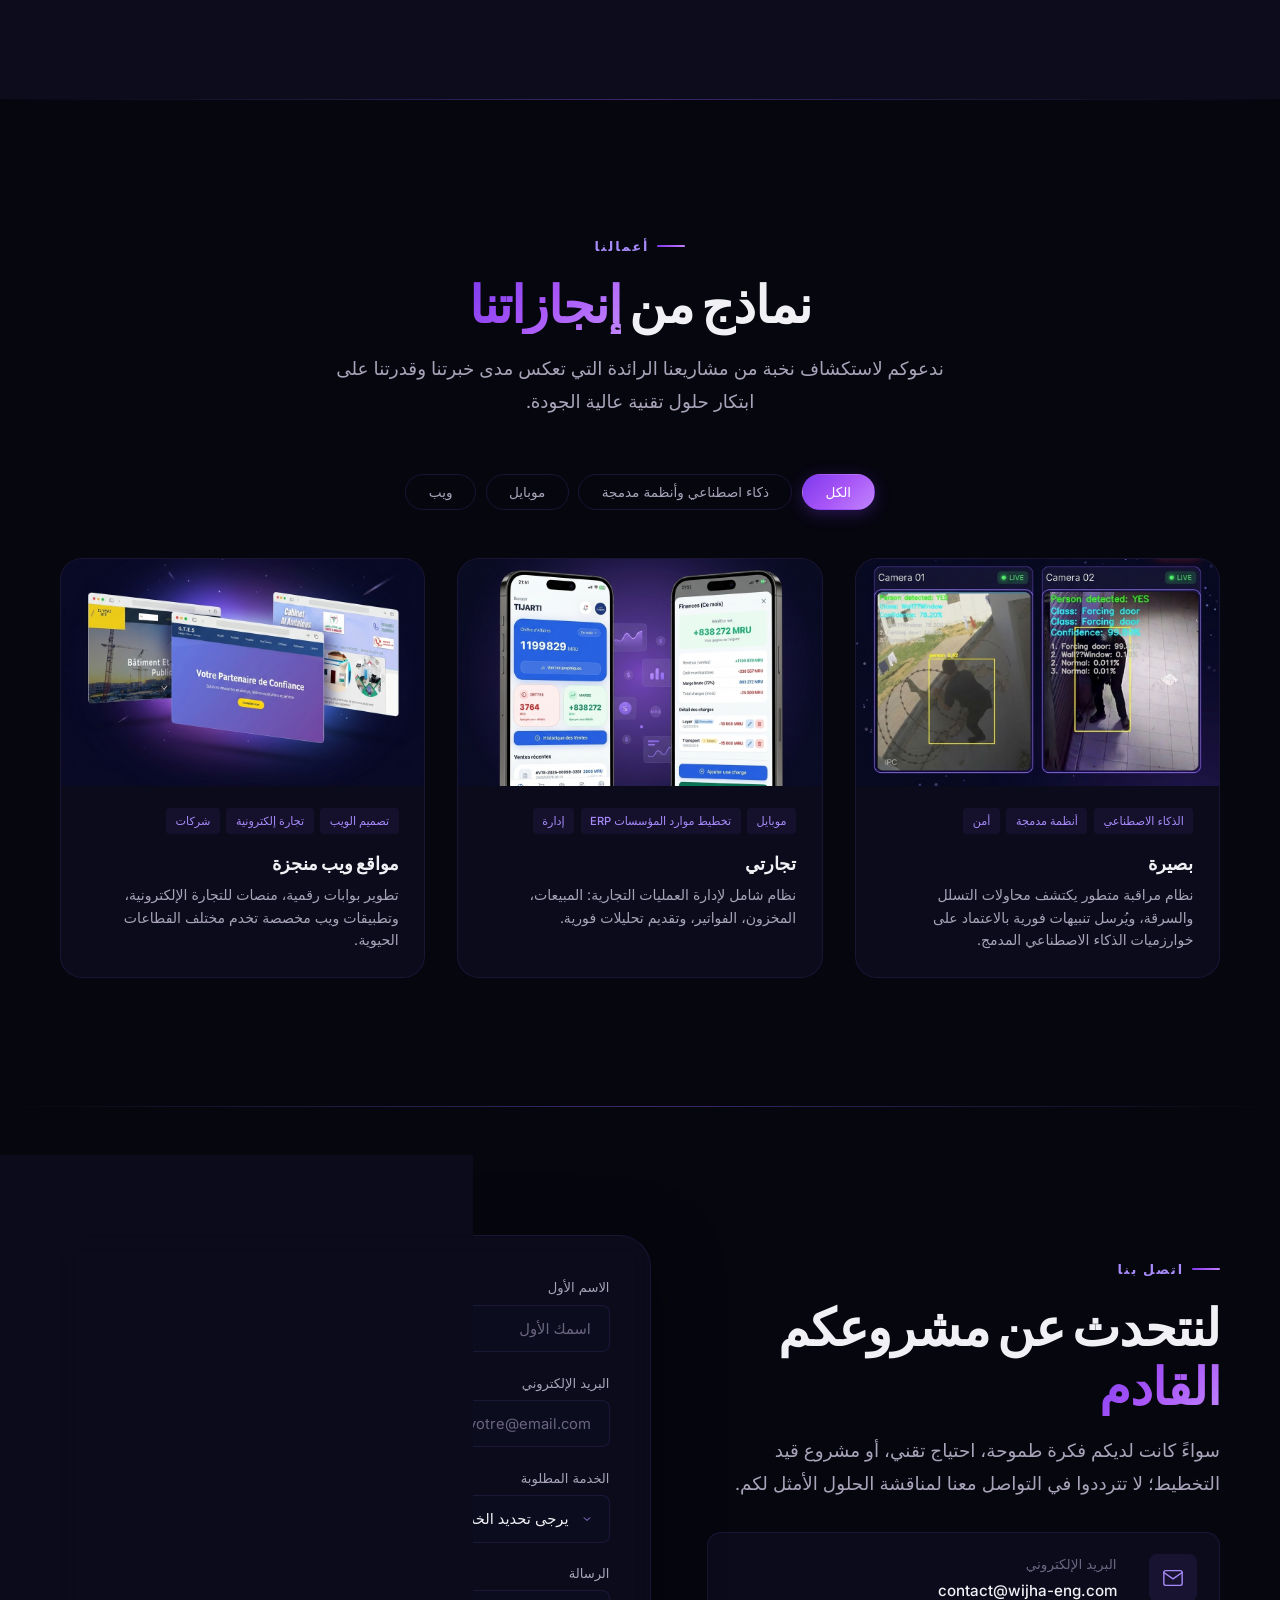
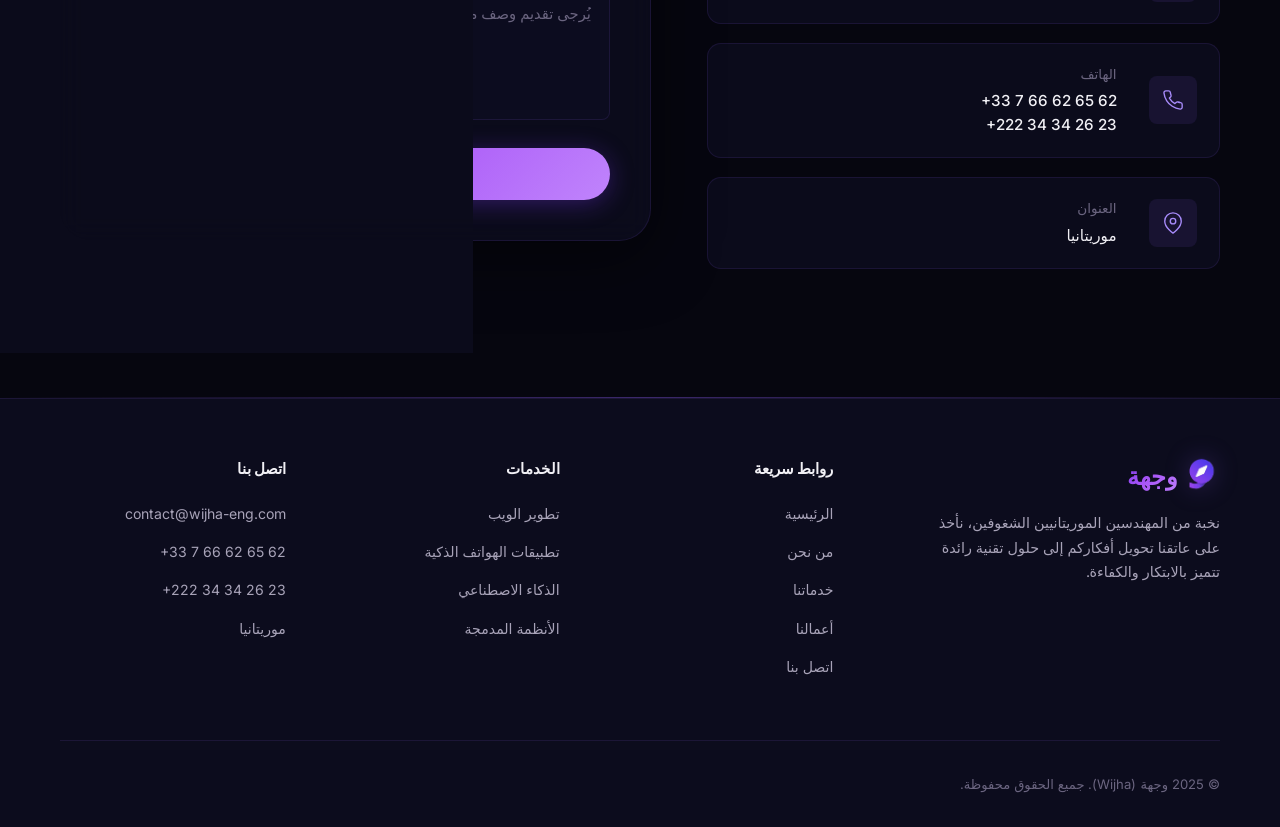
==== commit 2795da09: "Fix RTL rendering bug for phone numbers in Arabic footer" ====
--- a/index-ar.html
+++ b/index-ar.html
@@ -591,8 +591,8 @@
           <h4>اتصل بنا</h4>
           <ul>
             <li><a href="mailto:contact@wijha-eng.com">contact@wijha-eng.com</a></li>
-            <li><a href="https://wa.me/33766626562">+33 7 66 62 65 62</a></li>
-            <li><a href="https://wa.me/22234342623">+222 34 34 26 23</a></li>
+            <li style="text-align: right;"><a href="https://wa.me/33766626562" dir="ltr" style="display: inline-block;">+33 7 66 62 65 62</a></li>
+            <li style="text-align: right;"><a href="https://wa.me/22234342623" dir="ltr" style="display: inline-block;">+222 34 34 26 23</a></li>
             <li><a href="#">موريتانيا</a></li>
           </ul>
         </div>
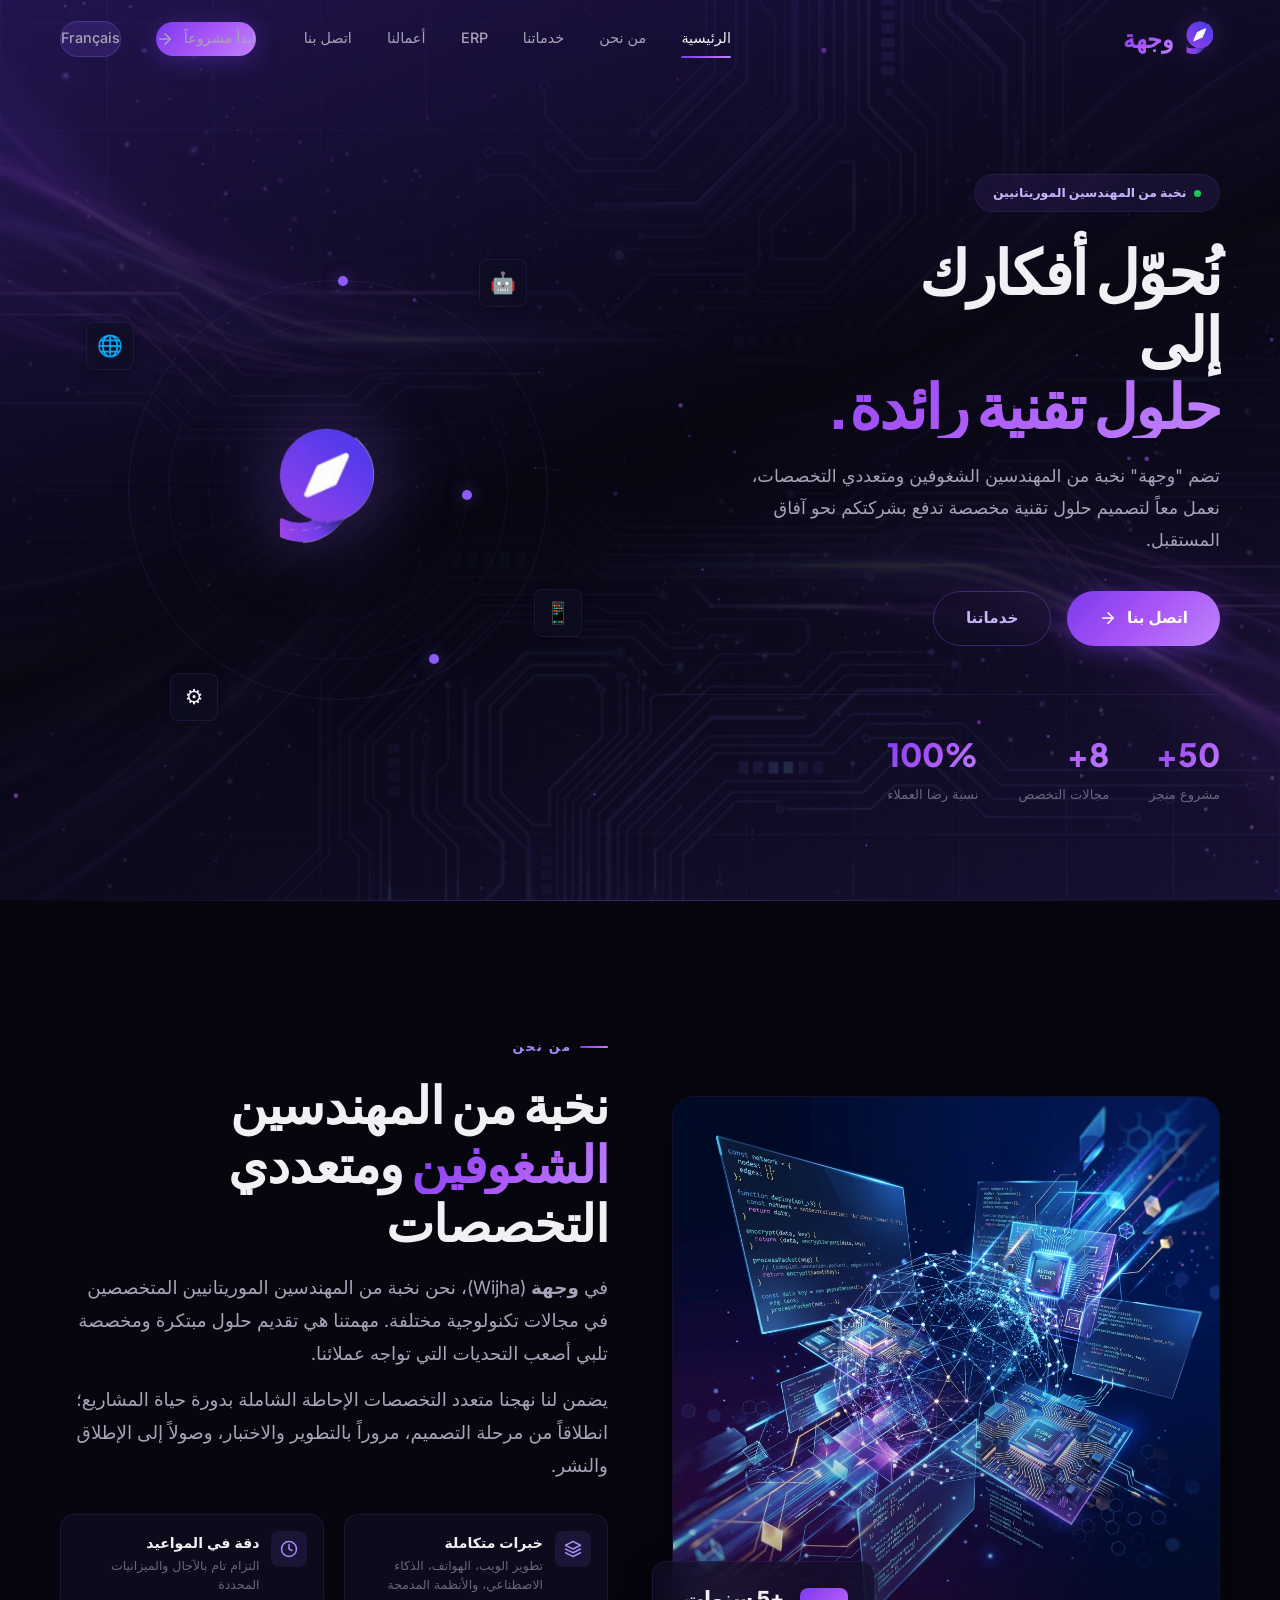
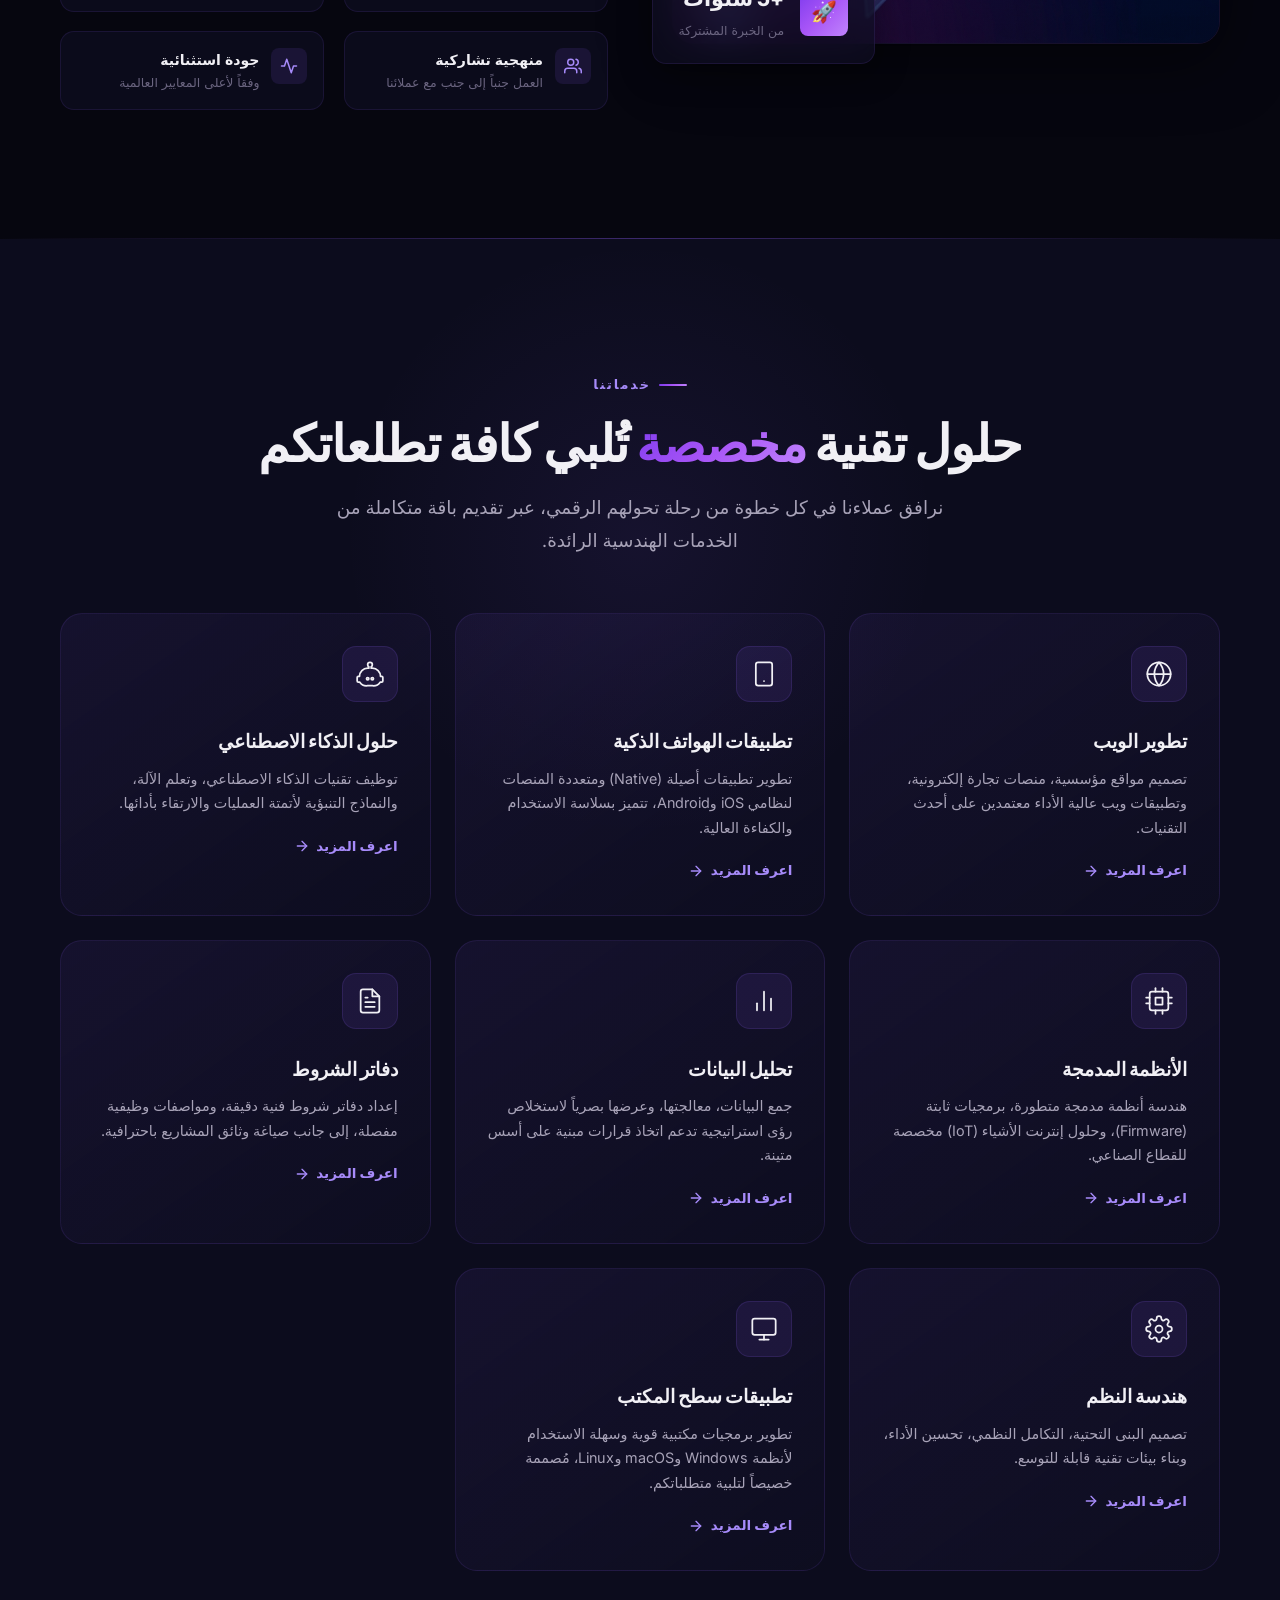
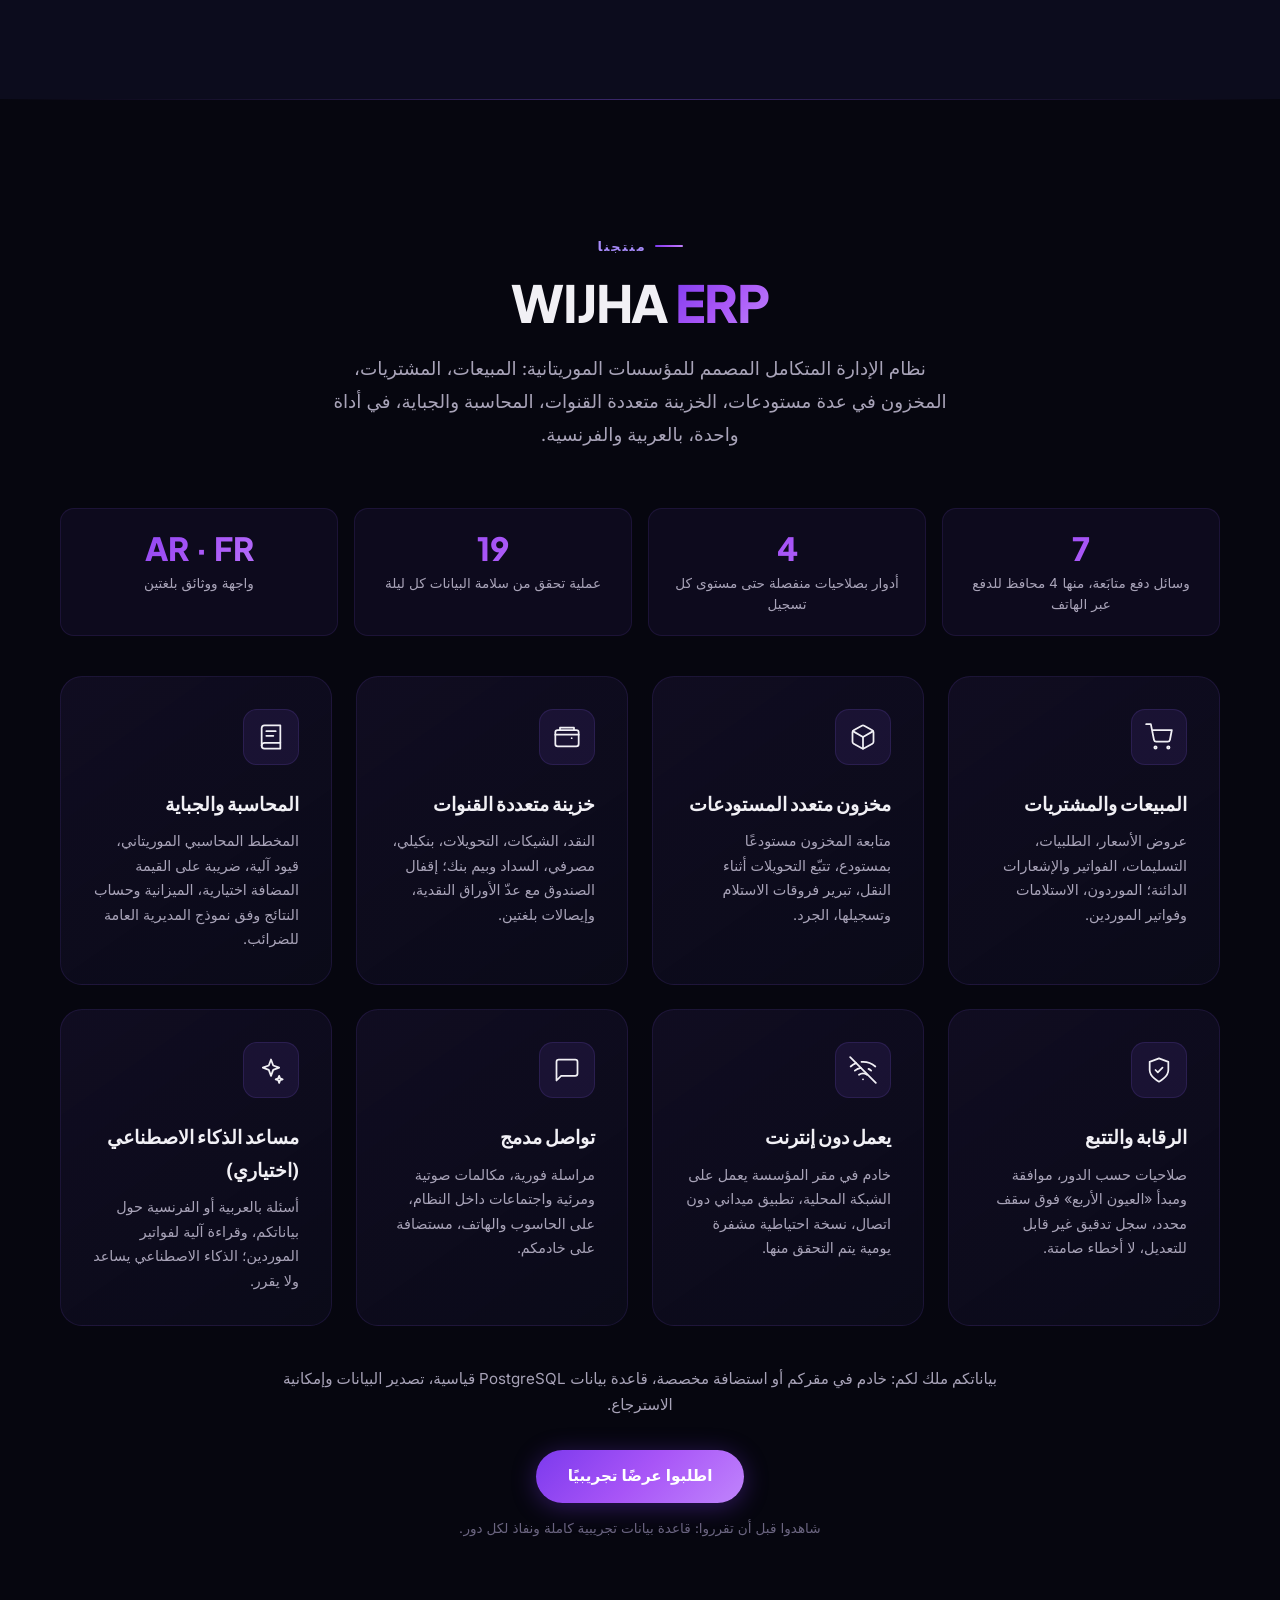
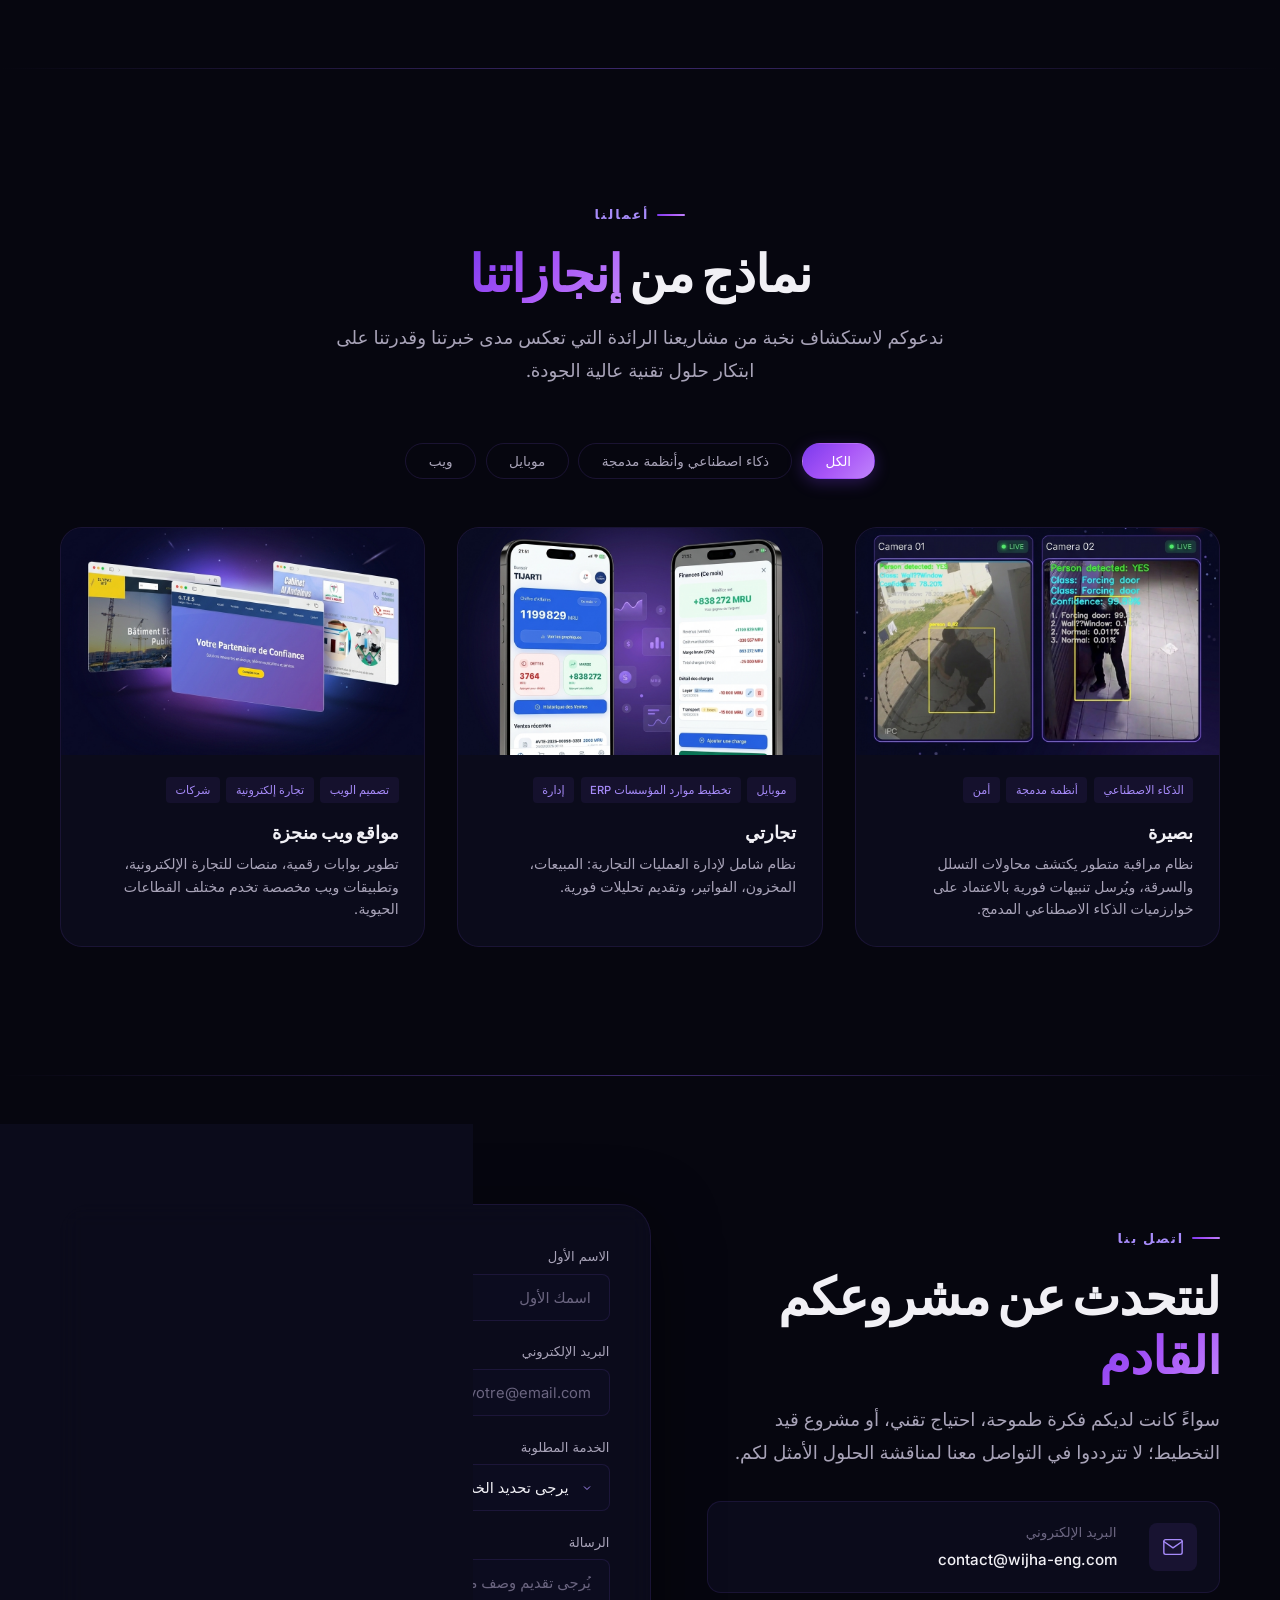
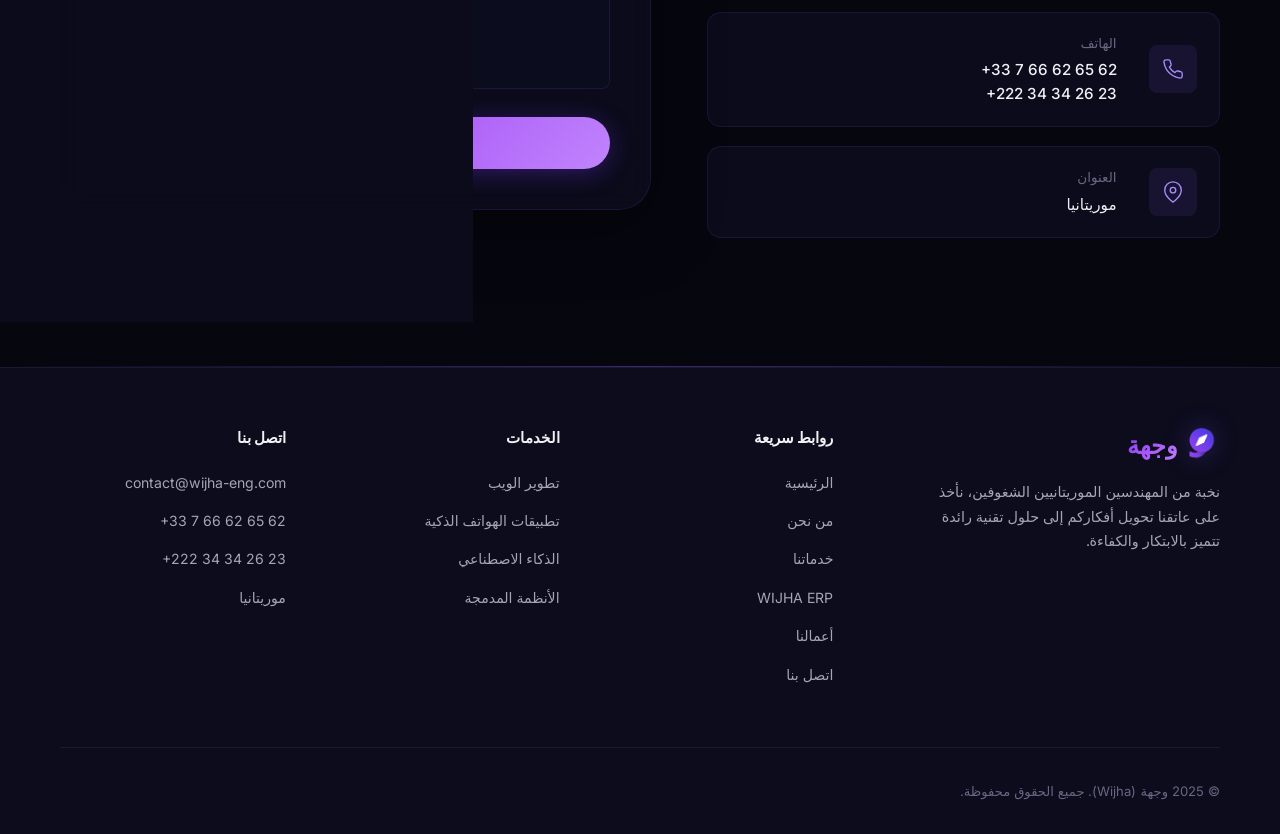
==== commit 7c3e4314: "Ajout de la section WIJHA ERP au site (FR/AR) Nouvelle section #erp (chiffres clés, 8 modules, appel" ====
--- a/index-ar.html
+++ b/index-ar.html
@@ -36,6 +36,7 @@
         <a href="#accueil" class="active" data-nav>الرئيسية</a>
         <a href="#apropos" data-nav>من نحن</a>
         <a href="#services" data-nav>خدماتنا</a>
+        <a href="#erp" data-nav>ERP</a>
         <a href="#portfolio" data-nav>أعمالنا</a>
         <a href="#contact" data-nav>اتصل بنا</a>
         <a href="#contact" class="btn btn-primary nav-cta" id="nav-cta-btn">
@@ -301,6 +302,71 @@
           </div>
         </div>
 
+      </div>
+    </div>
+  </section>
+
+  <hr class="glow-line" />
+
+  <!-- ========== WIJHA ERP ========== -->
+  <section class="erp" id="erp">
+    <div class="container">
+      <div class="services-header reveal">
+        <span class="section-label">منتجنا</span>
+        <h2 class="section-title">WIJHA <span class="highlight">ERP</span></h2>
+        <p class="section-subtitle">نظام الإدارة المتكامل المصمم للمؤسسات الموريتانية: المبيعات، المشتريات، المخزون في عدة مستودعات، الخزينة متعددة القنوات، المحاسبة والجباية، في أداة واحدة، بالعربية والفرنسية.</p>
+      </div>
+
+      <div class="erp-stats reveal"><div class="erp-stat"><span class="erp-stat-num">7</span><span class="erp-stat-txt">وسائل دفع متابَعة، منها 4 محافظ للدفع عبر الهاتف</span></div><div class="erp-stat"><span class="erp-stat-num">4</span><span class="erp-stat-txt">أدوار بصلاحيات منفصلة حتى مستوى كل تسجيل</span></div><div class="erp-stat"><span class="erp-stat-num">19</span><span class="erp-stat-txt">عملية تحقق من سلامة البيانات كل ليلة</span></div><div class="erp-stat"><span class="erp-stat-num">AR · FR</span><span class="erp-stat-txt">واجهة ووثائق بلغتين</span></div></div>
+
+      <div class="services-grid erp-grid">
+        <div class="service-card reveal reveal-delay-1">
+          <div class="service-icon"><svg xmlns="http://www.w3.org/2000/svg" width="28" height="28" viewBox="0 0 24 24" fill="none" stroke="currentColor" stroke-width="1.5" stroke-linecap="round" stroke-linejoin="round"><circle cx="9" cy="21" r="1"/><circle cx="20" cy="21" r="1"/><path d="M1 1h4l2.68 13.39a2 2 0 0 0 2 1.61h9.72a2 2 0 0 0 2-1.61L23 6H6"/></svg></div>
+          <h3>المبيعات والمشتريات</h3>
+          <p>عروض الأسعار، الطلبيات، التسليمات، الفواتير والإشعارات الدائنة؛ الموردون، الاستلامات وفواتير الموردين.</p>
+        </div>
+        <div class="service-card reveal reveal-delay-2">
+          <div class="service-icon"><svg xmlns="http://www.w3.org/2000/svg" width="28" height="28" viewBox="0 0 24 24" fill="none" stroke="currentColor" stroke-width="1.5" stroke-linecap="round" stroke-linejoin="round"><path d="M21 16V8a2 2 0 0 0-1-1.73l-7-4a2 2 0 0 0-2 0l-7 4A2 2 0 0 0 3 8v8a2 2 0 0 0 1 1.73l7 4a2 2 0 0 0 2 0l7-4A2 2 0 0 0 21 16z"/><polyline points="3.27 6.96 12 12.01 20.73 6.96"/><line x1="12" y1="22.08" x2="12" y2="12"/></svg></div>
+          <h3>مخزون متعدد المستودعات</h3>
+          <p>متابعة المخزون مستودعًا بمستودع، تتبّع التحويلات أثناء النقل، تبرير فروقات الاستلام وتسجيلها، الجرد.</p>
+        </div>
+        <div class="service-card reveal reveal-delay-3">
+          <div class="service-icon"><svg xmlns="http://www.w3.org/2000/svg" width="28" height="28" viewBox="0 0 24 24" fill="none" stroke="currentColor" stroke-width="1.5" stroke-linecap="round" stroke-linejoin="round"><rect x="2" y="6" width="20" height="14" rx="2"/><path d="M16 13h.01"/><path d="M2 10h20"/><path d="M6 6V4h12v2"/></svg></div>
+          <h3>خزينة متعددة القنوات</h3>
+          <p>النقد، الشيكات، التحويلات، بنكيلي، مصرفي، السداد وبيم بنك؛ إقفال الصندوق مع عدّ الأوراق النقدية، وإيصالات بلغتين.</p>
+        </div>
+        <div class="service-card reveal reveal-delay-4">
+          <div class="service-icon"><svg xmlns="http://www.w3.org/2000/svg" width="28" height="28" viewBox="0 0 24 24" fill="none" stroke="currentColor" stroke-width="1.5" stroke-linecap="round" stroke-linejoin="round"><path d="M4 19.5A2.5 2.5 0 0 1 6.5 17H20"/><path d="M6.5 2H20v20H6.5A2.5 2.5 0 0 1 4 19.5v-15A2.5 2.5 0 0 1 6.5 2z"/><line x1="8" y1="7" x2="16" y2="7"/><line x1="8" y1="11" x2="14" y2="11"/></svg></div>
+          <h3>المحاسبة والجباية</h3>
+          <p>المخطط المحاسبي الموريتاني، قيود آلية، ضريبة على القيمة المضافة اختيارية، الميزانية وحساب النتائج وفق نموذج المديرية العامة للضرائب.</p>
+        </div>
+        <div class="service-card reveal reveal-delay-1">
+          <div class="service-icon"><svg xmlns="http://www.w3.org/2000/svg" width="28" height="28" viewBox="0 0 24 24" fill="none" stroke="currentColor" stroke-width="1.5" stroke-linecap="round" stroke-linejoin="round"><path d="M12 22s8-4 8-10V5l-8-3-8 3v7c0 6 8 10 8 10z"/><polyline points="9 12 11 14 15 10"/></svg></div>
+          <h3>الرقابة والتتبع</h3>
+          <p>صلاحيات حسب الدور، موافقة ومبدأ «العيون الأربع» فوق سقف محدد، سجل تدقيق غير قابل للتعديل، لا أخطاء صامتة.</p>
+        </div>
+        <div class="service-card reveal reveal-delay-2">
+          <div class="service-icon"><svg xmlns="http://www.w3.org/2000/svg" width="28" height="28" viewBox="0 0 24 24" fill="none" stroke="currentColor" stroke-width="1.5" stroke-linecap="round" stroke-linejoin="round"><line x1="1" y1="1" x2="23" y2="23"/><path d="M16.72 11.06A10.94 10.94 0 0 1 19 12.55"/><path d="M5 12.55a10.94 10.94 0 0 1 5.17-2.39"/><path d="M10.71 5.05A16 16 0 0 1 22.58 9"/><path d="M1.42 9a15.91 15.91 0 0 1 4.7-2.88"/><path d="M8.53 16.11a6 6 0 0 1 6.95 0"/><line x1="12" y1="20" x2="12.01" y2="20"/></svg></div>
+          <h3>يعمل دون إنترنت</h3>
+          <p>خادم في مقر المؤسسة يعمل على الشبكة المحلية، تطبيق ميداني دون اتصال، نسخة احتياطية مشفرة يومية يتم التحقق منها.</p>
+        </div>
+        <div class="service-card reveal reveal-delay-3">
+          <div class="service-icon"><svg xmlns="http://www.w3.org/2000/svg" width="28" height="28" viewBox="0 0 24 24" fill="none" stroke="currentColor" stroke-width="1.5" stroke-linecap="round" stroke-linejoin="round"><path d="M21 15a2 2 0 0 1-2 2H7l-4 4V5a2 2 0 0 1 2-2h14a2 2 0 0 1 2 2z"/></svg></div>
+          <h3>تواصل مدمج</h3>
+          <p>مراسلة فورية، مكالمات صوتية ومرئية واجتماعات داخل النظام، على الحاسوب والهاتف، مستضافة على خادمكم.</p>
+        </div>
+        <div class="service-card reveal reveal-delay-4">
+          <div class="service-icon"><svg xmlns="http://www.w3.org/2000/svg" width="28" height="28" viewBox="0 0 24 24" fill="none" stroke="currentColor" stroke-width="1.5" stroke-linecap="round" stroke-linejoin="round"><path d="M12 3l1.9 5.1L19 10l-5.1 1.9L12 17l-1.9-5.1L5 10l5.1-1.9z"/><path d="M19 17l.8 2.2L22 20l-2.2.8L19 23l-.8-2.2L16 20l2.2-.8z"/></svg></div>
+          <h3>مساعد الذكاء الاصطناعي (اختياري)</h3>
+          <p>أسئلة بالعربية أو الفرنسية حول بياناتكم، وقراءة آلية لفواتير الموردين؛ الذكاء الاصطناعي يساعد ولا يقرر.</p>
+        </div>
+      </div>
+
+      <p class="erp-note reveal">بياناتكم ملك لكم: خادم في مقركم أو استضافة مخصصة، قاعدة بيانات PostgreSQL قياسية، تصدير البيانات وإمكانية الاسترجاع.</p>
+
+      <div class="erp-cta reveal">
+        <a href="#contact" class="btn btn-primary" id="erp-cta-btn">اطلبوا عرضًا تجريبيًا</a>
+        <p>شاهدوا قبل أن تقرروا: قاعدة بيانات تجريبية كاملة ونفاذ لكل دور.</p>
       </div>
     </div>
   </section>
@@ -530,6 +596,7 @@
               <option value="cahier">دفاتر الشروط</option>
               <option value="systems">هندسة النظم</option>
               <option value="desktop">تطبيقات سطح المكتب</option>
+              <option value="erp">WIJHA ERP</option>
               <option value="other">أخرى</option>
             </select>
           </div>
@@ -572,6 +639,7 @@
             <li><a href="#accueil">الرئيسية</a></li>
             <li><a href="#apropos">من نحن</a></li>
             <li><a href="#services">خدماتنا</a></li>
+            <li><a href="#erp">WIJHA ERP</a></li>
             <li><a href="#portfolio">أعمالنا</a></li>
             <li><a href="#contact">اتصل بنا</a></li>
           </ul>
--- a/styles.css
+++ b/styles.css
@@ -1878,3 +1878,73 @@
   background: rgba(139,92,246,.25);
   border-color: var(--purple-400);
 }
+
+
+/* ---------- WIJHA ERP ---------- */
+.erp {
+  padding: var(--section-pad) 0;
+  position: relative;
+  background: var(--bg-primary);
+}
+
+.erp-stats {
+  display: grid;
+  grid-template-columns: repeat(4, 1fr);
+  gap: 1rem;
+  margin-bottom: 2.5rem;
+}
+
+.erp-stat {
+  background: var(--bg-glass);
+  border: var(--border-subtle);
+  border-radius: var(--radius-md);
+  padding: 1.3rem 1.2rem;
+  text-align: center;
+}
+
+.erp-stat-num {
+  display: block;
+  font-family: 'Plus Jakarta Sans', sans-serif;
+  font-size: 2rem;
+  font-weight: 800;
+  background: var(--gradient-brand);
+  -webkit-background-clip: text;
+  background-clip: text;
+  -webkit-text-fill-color: transparent;
+  line-height: 1.2;
+}
+
+.erp-stat-txt {
+  display: block;
+  margin-top: .35rem;
+  font-size: .85rem;
+  color: var(--text-secondary);
+  line-height: 1.5;
+}
+
+.erp-grid {
+  grid-template-columns: repeat(auto-fit, minmax(260px, 1fr));
+}
+
+.erp-note {
+  margin: 2.5rem auto 0;
+  max-width: 760px;
+  text-align: center;
+  font-size: .95rem;
+  color: var(--text-secondary);
+}
+
+.erp-cta {
+  margin-top: 2rem;
+  text-align: center;
+}
+
+.erp-cta p {
+  margin-top: .9rem;
+  font-size: .85rem;
+  color: var(--text-muted);
+}
+
+@media (max-width: 768px) {
+  .erp-stats { grid-template-columns: repeat(2, 1fr); }
+}
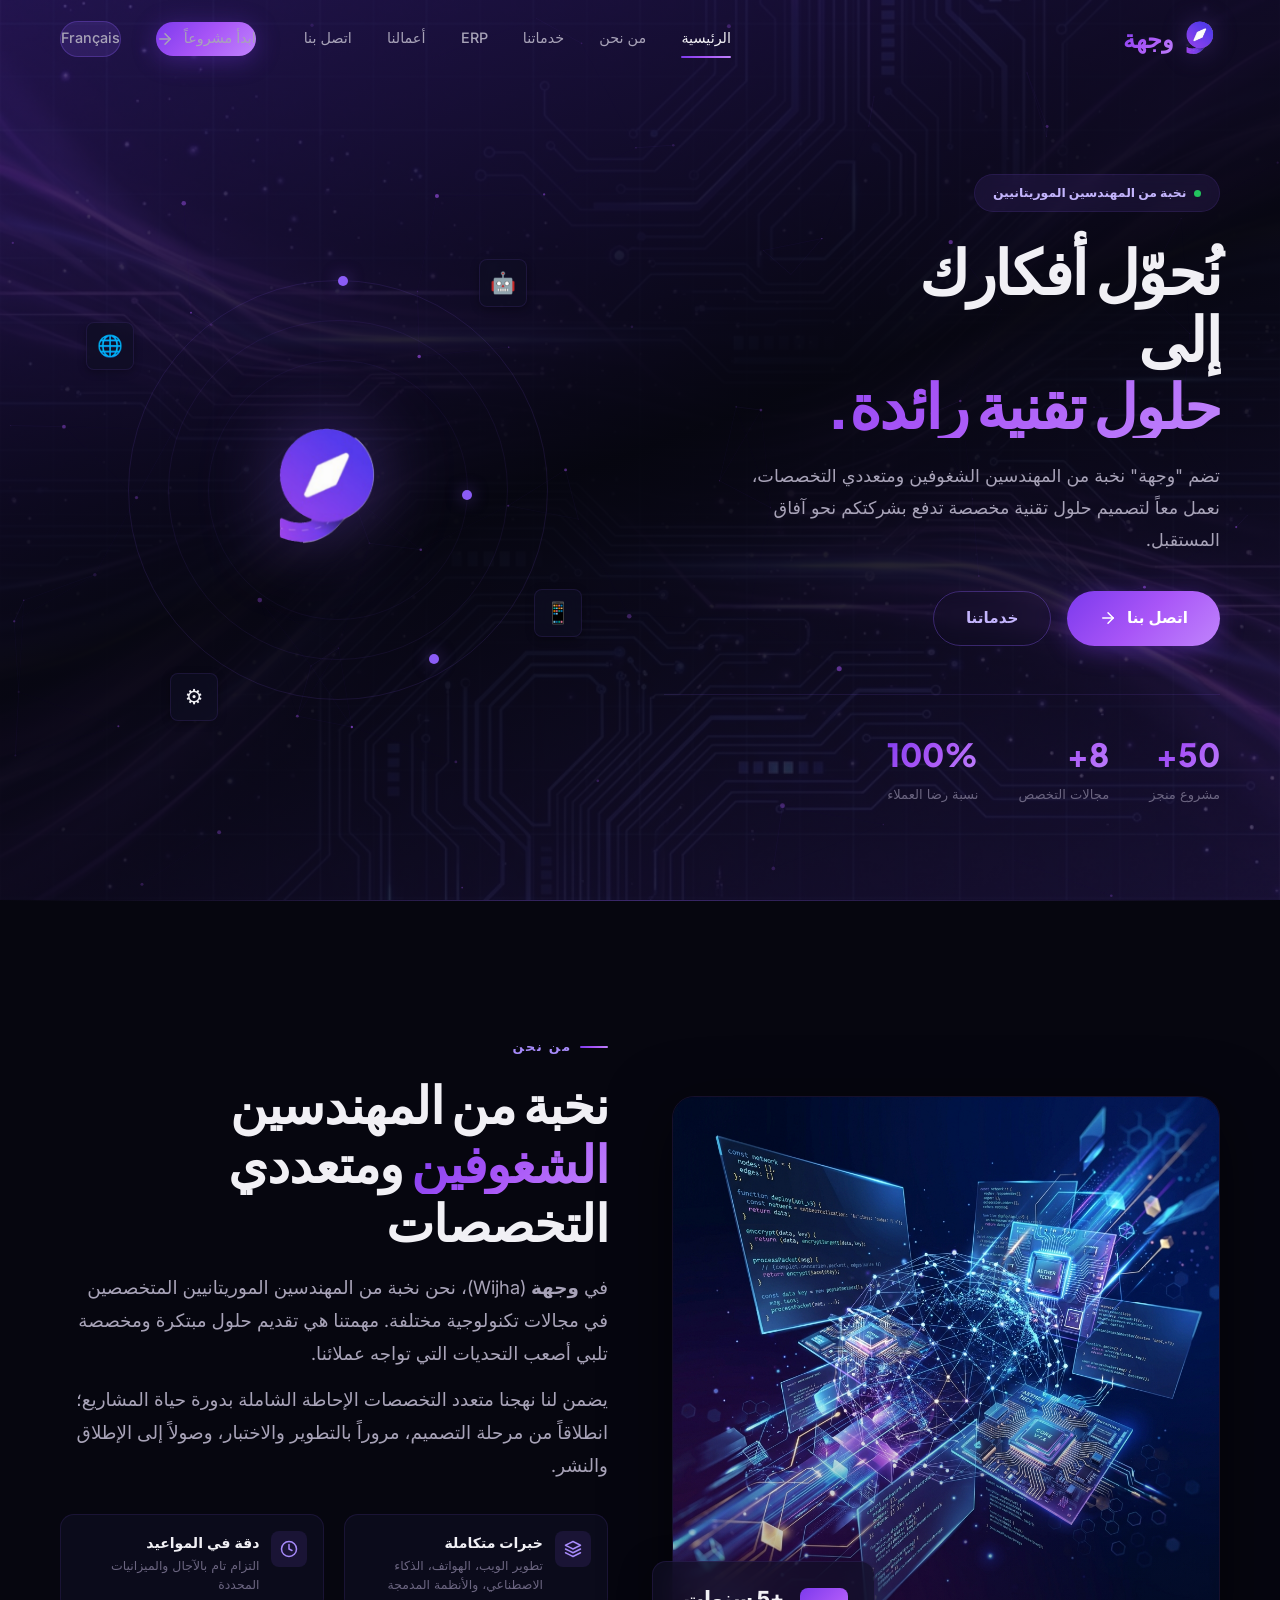
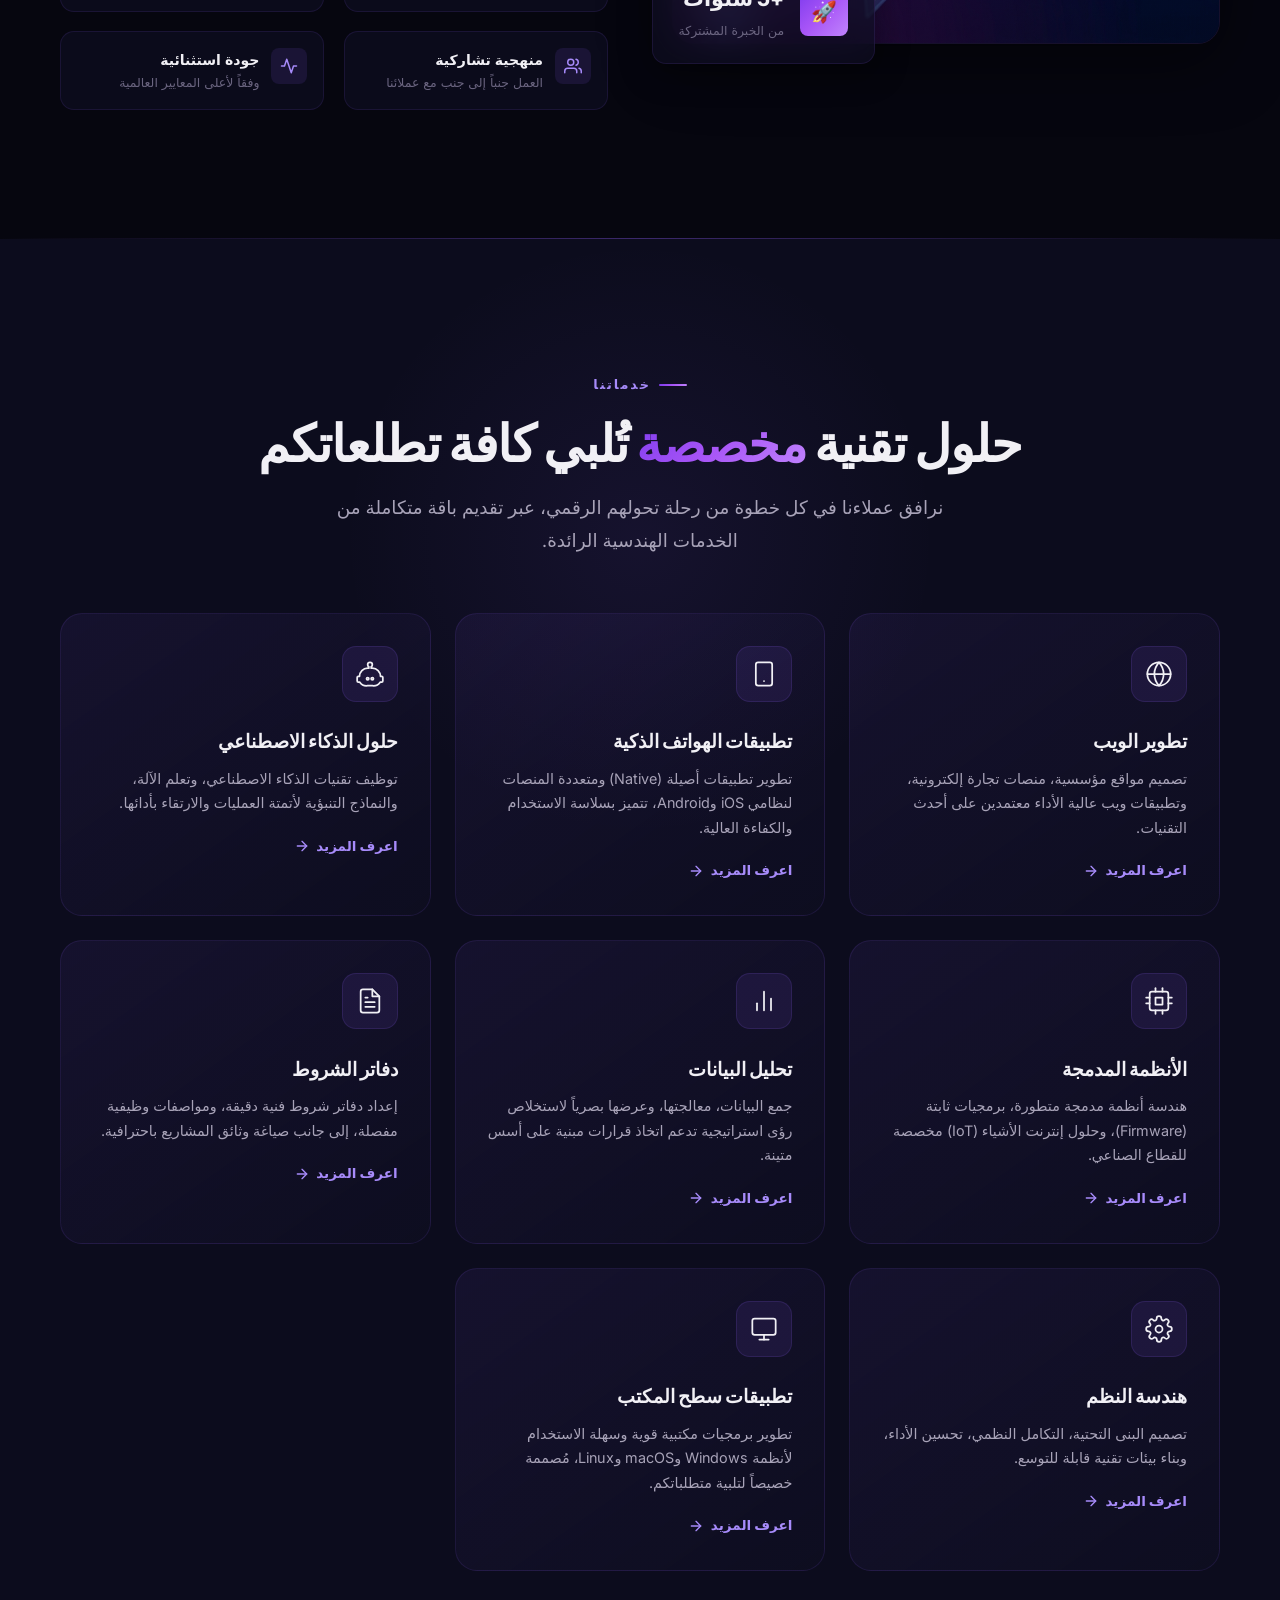
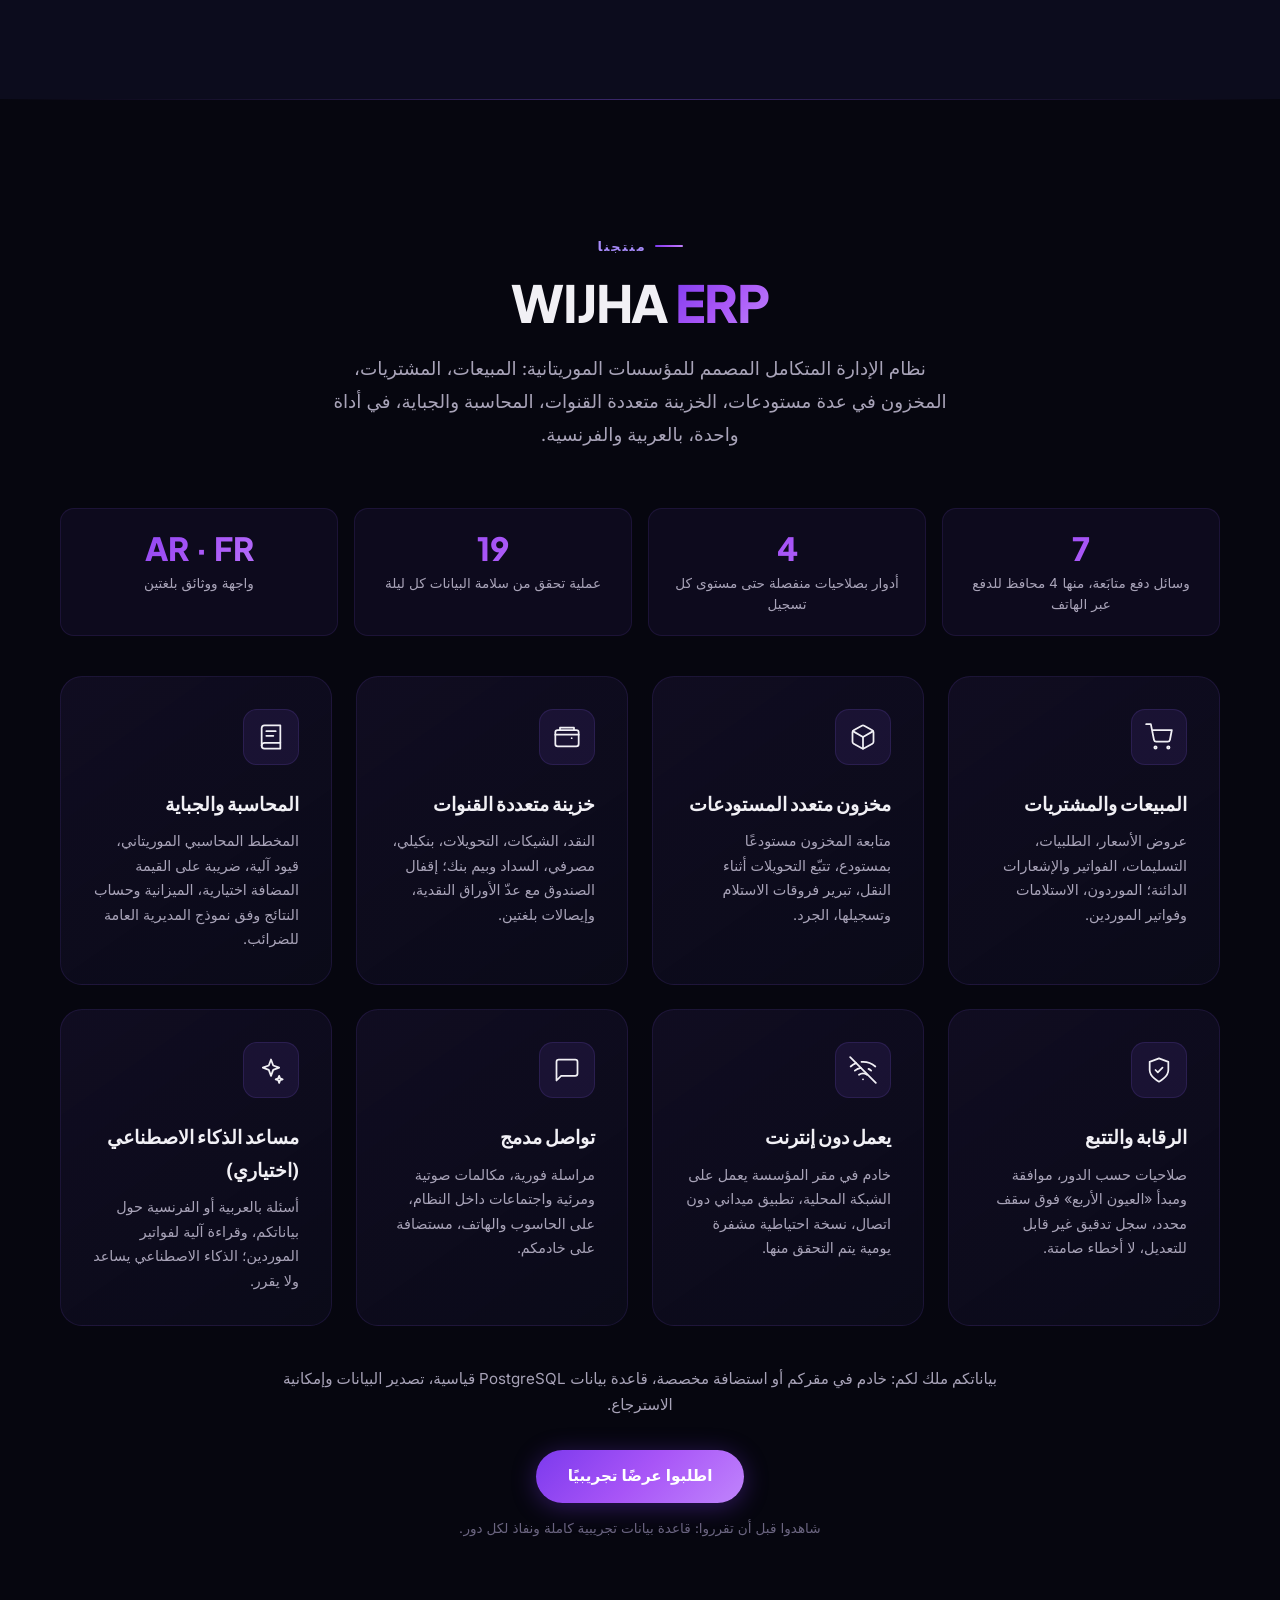
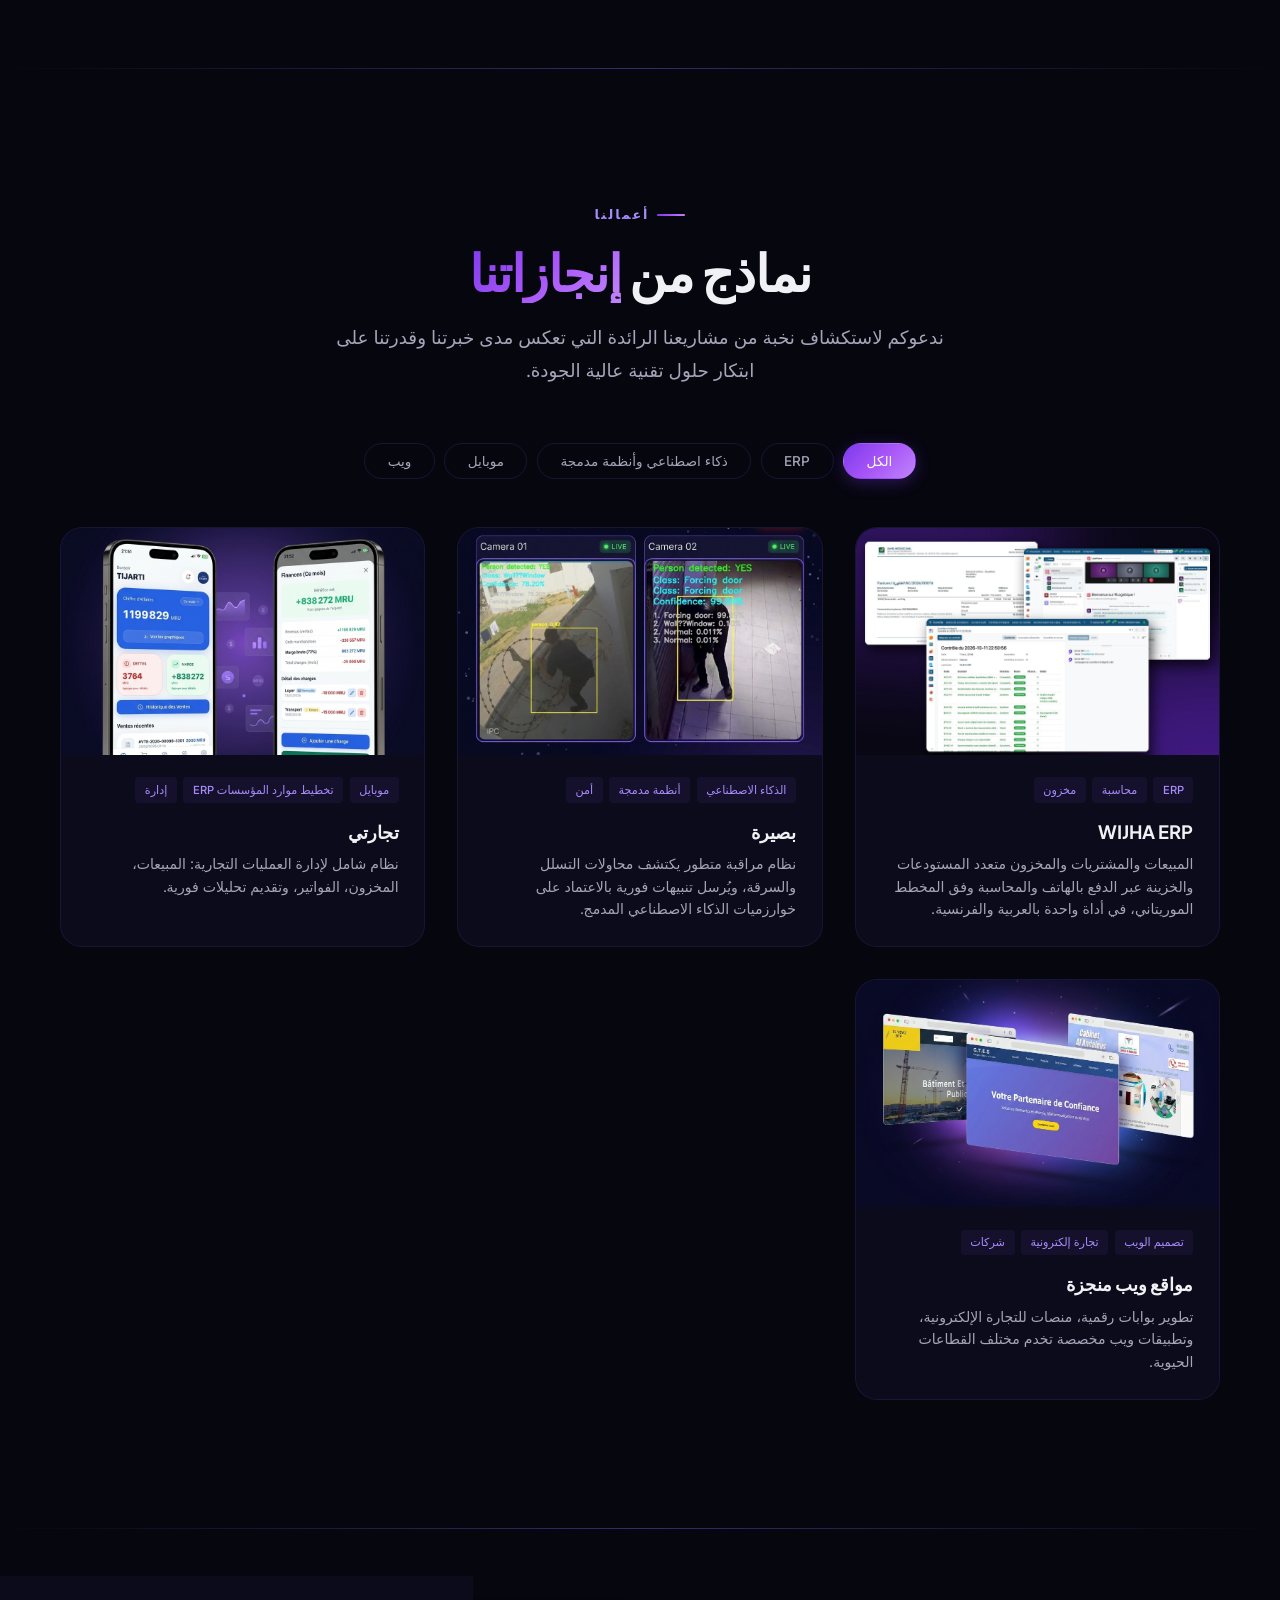
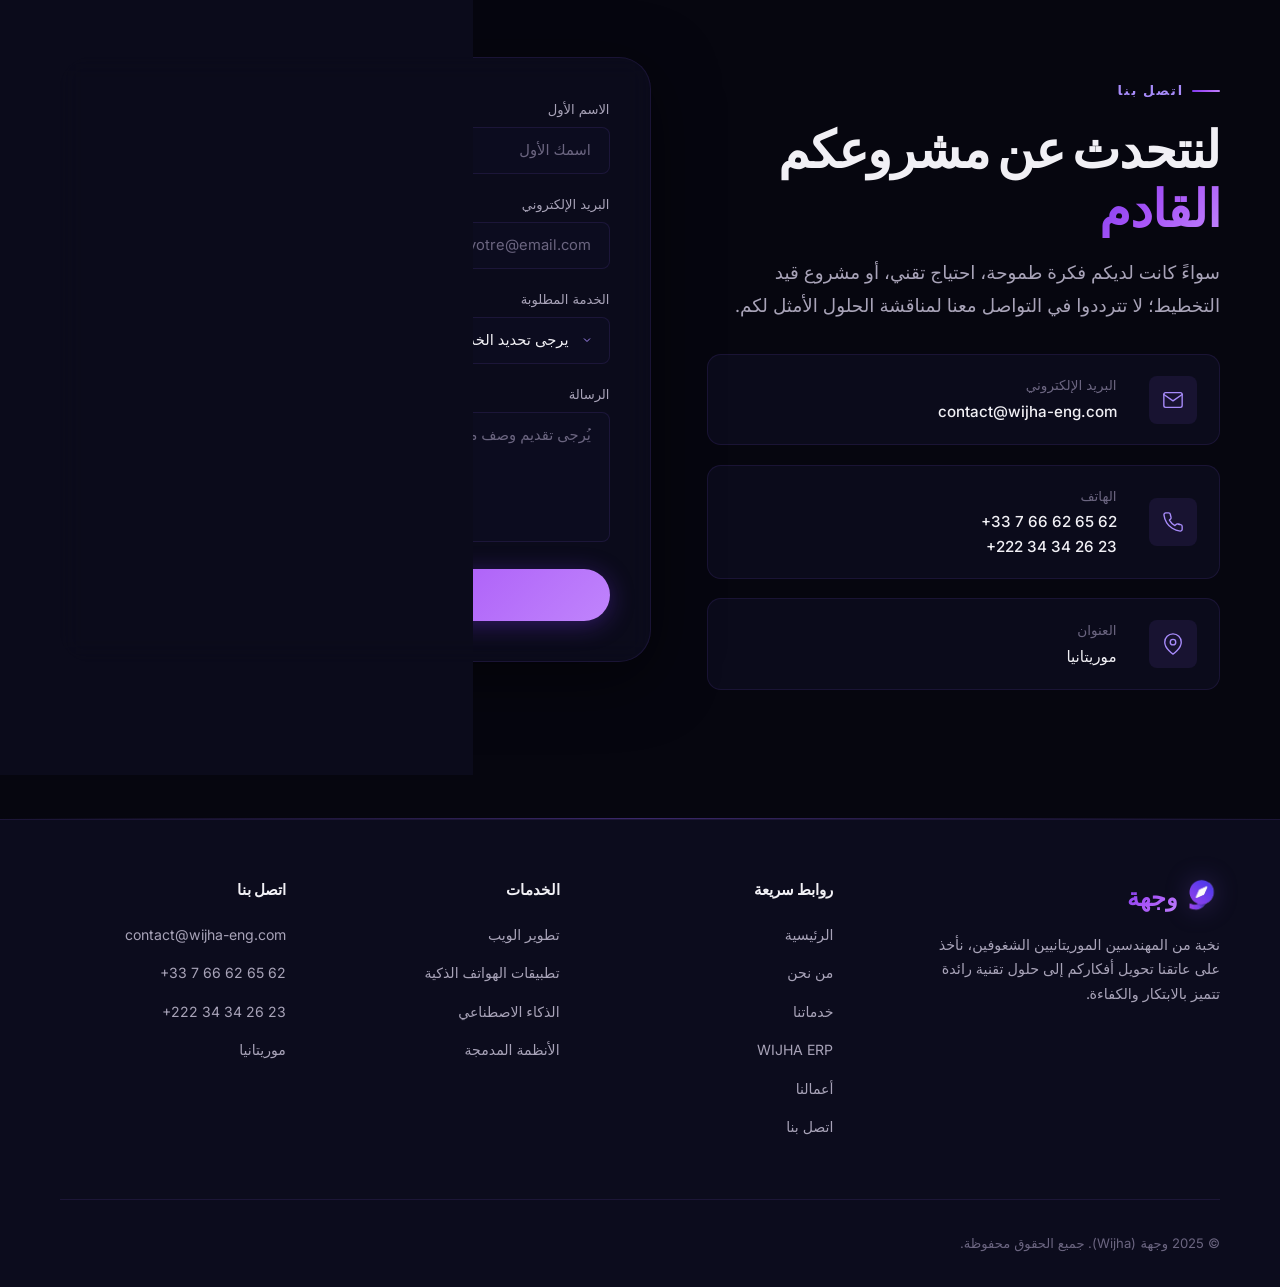
==== commit 2e8e7905: "Ajout de WIJHA ERP au portfolio avec captures d'écran Carte projet, filtre ERP et fenêtre projet ave" ====
--- a/index-ar.html
+++ b/index-ar.html
@@ -387,12 +387,40 @@
       <!-- Filter tabs -->
       <div class="portfolio-filters reveal">
         <button class="pf-filter active" data-filter="all">الكل</button>
+        <button class="pf-filter" data-filter="erp">ERP</button>
         <button class="pf-filter" data-filter="ia">ذكاء اصطناعي وأنظمة مدمجة</button>
         <button class="pf-filter" data-filter="mobile">موبايل</button>
         <button class="pf-filter" data-filter="web">ويب</button>
       </div>
 
       <div class="portfolio-grid" id="portfolioGrid">
+
+        <!-- Project 0 — WIJHA ERP -->
+        <div class="portfolio-card reveal" data-category="erp" id="project-erp">
+          <div class="portfolio-image">
+            <img src="assets/erp-cover.jpg" alt="WIJHA ERP — فاتورة، محادثة وفحوصات السلامة" />
+            <div class="portfolio-overlay">
+              <div class="portfolio-overlay-content">
+                <span class="portfolio-category-badge">برنامج تسيير</span>
+                <h3>WIJHA ERP</h3>
+                <p>نظام ERP متكامل للمؤسسات الموريتانية</p>
+                <button class="btn btn-primary btn-sm" onclick="openProjectModal('erp')">
+                  عرض المشروع
+                  <svg xmlns="http://www.w3.org/2000/svg" width="16" height="16" viewBox="0 0 24 24" fill="none" stroke="currentColor" stroke-width="2" stroke-linecap="round" stroke-linejoin="round"><path d="M19 12H5"/><path d="m12 5-7 7 7 7"/></svg>
+                </button>
+              </div>
+            </div>
+          </div>
+          <div class="portfolio-info">
+            <div class="portfolio-tags">
+              <span class="ptag">ERP</span>
+              <span class="ptag">محاسبة</span>
+              <span class="ptag">مخزون</span>
+            </div>
+            <h3>WIJHA ERP</h3>
+            <p>المبيعات والمشتريات والمخزون متعدد المستودعات والخزينة عبر الدفع بالهاتف والمحاسبة وفق المخطط الموريتاني، في أداة واحدة بالعربية والفرنسية.</p>
+          </div>
+        </div>
 
         <!-- Project 1 — Bassira -->
         <div class="portfolio-card reveal reveal-delay-1" data-category="ia" id="project-bassira">
--- a/styles.css
+++ b/styles.css
@@ -1948,3 +1948,30 @@
 @media (max-width: 768px) {
   .erp-stats { grid-template-columns: repeat(2, 1fr); }
 }
+
+/* Galerie de captures dans la fenêtre projet */
+.project-modal-gallery {
+  display: flex;
+  gap: .6rem;
+  padding: .9rem 2.5rem 0;
+  overflow-x: auto;
+}
+.pmg-thumb {
+  flex: 0 0 auto;
+  width: 96px;
+  aspect-ratio: 16 / 10;
+  padding: 0;
+  border: 2px solid transparent;
+  border-radius: 8px;
+  overflow: hidden;
+  background: none;
+  cursor: pointer;
+  opacity: .6;
+  transition: opacity .2s, border-color .2s;
+}
+.pmg-thumb img { width: 100%; height: 100%; object-fit: cover; display: block; }
+.pmg-thumb:hover, .pmg-thumb.active { opacity: 1; border-color: #a855f7; }
+@media (max-width: 768px) {
+  .project-modal-gallery { padding: .8rem 1.25rem 0; }
+  .pmg-thumb { width: 72px; }
+}
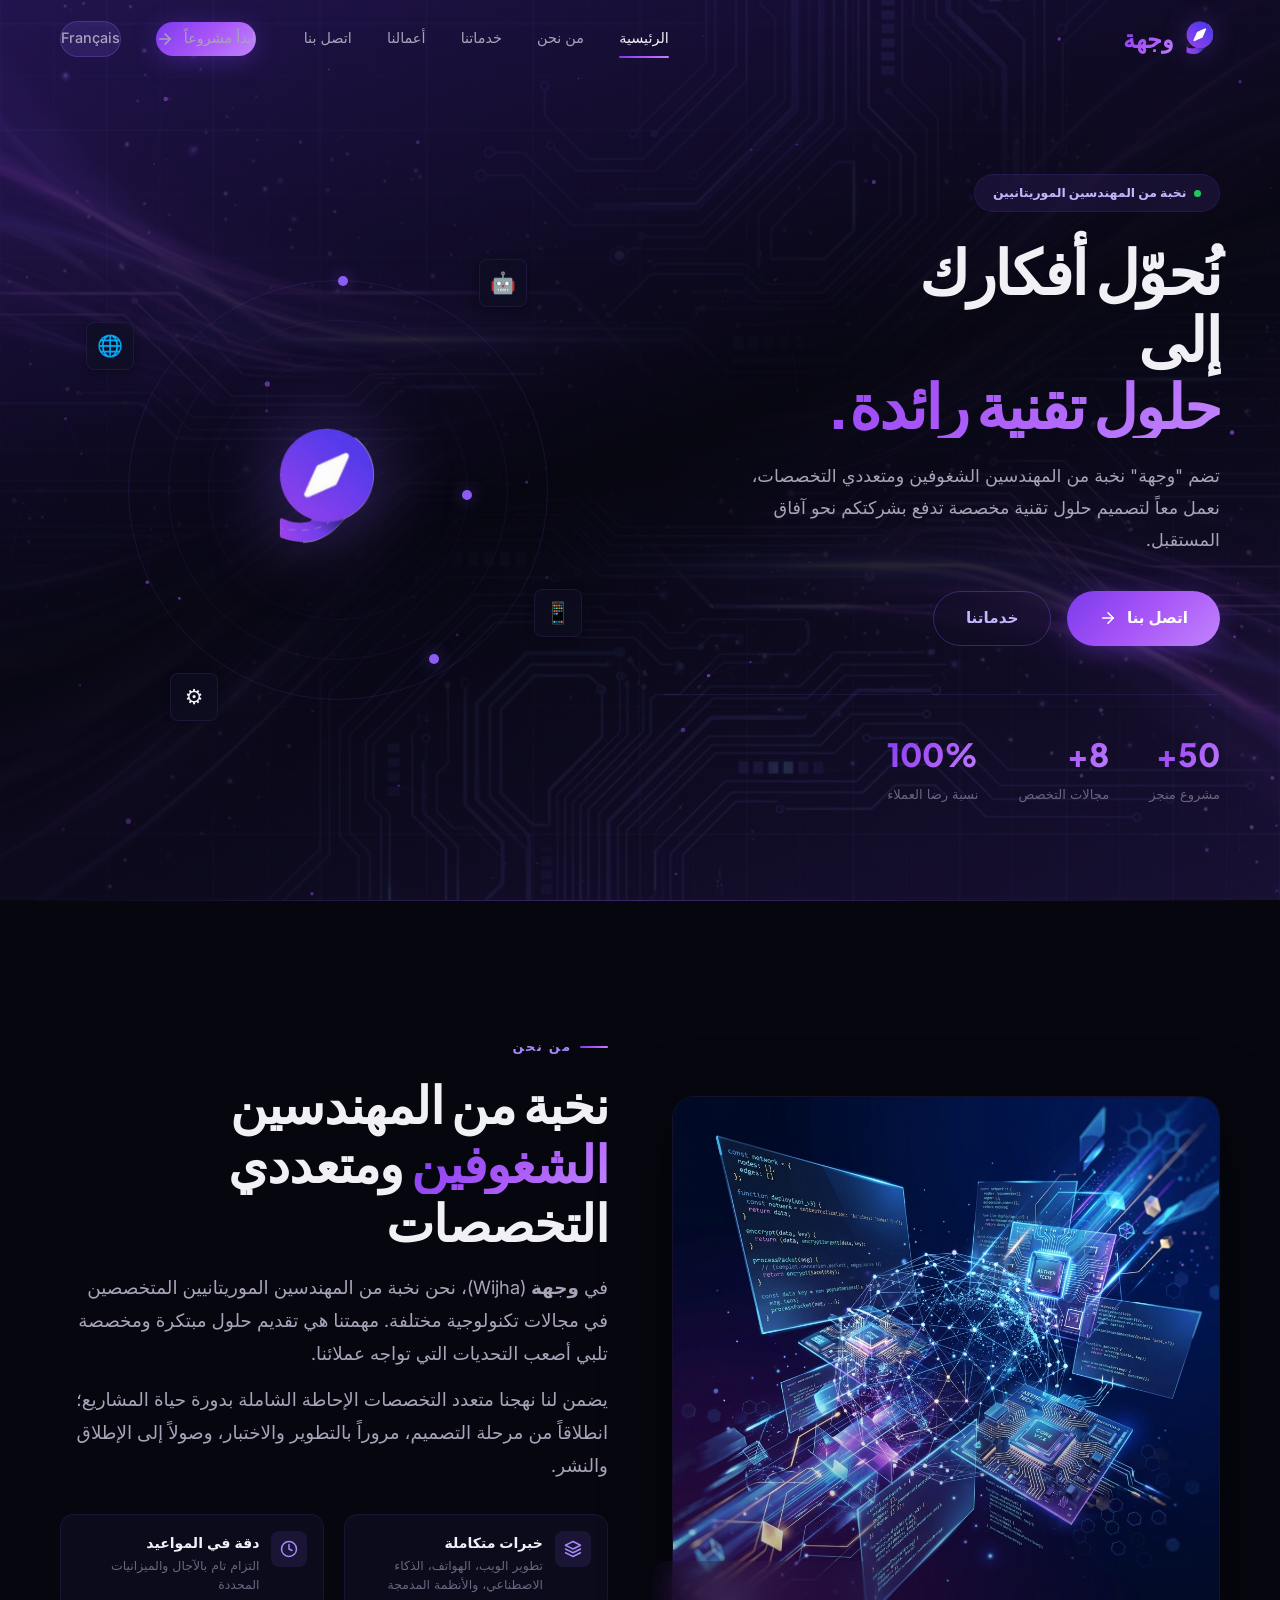
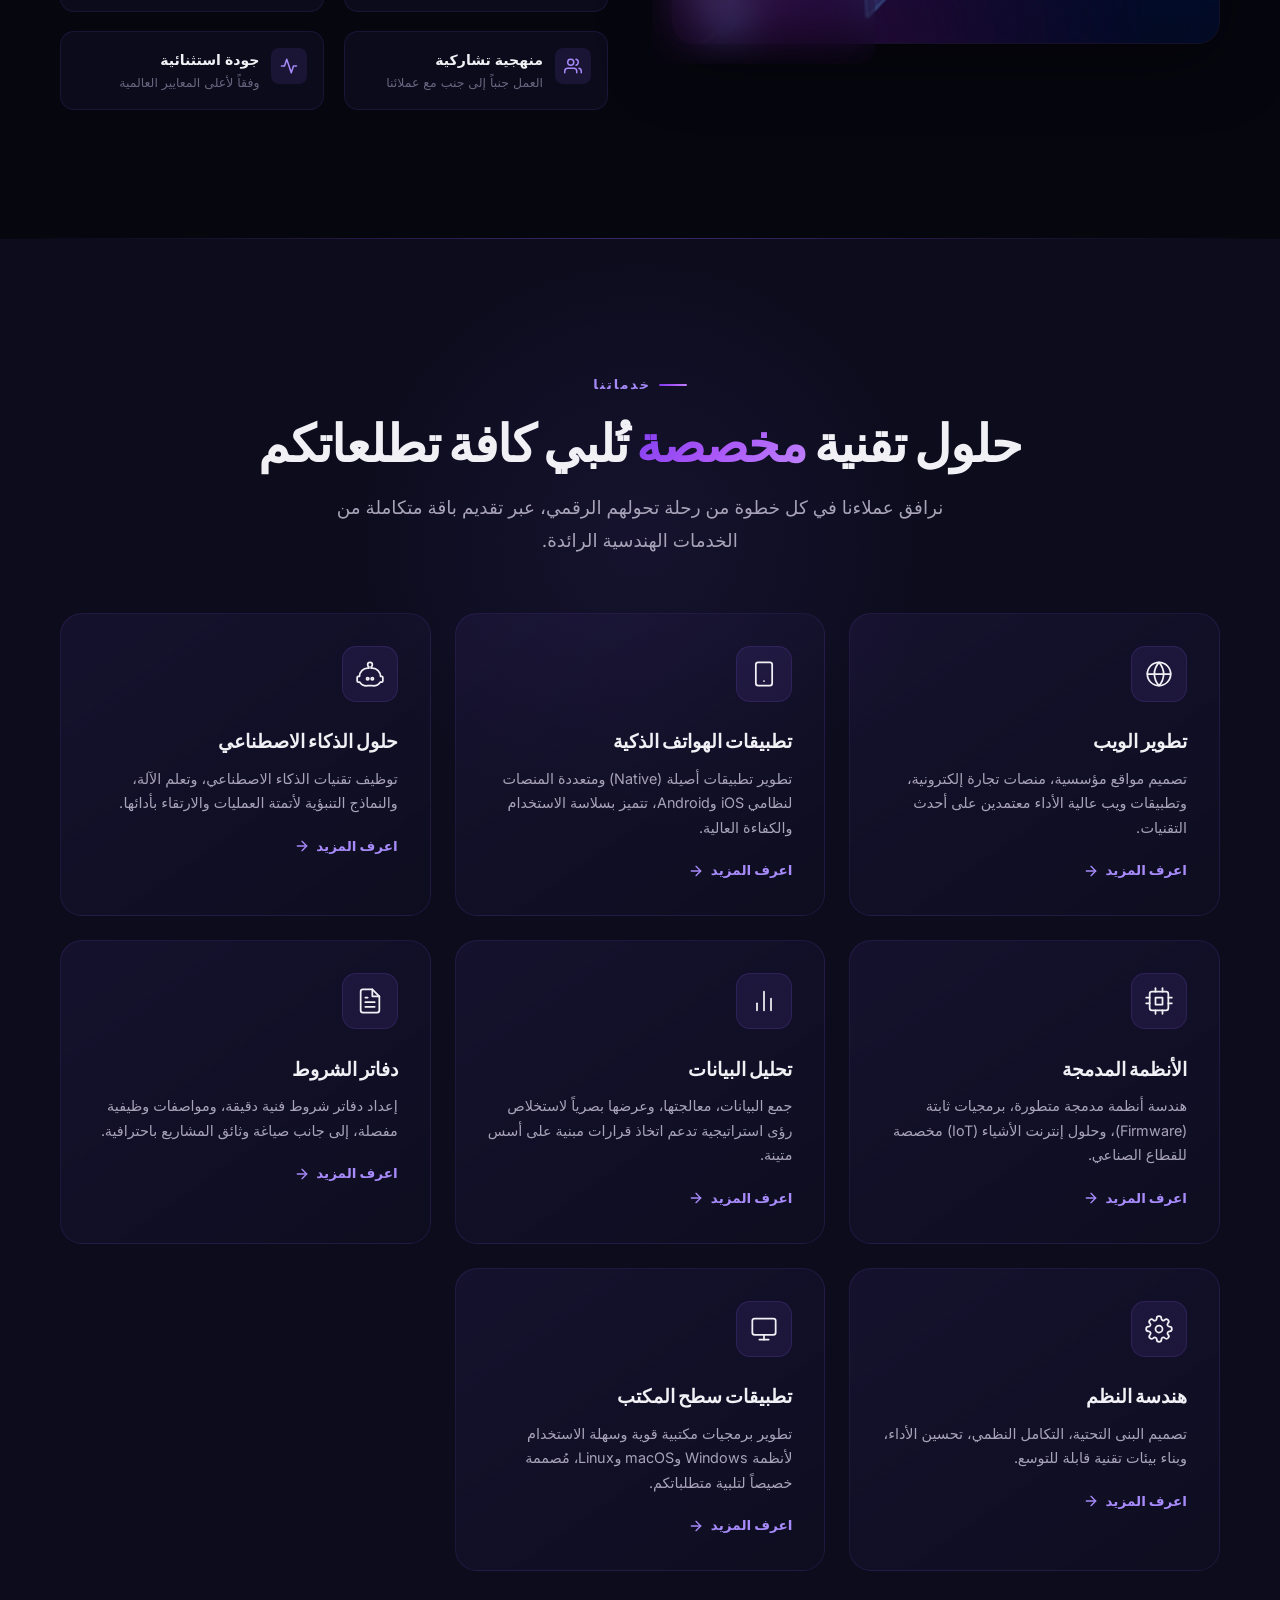
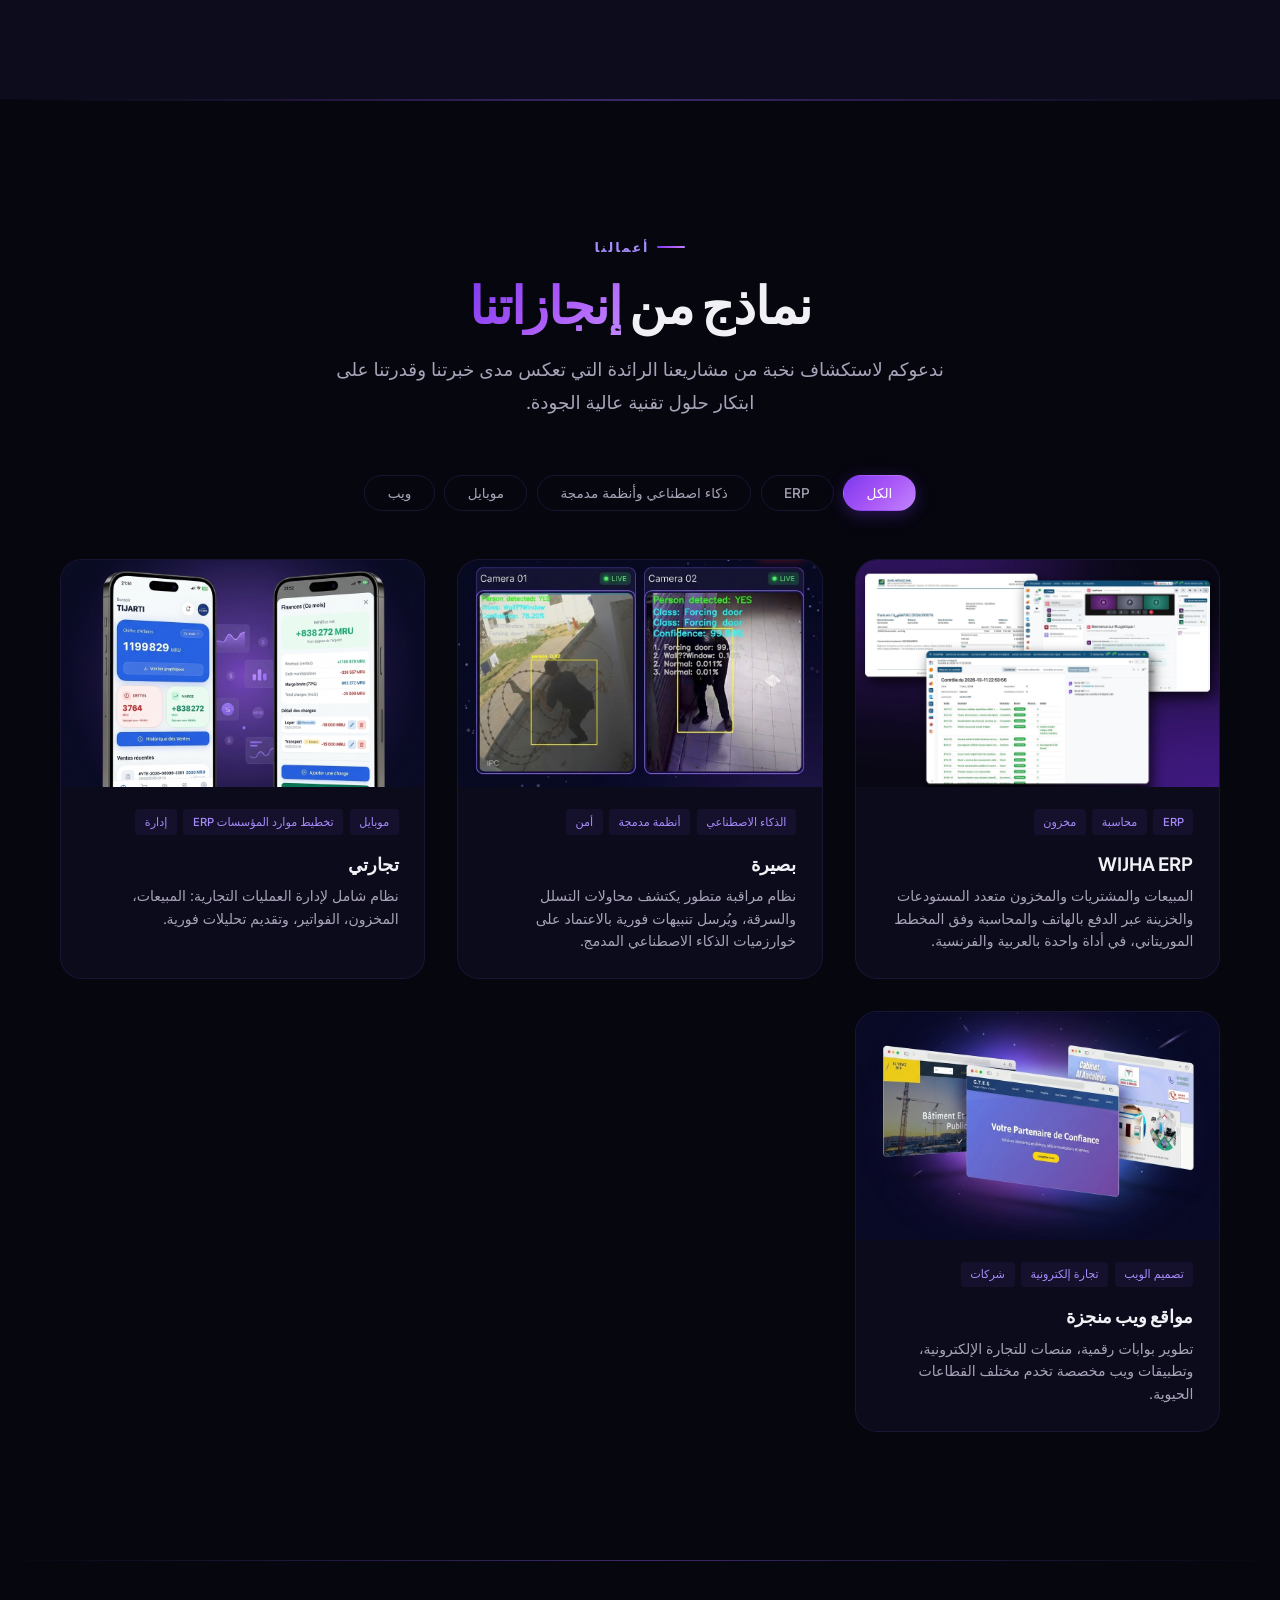
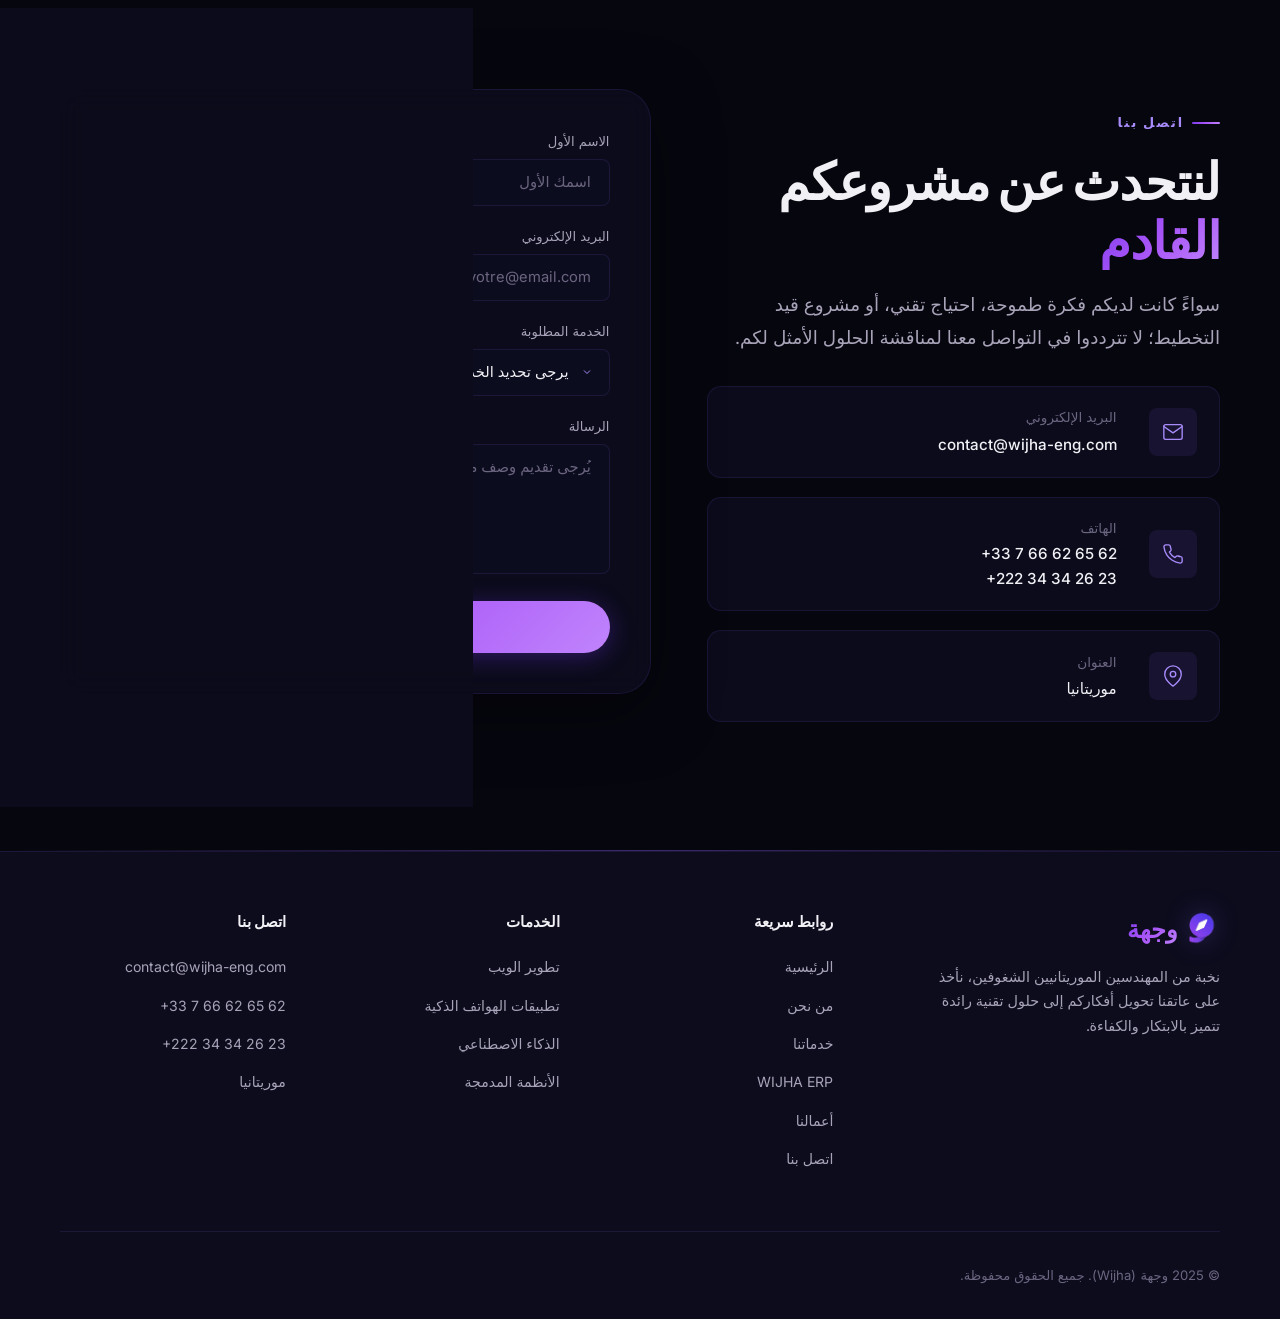
==== commit f8185b12: "Retrait de la section Notre produit : WIJHA ERP reste dans le portfolio Co-Authored-By: Claude Opus " ====
--- a/index-ar.html
+++ b/index-ar.html
@@ -36,7 +36,6 @@
         <a href="#accueil" class="active" data-nav>الرئيسية</a>
         <a href="#apropos" data-nav>من نحن</a>
         <a href="#services" data-nav>خدماتنا</a>
-        <a href="#erp" data-nav>ERP</a>
         <a href="#portfolio" data-nav>أعمالنا</a>
         <a href="#contact" data-nav>اتصل بنا</a>
         <a href="#contact" class="btn btn-primary nav-cta" id="nav-cta-btn">
@@ -309,67 +308,6 @@
   <hr class="glow-line" />
 
   <!-- ========== WIJHA ERP ========== -->
-  <section class="erp" id="erp">
-    <div class="container">
-      <div class="services-header reveal">
-        <span class="section-label">منتجنا</span>
-        <h2 class="section-title">WIJHA <span class="highlight">ERP</span></h2>
-        <p class="section-subtitle">نظام الإدارة المتكامل المصمم للمؤسسات الموريتانية: المبيعات، المشتريات، المخزون في عدة مستودعات، الخزينة متعددة القنوات، المحاسبة والجباية، في أداة واحدة، بالعربية والفرنسية.</p>
-      </div>
-
-      <div class="erp-stats reveal"><div class="erp-stat"><span class="erp-stat-num">7</span><span class="erp-stat-txt">وسائل دفع متابَعة، منها 4 محافظ للدفع عبر الهاتف</span></div><div class="erp-stat"><span class="erp-stat-num">4</span><span class="erp-stat-txt">أدوار بصلاحيات منفصلة حتى مستوى كل تسجيل</span></div><div class="erp-stat"><span class="erp-stat-num">19</span><span class="erp-stat-txt">عملية تحقق من سلامة البيانات كل ليلة</span></div><div class="erp-stat"><span class="erp-stat-num">AR · FR</span><span class="erp-stat-txt">واجهة ووثائق بلغتين</span></div></div>
-
-      <div class="services-grid erp-grid">
-        <div class="service-card reveal reveal-delay-1">
-          <div class="service-icon"><svg xmlns="http://www.w3.org/2000/svg" width="28" height="28" viewBox="0 0 24 24" fill="none" stroke="currentColor" stroke-width="1.5" stroke-linecap="round" stroke-linejoin="round"><circle cx="9" cy="21" r="1"/><circle cx="20" cy="21" r="1"/><path d="M1 1h4l2.68 13.39a2 2 0 0 0 2 1.61h9.72a2 2 0 0 0 2-1.61L23 6H6"/></svg></div>
-          <h3>المبيعات والمشتريات</h3>
-          <p>عروض الأسعار، الطلبيات، التسليمات، الفواتير والإشعارات الدائنة؛ الموردون، الاستلامات وفواتير الموردين.</p>
-        </div>
-        <div class="service-card reveal reveal-delay-2">
-          <div class="service-icon"><svg xmlns="http://www.w3.org/2000/svg" width="28" height="28" viewBox="0 0 24 24" fill="none" stroke="currentColor" stroke-width="1.5" stroke-linecap="round" stroke-linejoin="round"><path d="M21 16V8a2 2 0 0 0-1-1.73l-7-4a2 2 0 0 0-2 0l-7 4A2 2 0 0 0 3 8v8a2 2 0 0 0 1 1.73l7 4a2 2 0 0 0 2 0l7-4A2 2 0 0 0 21 16z"/><polyline points="3.27 6.96 12 12.01 20.73 6.96"/><line x1="12" y1="22.08" x2="12" y2="12"/></svg></div>
-          <h3>مخزون متعدد المستودعات</h3>
-          <p>متابعة المخزون مستودعًا بمستودع، تتبّع التحويلات أثناء النقل، تبرير فروقات الاستلام وتسجيلها، الجرد.</p>
-        </div>
-        <div class="service-card reveal reveal-delay-3">
-          <div class="service-icon"><svg xmlns="http://www.w3.org/2000/svg" width="28" height="28" viewBox="0 0 24 24" fill="none" stroke="currentColor" stroke-width="1.5" stroke-linecap="round" stroke-linejoin="round"><rect x="2" y="6" width="20" height="14" rx="2"/><path d="M16 13h.01"/><path d="M2 10h20"/><path d="M6 6V4h12v2"/></svg></div>
-          <h3>خزينة متعددة القنوات</h3>
-          <p>النقد، الشيكات، التحويلات، بنكيلي، مصرفي، السداد وبيم بنك؛ إقفال الصندوق مع عدّ الأوراق النقدية، وإيصالات بلغتين.</p>
-        </div>
-        <div class="service-card reveal reveal-delay-4">
-          <div class="service-icon"><svg xmlns="http://www.w3.org/2000/svg" width="28" height="28" viewBox="0 0 24 24" fill="none" stroke="currentColor" stroke-width="1.5" stroke-linecap="round" stroke-linejoin="round"><path d="M4 19.5A2.5 2.5 0 0 1 6.5 17H20"/><path d="M6.5 2H20v20H6.5A2.5 2.5 0 0 1 4 19.5v-15A2.5 2.5 0 0 1 6.5 2z"/><line x1="8" y1="7" x2="16" y2="7"/><line x1="8" y1="11" x2="14" y2="11"/></svg></div>
-          <h3>المحاسبة والجباية</h3>
-          <p>المخطط المحاسبي الموريتاني، قيود آلية، ضريبة على القيمة المضافة اختيارية، الميزانية وحساب النتائج وفق نموذج المديرية العامة للضرائب.</p>
-        </div>
-        <div class="service-card reveal reveal-delay-1">
-          <div class="service-icon"><svg xmlns="http://www.w3.org/2000/svg" width="28" height="28" viewBox="0 0 24 24" fill="none" stroke="currentColor" stroke-width="1.5" stroke-linecap="round" stroke-linejoin="round"><path d="M12 22s8-4 8-10V5l-8-3-8 3v7c0 6 8 10 8 10z"/><polyline points="9 12 11 14 15 10"/></svg></div>
-          <h3>الرقابة والتتبع</h3>
-          <p>صلاحيات حسب الدور، موافقة ومبدأ «العيون الأربع» فوق سقف محدد، سجل تدقيق غير قابل للتعديل، لا أخطاء صامتة.</p>
-        </div>
-        <div class="service-card reveal reveal-delay-2">
-          <div class="service-icon"><svg xmlns="http://www.w3.org/2000/svg" width="28" height="28" viewBox="0 0 24 24" fill="none" stroke="currentColor" stroke-width="1.5" stroke-linecap="round" stroke-linejoin="round"><line x1="1" y1="1" x2="23" y2="23"/><path d="M16.72 11.06A10.94 10.94 0 0 1 19 12.55"/><path d="M5 12.55a10.94 10.94 0 0 1 5.17-2.39"/><path d="M10.71 5.05A16 16 0 0 1 22.58 9"/><path d="M1.42 9a15.91 15.91 0 0 1 4.7-2.88"/><path d="M8.53 16.11a6 6 0 0 1 6.95 0"/><line x1="12" y1="20" x2="12.01" y2="20"/></svg></div>
-          <h3>يعمل دون إنترنت</h3>
-          <p>خادم في مقر المؤسسة يعمل على الشبكة المحلية، تطبيق ميداني دون اتصال، نسخة احتياطية مشفرة يومية يتم التحقق منها.</p>
-        </div>
-        <div class="service-card reveal reveal-delay-3">
-          <div class="service-icon"><svg xmlns="http://www.w3.org/2000/svg" width="28" height="28" viewBox="0 0 24 24" fill="none" stroke="currentColor" stroke-width="1.5" stroke-linecap="round" stroke-linejoin="round"><path d="M21 15a2 2 0 0 1-2 2H7l-4 4V5a2 2 0 0 1 2-2h14a2 2 0 0 1 2 2z"/></svg></div>
-          <h3>تواصل مدمج</h3>
-          <p>مراسلة فورية، مكالمات صوتية ومرئية واجتماعات داخل النظام، على الحاسوب والهاتف، مستضافة على خادمكم.</p>
-        </div>
-        <div class="service-card reveal reveal-delay-4">
-          <div class="service-icon"><svg xmlns="http://www.w3.org/2000/svg" width="28" height="28" viewBox="0 0 24 24" fill="none" stroke="currentColor" stroke-width="1.5" stroke-linecap="round" stroke-linejoin="round"><path d="M12 3l1.9 5.1L19 10l-5.1 1.9L12 17l-1.9-5.1L5 10l5.1-1.9z"/><path d="M19 17l.8 2.2L22 20l-2.2.8L19 23l-.8-2.2L16 20l2.2-.8z"/></svg></div>
-          <h3>مساعد الذكاء الاصطناعي (اختياري)</h3>
-          <p>أسئلة بالعربية أو الفرنسية حول بياناتكم، وقراءة آلية لفواتير الموردين؛ الذكاء الاصطناعي يساعد ولا يقرر.</p>
-        </div>
-      </div>
-
-      <p class="erp-note reveal">بياناتكم ملك لكم: خادم في مقركم أو استضافة مخصصة، قاعدة بيانات PostgreSQL قياسية، تصدير البيانات وإمكانية الاسترجاع.</p>
-
-      <div class="erp-cta reveal">
-        <a href="#contact" class="btn btn-primary" id="erp-cta-btn">اطلبوا عرضًا تجريبيًا</a>
-        <p>شاهدوا قبل أن تقرروا: قاعدة بيانات تجريبية كاملة ونفاذ لكل دور.</p>
-      </div>
-    </div>
-  </section>
 
   <hr class="glow-line" />
 
@@ -667,7 +605,7 @@
             <li><a href="#accueil">الرئيسية</a></li>
             <li><a href="#apropos">من نحن</a></li>
             <li><a href="#services">خدماتنا</a></li>
-            <li><a href="#erp">WIJHA ERP</a></li>
+            <li><a href="#project-erp">WIJHA ERP</a></li>
             <li><a href="#portfolio">أعمالنا</a></li>
             <li><a href="#contact">اتصل بنا</a></li>
           </ul>
--- a/styles.css
+++ b/styles.css
@@ -1880,75 +1880,6 @@
 }
 
 
-/* ---------- WIJHA ERP ---------- */
-.erp {
-  padding: var(--section-pad) 0;
-  position: relative;
-  background: var(--bg-primary);
-}
-
-.erp-stats {
-  display: grid;
-  grid-template-columns: repeat(4, 1fr);
-  gap: 1rem;
-  margin-bottom: 2.5rem;
-}
-
-.erp-stat {
-  background: var(--bg-glass);
-  border: var(--border-subtle);
-  border-radius: var(--radius-md);
-  padding: 1.3rem 1.2rem;
-  text-align: center;
-}
-
-.erp-stat-num {
-  display: block;
-  font-family: 'Plus Jakarta Sans', sans-serif;
-  font-size: 2rem;
-  font-weight: 800;
-  background: var(--gradient-brand);
-  -webkit-background-clip: text;
-  background-clip: text;
-  -webkit-text-fill-color: transparent;
-  line-height: 1.2;
-}
-
-.erp-stat-txt {
-  display: block;
-  margin-top: .35rem;
-  font-size: .85rem;
-  color: var(--text-secondary);
-  line-height: 1.5;
-}
-
-.erp-grid {
-  grid-template-columns: repeat(auto-fit, minmax(260px, 1fr));
-}
-
-.erp-note {
-  margin: 2.5rem auto 0;
-  max-width: 760px;
-  text-align: center;
-  font-size: .95rem;
-  color: var(--text-secondary);
-}
-
-.erp-cta {
-  margin-top: 2rem;
-  text-align: center;
-}
-
-.erp-cta p {
-  margin-top: .9rem;
-  font-size: .85rem;
-  color: var(--text-muted);
-}
-
-@media (max-width: 768px) {
-  .erp-stats { grid-template-columns: repeat(2, 1fr); }
-}
-
 /* Galerie de captures dans la fenêtre projet */
 .project-modal-gallery {
   display: flex;
